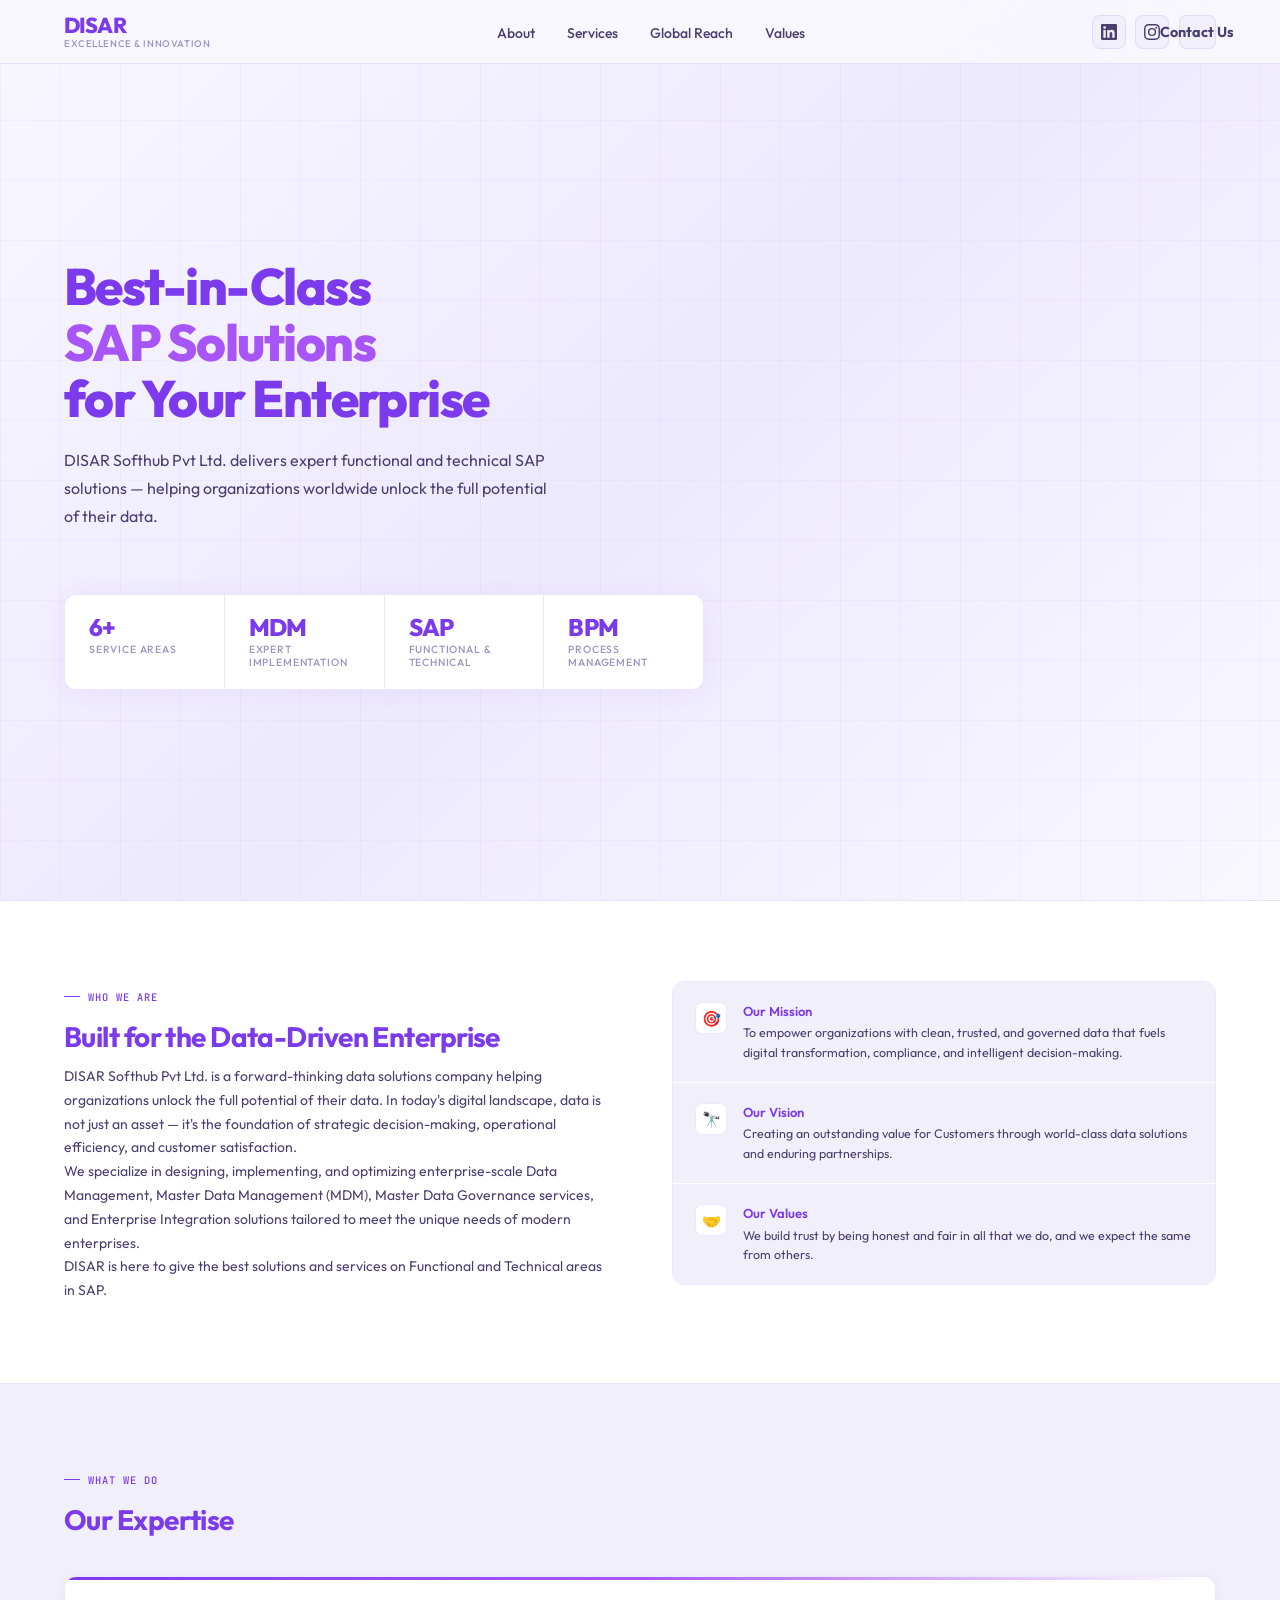
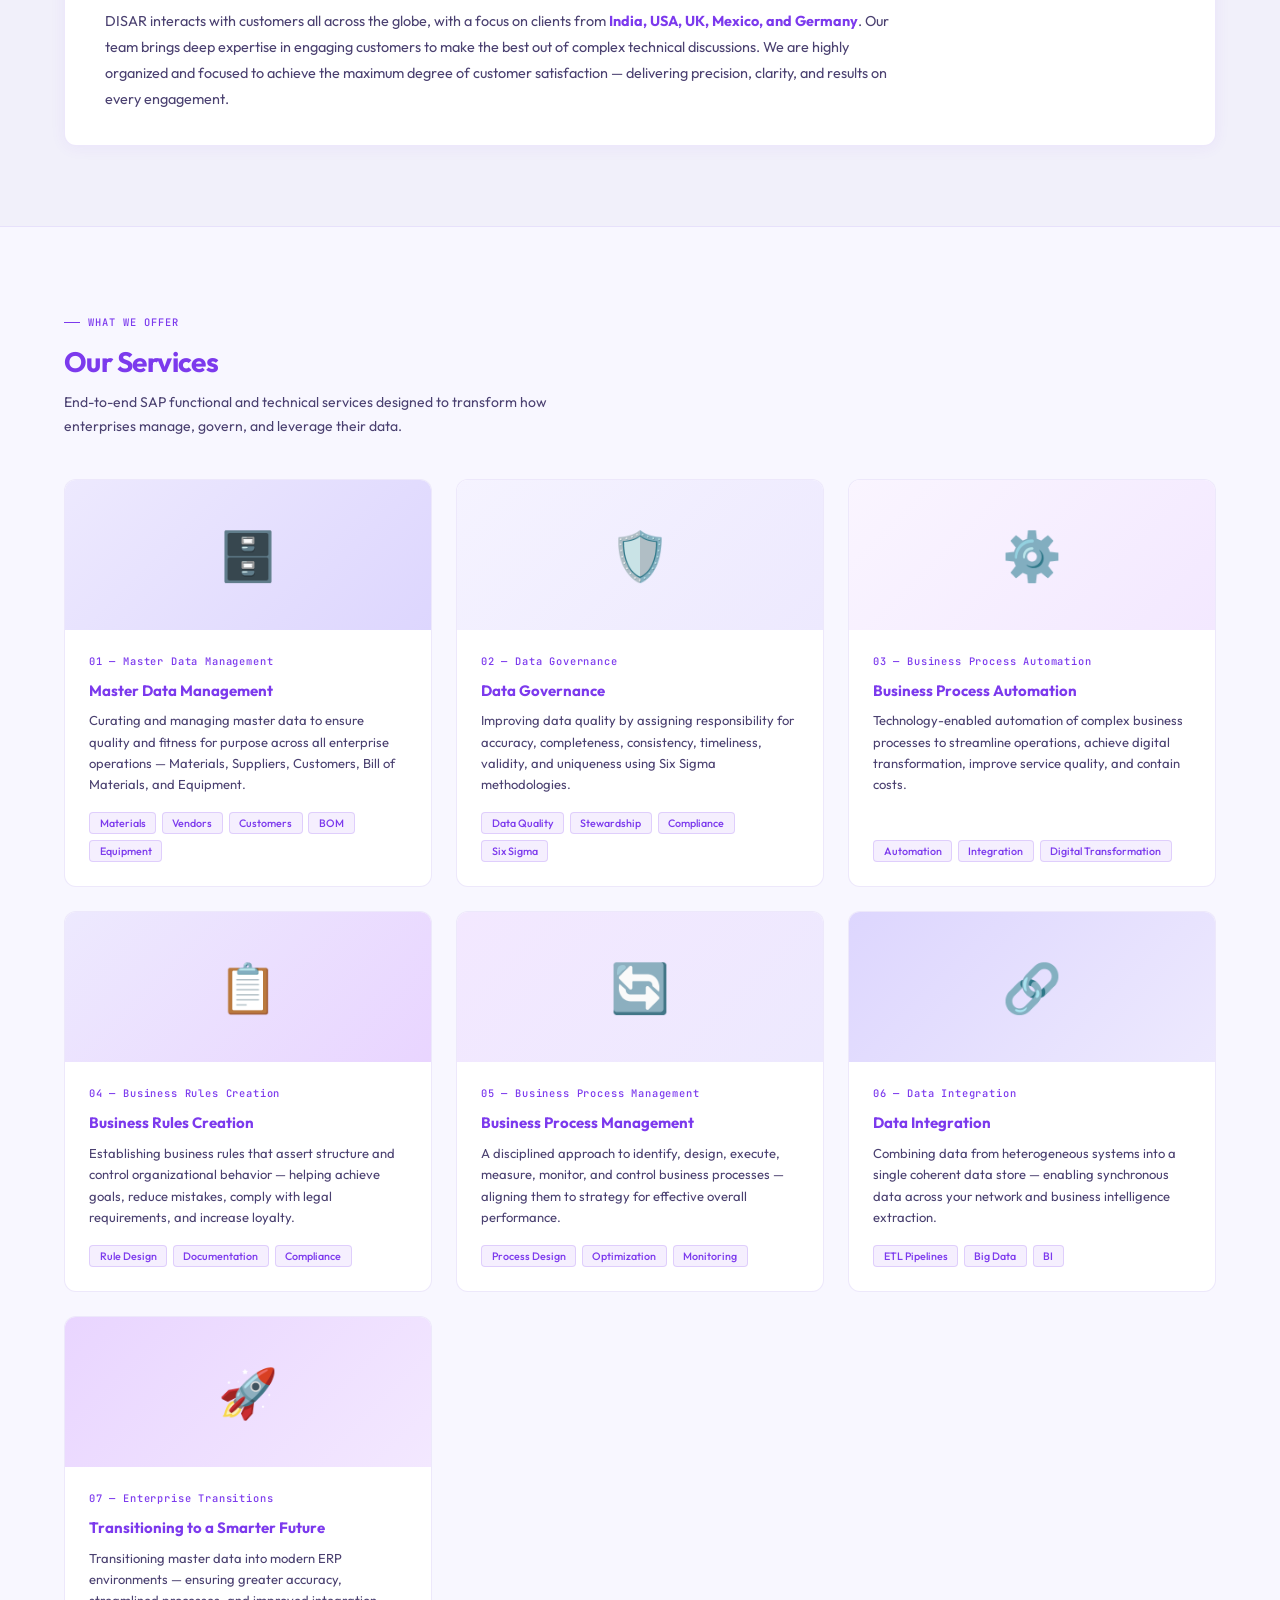
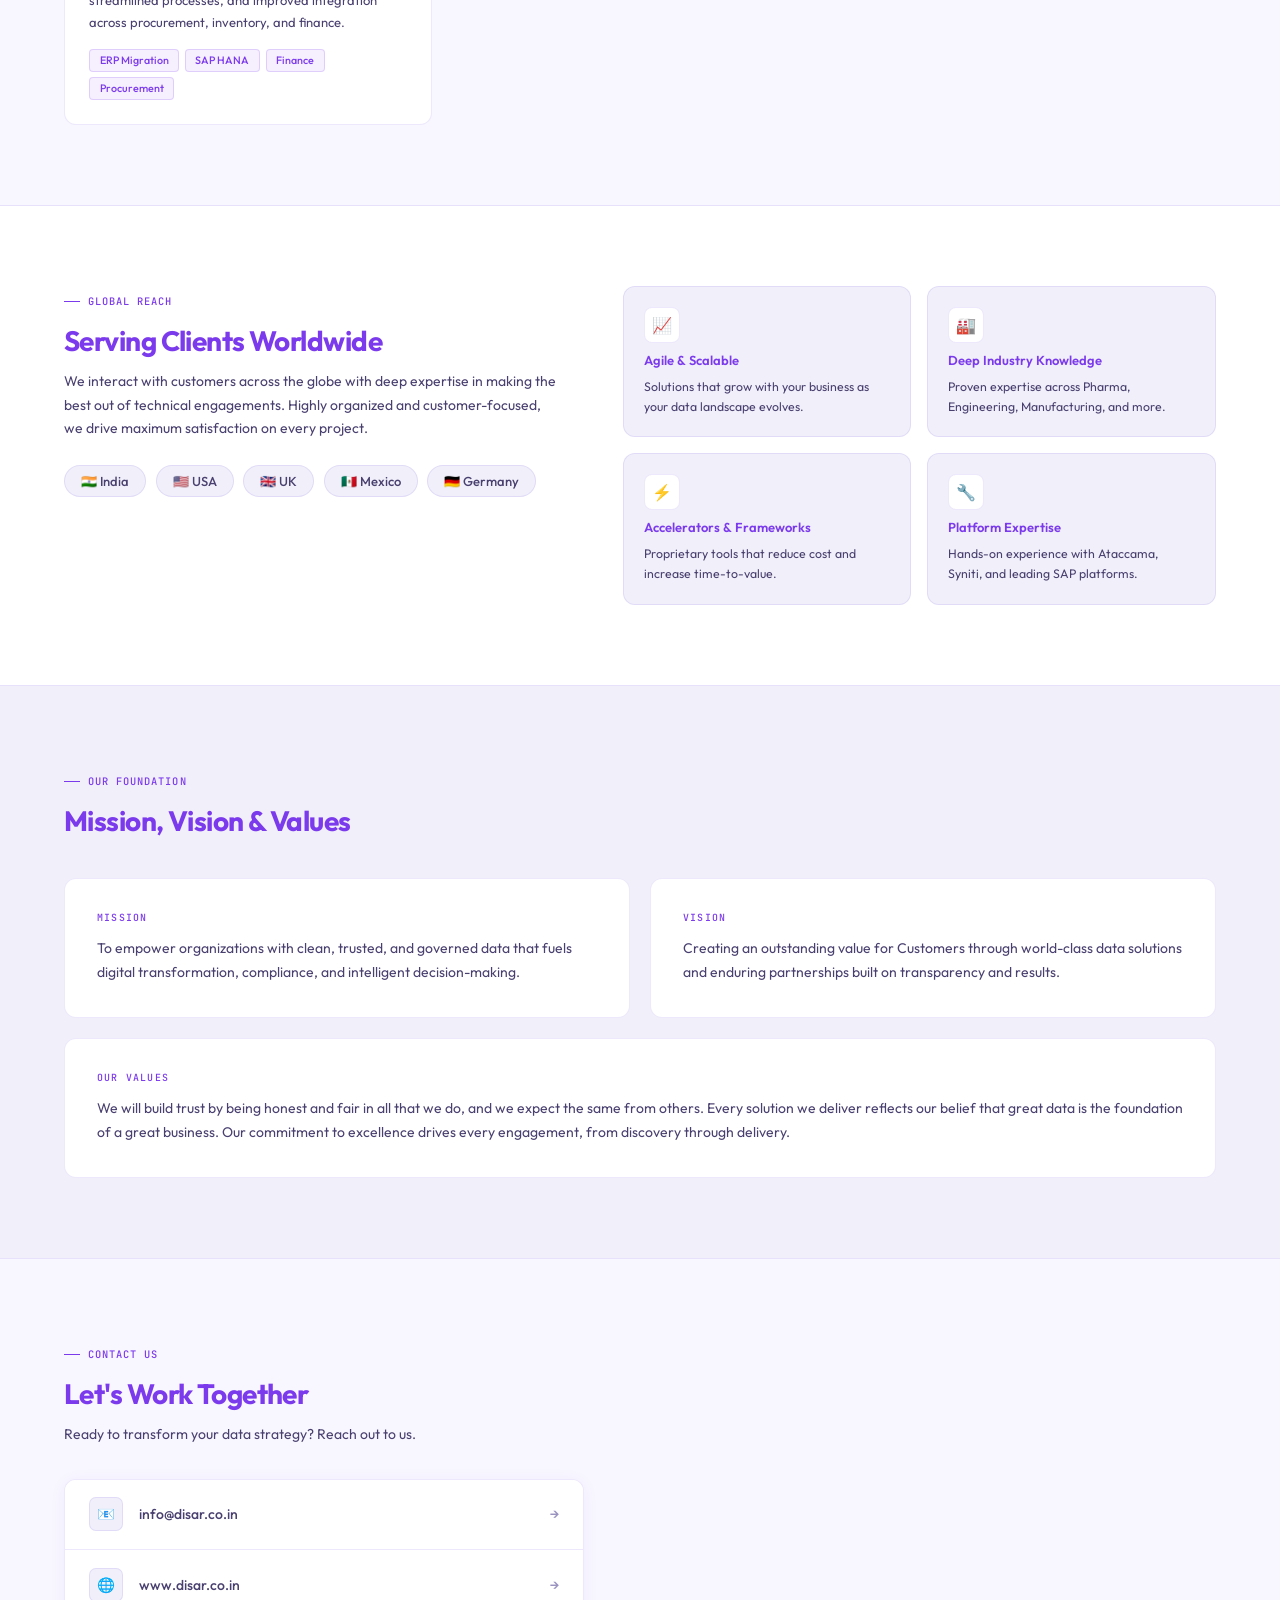
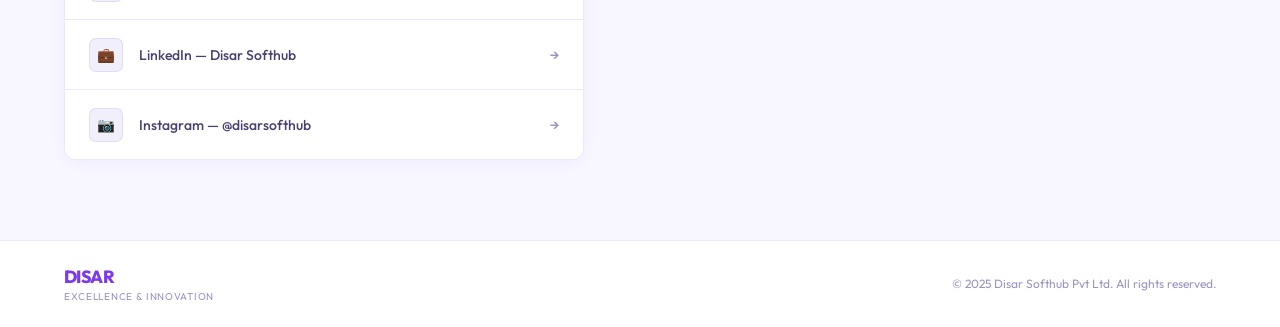
==== index.html @ 5659ba2f "Update index.html" ====
<!DOCTYPE html>
<html lang="en">
<head>
  <meta charset="UTF-8" />
  <meta name="viewport" content="width=device-width, initial-scale=1.0" />
  <title>DISAR Softhub — Excellence & Innovation</title>
  <link rel="preconnect" href="https://fonts.googleapis.com" />
  <link rel="preconnect" href="https://fonts.gstatic.com" crossorigin />
  <link href="https://fonts.googleapis.com/css2?family=Outfit:wght@300;400;500;600;700;800&family=JetBrains+Mono:wght@400;500&display=swap" rel="stylesheet" />
  <style>
    :root {
      --bg:        #f8f7ff;
      --bg2:       #f1f0fa;
      --bg3:       #e9e7f5;
      --bg4:       #dddaf0;
      --border:    rgba(120,80,220,0.13);
      --border-h:  rgba(120,80,220,0.32);
      --text:      #1a1035;
      --text-2:    #4a4070;
      --text-3:    #9b93c0;
      --accent:    #7c3aed;
      --accent-2:  #a855f7;
      --accent-lt: rgba(124,58,237,0.08);
      --nav-h:     64px;
      --radius:    12px;
      --font:      'Outfit', sans-serif;
      --mono:      'JetBrains Mono', monospace;
    }

    *, *::before, *::after { box-sizing: border-box; margin: 0; padding: 0; }
    html { scroll-behavior: smooth; font-size: 16px; }
    body {
      font-family: var(--font);
      font-weight: 400;
      background: var(--bg);
      color: var(--text);
      overflow-x: hidden;
      -webkit-font-smoothing: antialiased;
    }

    ::-webkit-scrollbar { width: 3px; }
    ::-webkit-scrollbar-track { background: var(--bg2); }
    ::-webkit-scrollbar-thumb { background: var(--accent); border-radius: 2px; }

    /* ── TYPOGRAPHY ── */
    h1 {
      font-size: clamp(1.9rem, 4vw, 3.2rem);
      font-weight: 800;
      line-height: 1.1;
      letter-spacing: -0.03em;
      color: var(--accent);
    }
    h2 {
      font-size: clamp(1.3rem, 2.5vw, 1.75rem);
      font-weight: 700;
      line-height: 1.2;
      letter-spacing: -0.02em;
      color: var(--accent);
      margin-bottom: 0.75rem;
    }
    h3 {
      font-size: 0.9375rem;
      font-weight: 600;
      line-height: 1.4;
      color: var(--accent);
    }
    p {
      font-size: 0.875rem;
      line-height: 1.7;
      color: var(--text-2);
    }

    /* ── NAV ── */
    nav {
      position: fixed;
      top: 0; left: 0; right: 0;
      z-index: 100;
      height: var(--nav-h);
      display: flex;
      align-items: center;
      justify-content: space-between;
      padding: 0 5%;
      background: rgba(248,247,255,0.95);
      backdrop-filter: blur(20px);
      border-bottom: 1px solid var(--border);
    }
    .logo-wrap {
      display: flex;
      flex-direction: column;
      line-height: 1;
      text-decoration: none;
    }
    .logo-name {
      font-family: var(--font);
      font-weight: 800;
      font-size: 1.35rem;
      letter-spacing: -0.04em;
      color: var(--accent);
    }
    .logo-tagline {
      font-size: 0.6rem;
      font-weight: 500;
      color: var(--text-3);
      letter-spacing: 0.06em;
      text-transform: uppercase;
      margin-top: 2px;
    }
    .nav-links { display: flex; gap: 2rem; list-style: none; }
    .nav-links a {
      text-decoration: none;
      color: var(--text-2);
      font-size: 0.875rem;
      font-weight: 500;
      transition: color 0.2s;
    }
    .nav-links a:hover { color: var(--accent); }

    /* nav social icons */
    .nav-social { display: flex; align-items: center; gap: 0.6rem; }
    .nav-social a {
      width: 34px; height: 34px;
      border-radius: 8px;
      border: 1px solid var(--border);
      background: var(--bg2);
      display: flex; align-items: center; justify-content: center;
      text-decoration: none;
      font-size: 0.9rem;
      color: var(--text-2);
      transition: all 0.2s;
    }
    .nav-social a:hover { background: var(--accent); color: #fff; border-color: var(--accent); }
    .nav-contact-btn {
      padding: 0.5rem 1.1rem;
      background: var(--accent);
      color: #fff;
      font-size: 0.8125rem;
      font-weight: 700;
      border-radius: 6px;
      text-decoration: none;
      transition: background 0.2s;
      white-space: nowrap;
    }
    .nav-contact-btn:hover { background: var(--accent-2); }

    /* hamburger */
    .hamburger {
      display: none;
      flex-direction: column;
      gap: 5px;
      cursor: pointer;
      padding: 4px;
      background: none;
      border: none;
    }
    .hamburger span {
      width: 22px; height: 1.5px;
      background: var(--accent);
      border-radius: 1px;
      transition: all .25s;
      display: block;
    }
    .hamburger.open span:nth-child(1) { transform: translateY(6.5px) rotate(45deg); }
    .hamburger.open span:nth-child(2) { opacity: 0; }
    .hamburger.open span:nth-child(3) { transform: translateY(-6.5px) rotate(-45deg); }

    /* mobile menu */
    .mobile-menu {
      display: none;
      position: fixed;
      top: var(--nav-h); left: 0; right: 0; bottom: 0;
      background: var(--bg);
      overflow-y: auto;
      border-top: 1px solid var(--border);
      padding: 1.5rem 5% 2rem;
      z-index: 101;
      flex-direction: column;
      gap: 0;
    }
    .mobile-menu.open { display: flex; }
    .mobile-menu a {
      text-decoration: none;
      color: var(--text-2);
      font-size: 1rem;
      font-weight: 500;
      padding: 0.875rem 0;
      border-bottom: 1px solid var(--border);
      transition: color .2s;
    }
    .mobile-menu a:last-child { border-bottom: none; }
    .mobile-menu a:hover { color: var(--accent); }

    /* ── SECTIONS ── */
    section { padding: 5rem 5%; }
    hr.divider { border: none; height: 1px; background: var(--border); margin: 0; }

    /* ── LABEL ── */
    .label {
      display: inline-flex;
      align-items: center;
      gap: 0.5rem;
      font-family: var(--mono);
      font-size: 0.65rem;
      font-weight: 500;
      letter-spacing: 0.1em;
      text-transform: uppercase;
      color: var(--accent);
      margin-bottom: 1rem;
    }
    .label::before {
      content: '';
      width: 16px; height: 1px;
      background: var(--accent);
      display: block; flex-shrink: 0;
    }

    /* ── SECTION HEADER ── */
    .section-header { margin-bottom: 2.5rem; }
    .section-header .lead {
      font-size: 0.875rem;
      color: var(--text-2);
      max-width: 520px;
      line-height: 1.7;
      margin-top: 0.5rem;
    }

    /* ── HERO ── */
    #hero {
      min-height: 100vh;
      display: flex;
      flex-direction: column;
      justify-content: center;
      position: relative;
      overflow: hidden;
      padding-top: calc(var(--nav-h) + 3rem);
      padding-bottom: 4rem;
      background: linear-gradient(135deg, #f8f7ff 0%, #ede9fe 50%, #f8f7ff 100%);
    }
    .hero-grid {
      position: absolute; inset: 0;
      background-image:
        linear-gradient(rgba(124,58,237,0.04) 1px, transparent 1px),
        linear-gradient(90deg, rgba(124,58,237,0.04) 1px, transparent 1px);
      background-size: 60px 60px;
      pointer-events: none;
    }
    .hero-content { position: relative; z-index: 2; max-width: 800px; }
    h1 em { font-style: normal; color: var(--accent-2); }
    .hero-sub {
      font-size: 1rem;
      color: var(--text-2);
      max-width: 500px;
      line-height: 1.75;
      margin: 1.25rem 0 0;
    }

    /* stats strip */
    .stats-strip {
      display: flex;
      flex-wrap: wrap;
      margin-top: 4rem;
      position: relative; z-index: 2;
      border: 1px solid var(--border);
      border-radius: var(--radius);
      overflow: hidden;
      max-width: 640px;
      background: #fff;
      box-shadow: 0 2px 24px rgba(124,58,237,0.07);
    }
    .stat-item {
      flex: 1; min-width: 130px;
      padding: 1.25rem 1.5rem;
      border-right: 1px solid var(--border);
    }
    .stat-item:last-child { border-right: none; }
    .stat-val {
      font-size: 1.5rem;
      font-weight: 800;
      color: var(--accent);
      letter-spacing: -0.03em;
      line-height: 1;
      margin-bottom: 0.25rem;
    }
    .stat-lbl {
      font-size: 0.65rem;
      font-weight: 500;
      color: var(--text-3);
      text-transform: uppercase;
      letter-spacing: 0.08em;
    }

    /* ── ABOUT ── */
    #about { background: #fff; }
    .about-inner {
      display: grid;
      grid-template-columns: 1fr 1fr;
      gap: 4rem;
      align-items: start;
    }
    .value-stack {
      display: flex; flex-direction: column; gap: 1px;
      border: 1px solid var(--border);
      border-radius: var(--radius); overflow: hidden;
    }
    .value-row {
      padding: 1.25rem 1.4rem;
      background: var(--bg2);
      display: flex; align-items: flex-start; gap: 1rem;
      transition: background 0.2s;
    }
    .value-row:hover { background: var(--bg3); }
    .value-icon {
      width: 32px; height: 32px;
      border-radius: 7px;
      background: #fff;
      border: 1px solid var(--border);
      display: flex; align-items: center; justify-content: center;
      font-size: 0.95rem; flex-shrink: 0;
    }
    .value-row h3 { font-size: 0.8125rem; margin-bottom: 0.2rem; }
    .value-row p { font-size: 0.78rem; line-height: 1.55; }

    /* ── OVERVIEW ── */
    #overview { background: var(--bg2); }
    .overview-box {
      border: 1px solid var(--border);
      border-radius: var(--radius);
      padding: 2rem 2.5rem;
      background: #fff;
      position: relative; overflow: hidden;
      box-shadow: 0 2px 16px rgba(124,58,237,0.06);
    }
    .overview-box::before {
      content: '';
      position: absolute; top: 0; left: 0; right: 0; height: 3px;
      background: linear-gradient(90deg, var(--accent), var(--accent-2), transparent);
    }
    .overview-box p { font-size: 0.9rem; line-height: 1.8; max-width: 800px; }

    /* ── SERVICES ── */
    #services { background: var(--bg); }
    .services-grid {
      display: grid;
      grid-template-columns: repeat(auto-fill, minmax(300px, 1fr));
      gap: 1.5rem;
    }
    .service-card {
      background: #fff;
      border: 1px solid var(--border);
      border-radius: var(--radius);
      overflow: hidden;
      transition: box-shadow 0.2s, border-color 0.2s;
      display: flex; flex-direction: column;
    }
    .service-card:hover {
      box-shadow: 0 4px 24px rgba(124,58,237,0.12);
      border-color: var(--border-h);
    }
    .service-img {
      width: 100%; height: 150px;
      object-fit: cover;
      display: block;
      background: var(--bg3);
    }
    .service-img-placeholder {
      width: 100%; height: 150px;
      display: flex; align-items: center; justify-content: center;
      font-size: 3rem;
      flex-shrink: 0;
    }
    .service-body { padding: 1.5rem; flex: 1; display: flex; flex-direction: column; }
    .service-num {
      font-family: var(--mono);
      font-size: 0.65rem;
      color: var(--accent);
      font-weight: 500;
      letter-spacing: 0.08em;
      margin-bottom: 0.75rem;
      display: block;
    }
    .service-body h3 { font-size: 0.9375rem; font-weight: 700; margin-bottom: 0.6rem; }
    .service-body p { font-size: 0.8125rem; line-height: 1.65; flex: 1; }
    .service-tags {
      display: flex; flex-wrap: wrap; gap: 0.35rem; margin-top: 1rem;
    }
    .tag {
      font-size: 0.67rem; font-weight: 500;
      padding: 0.2rem 0.6rem; border-radius: 4px;
      background: var(--accent-lt);
      color: var(--accent);
      border: 1px solid rgba(124,58,237,0.18);
    }

    /* ── GLOBAL REACH ── */
    #reach { background: #fff; }
    .reach-inner {
      display: grid;
      grid-template-columns: 1fr 1.2fr;
      gap: 4rem; align-items: start;
    }
    .regions { display: flex; flex-wrap: wrap; gap: 0.6rem; margin-top: 1.5rem; }
    .region-chip {
      padding: 0.45rem 1rem;
      border-radius: 50px;
      border: 1px solid var(--border);
      background: var(--bg2);
      font-size: 0.8125rem; font-weight: 500;
      color: var(--text-2); transition: all 0.2s;
    }
    .region-chip:hover { border-color: var(--accent); color: var(--accent); background: var(--accent-lt); }
    .why-grid {
      display: grid;
      grid-template-columns: 1fr 1fr;
      gap: 1rem;
    }
    .why-card {
      background: var(--bg2);
      border: 1px solid var(--border);
      border-radius: var(--radius);
      padding: 1.25rem;
      display: flex; flex-direction: column; gap: 0.5rem;
      transition: background 0.2s;
    }
    .why-card:hover { background: var(--bg3); }
    .why-icon-wrap {
      width: 36px; height: 36px; border-radius: 8px;
      background: #fff; border: 1px solid var(--border);
      display: flex; align-items: center; justify-content: center; font-size: 1rem;
    }
    .why-card h3 { font-size: 0.8125rem; }
    .why-card p { font-size: 0.77rem; line-height: 1.6; }

    /* ── VALUES ── */
    #values { background: var(--bg2); }
    .vm-grid {
      display: grid;
      grid-template-columns: 1fr 1fr;
      gap: 1.25rem;
    }
    .vm-card {
      padding: 2rem;
      border-radius: var(--radius);
      border: 1px solid var(--border);
      background: #fff;
      transition: border-color 0.2s, box-shadow 0.2s;
    }
    .vm-card:hover { border-color: var(--border-h); box-shadow: 0 2px 16px rgba(124,58,237,0.08); }
    .vm-card.span2 { grid-column: 1 / -1; }
    .vm-tag {
      font-family: var(--mono); font-size: 0.62rem; font-weight: 500;
      letter-spacing: 0.12em; text-transform: uppercase;
      color: var(--accent); margin-bottom: 0.75rem; display: block;
    }
    .vm-card p { font-size: 0.875rem; line-height: 1.75; }

    /* ── CONTACT ── */
    #contact { background: var(--bg); }
    .contact-inner { max-width: 520px; }
    .contact-card {
      margin-top: 2rem;
      border: 1px solid var(--border);
      border-radius: var(--radius);
      overflow: hidden;
      background: #fff;
      box-shadow: 0 2px 16px rgba(124,58,237,0.06);
    }
    .contact-link {
      display: flex; align-items: center; gap: 1rem;
      padding: 1.1rem 1.5rem;
      background: #fff;
      border-bottom: 1px solid var(--border);
      text-decoration: none;
      color: var(--text-2); font-size: 0.875rem; font-weight: 500;
      transition: all 0.2s;
    }
    .contact-link:last-child { border-bottom: none; }
    .contact-link:hover { background: var(--accent-lt); color: var(--accent); }
    .contact-link-icon {
      width: 34px; height: 34px; border-radius: 7px;
      background: var(--bg2); border: 1px solid var(--border);
      display: flex; align-items: center; justify-content: center;
      font-size: 0.9rem; flex-shrink: 0;
    }
    .contact-link-arrow { margin-left: auto; color: var(--text-3); transition: transform 0.2s, color 0.2s; }
    .contact-link:hover .contact-link-arrow { transform: translateX(3px); color: var(--accent); }

    /* ── FOOTER ── */
    footer {
      padding: 1.5rem 5%;
      border-top: 1px solid var(--border);
      display: flex;
      align-items: center;
      justify-content: space-between;
      flex-wrap: wrap;
      gap: 0.75rem;
      background: #fff;
    }
    .footer-left { display: flex; flex-direction: column; gap: 2px; }
    .footer-logo-name { font-weight: 800; font-size: 1.1rem; color: var(--accent); letter-spacing: -0.03em; }
    .footer-tagline { font-size: 0.62rem; color: var(--text-3); text-transform: uppercase; letter-spacing: 0.07em; }
    footer p { font-size: 0.75rem; color: var(--text-3); }

    /* ── SCROLL BUTTONS ── */
    .scroll-nav {
      position: fixed;
      bottom: 2rem; right: 2rem;
      display: flex; flex-direction: column; gap: 6px;
      z-index: 90;
      opacity: 0; transform: translateY(12px);
      pointer-events: none;
      transition: opacity 0.3s, transform 0.3s;
    }
    .scroll-nav.visible { opacity: 1; transform: none; pointer-events: all; }
    .scroll-nav button {
      width: 40px; height: 40px;
      border-radius: 8px;
      background: var(--accent);
      color: #fff;
      border: none; cursor: pointer;
      display: flex; align-items: center; justify-content: center;
      font-size: 1rem;
      box-shadow: 0 4px 20px rgba(124,58,237,0.3);
      transition: background 0.2s, transform 0.2s;
    }
    .scroll-nav button:hover { background: var(--accent-2); transform: translateY(-2px); }

    /* ── REVEAL ── */
    .reveal { opacity: 0; transform: translateY(18px); transition: opacity 0.55s ease, transform 0.55s ease; }
    .reveal.visible { opacity: 1; transform: none; }

    /* ── RESPONSIVE ── */
    @media (max-width: 768px) {
      .nav-links, .nav-contact-btn, .nav-social { display: none; }
      .hamburger { display: flex; }
      .about-inner, .reach-inner { grid-template-columns: 1fr; gap: 2rem; }
      .vm-grid { grid-template-columns: 1fr; }
      .vm-card.span2 { grid-column: auto; }
      section { padding: 4rem 5%; }
      .stats-strip { max-width: 100%; }
      footer { flex-direction: column; }
      .scroll-nav { bottom: 1.25rem; right: 1.25rem; }
    }
    @media (max-width: 480px) {
      nav, section { padding-left: 4%; padding-right: 4%; }
      .why-grid { grid-template-columns: 1fr; }
    }
  </style>
</head>
<body>

<!-- NAV -->
<nav>
  <a href="#hero" class="logo-wrap">
    <span class="logo-name">DISAR</span>
    <span class="logo-tagline">Excellence &amp; Innovation</span>
  </a>
  <ul class="nav-links">
    <li><a href="#about">About</a></li>
    <li><a href="#services">Services</a></li>
    <li><a href="#reach">Global Reach</a></li>
    <li><a href="#values">Values</a></li>
  </ul>
  <div class="nav-social">
    <a href="https://www.linkedin.com/in/disar-softhub-05b449414" target="_blank" title="LinkedIn">
      <svg width="16" height="16" viewBox="0 0 24 24" fill="currentColor"><path d="M20.447 20.452h-3.554v-5.569c0-1.328-.027-3.037-1.852-3.037-1.853 0-2.136 1.445-2.136 2.939v5.667H9.351V9h3.414v1.561h.046c.477-.9 1.637-1.85 3.37-1.85 3.601 0 4.267 2.37 4.267 5.455v6.286zM5.337 7.433a2.062 2.062 0 01-2.063-2.065 2.064 2.064 0 112.063 2.065zm1.782 13.019H3.555V9h3.564v11.452zM22.225 0H1.771C.792 0 0 .774 0 1.729v20.542C0 23.227.792 24 1.771 24h20.451C23.2 24 24 23.227 24 22.271V1.729C24 .774 23.2 0 22.222 0h.003z"/></svg>
    </a>
    <a href="https://www.instagram.com/disarsofthub/" target="_blank" title="Instagram">
      <svg width="16" height="16" viewBox="0 0 24 24" fill="currentColor"><path d="M12 2.163c3.204 0 3.584.012 4.85.07 3.252.148 4.771 1.691 4.919 4.919.058 1.265.069 1.645.069 4.849 0 3.205-.012 3.584-.069 4.849-.149 3.225-1.664 4.771-4.919 4.919-1.266.058-1.644.07-4.85.07-3.204 0-3.584-.012-4.849-.07-3.26-.149-4.771-1.699-4.919-4.92-.058-1.265-.07-1.644-.07-4.849 0-3.204.013-3.583.07-4.849.149-3.227 1.664-4.771 4.919-4.919 1.266-.057 1.645-.069 4.849-.069zM12 0C8.741 0 8.333.014 7.053.072 2.695.272.273 2.69.073 7.052.014 8.333 0 8.741 0 12c0 3.259.014 3.668.072 4.948.2 4.358 2.618 6.78 6.98 6.98C8.333 23.986 8.741 24 12 24c3.259 0 3.668-.014 4.948-.072 4.354-.2 6.782-2.618 6.979-6.98.059-1.28.073-1.689.073-4.948 0-3.259-.014-3.667-.072-4.947-.196-4.354-2.617-6.78-6.979-6.98C15.668.014 15.259 0 12 0zm0 5.838a6.162 6.162 0 100 12.324 6.162 6.162 0 000-12.324zM12 16a4 4 0 110-8 4 4 0 010 8zm6.406-11.845a1.44 1.44 0 100 2.881 1.44 1.44 0 000-2.881z"/></svg>
    </a>
    <a href="#contact" class="nav-contact-btn">Contact Us</a>
  </div>
  <button class="hamburger" id="hamburger" aria-label="Menu">
    <span></span><span></span><span></span>
  </button>
</nav>

<div class="mobile-menu" id="mobileMenu">
  <a href="#about"    onclick="closeMenu()">About</a>
  <a href="#services" onclick="closeMenu()">Services</a>
  <a href="#reach"    onclick="closeMenu()">Global Reach</a>
  <a href="#values"   onclick="closeMenu()">Values</a>
  <a href="#contact"  onclick="closeMenu()">Contact Us</a>
  <a href="https://www.linkedin.com/in/disar-softhub-05b449414" target="_blank">LinkedIn</a>
  <a href="https://www.instagram.com/disarsofthub/" target="_blank">Instagram</a>
</div>

<!-- HERO -->
<section id="hero">
  <div class="hero-grid"></div>
  <div class="hero-content">
    <h1>Best-in-Class<br><em>SAP Solutions</em><br>for Your Enterprise</h1>
    <p class="hero-sub">DISAR Softhub Pvt Ltd. delivers expert functional and technical SAP solutions — helping organizations worldwide unlock the full potential of their data.</p>
  </div>
  <div class="stats-strip reveal">
    <div class="stat-item"><div class="stat-val">6+</div><div class="stat-lbl">Service Areas</div></div>
    <div class="stat-item"><div class="stat-val">MDM</div><div class="stat-lbl">Expert Implementation</div></div>
    <div class="stat-item"><div class="stat-val">SAP</div><div class="stat-lbl">Functional & Technical</div></div>
    <div class="stat-item"><div class="stat-val">BPM</div><div class="stat-lbl">Process Management</div></div>
  </div>
</section>

<hr class="divider">

<!-- ABOUT -->
<section id="about">
  <div class="about-inner">
    <div class="about-text reveal">
      <div class="label">Who We Are</div>
      <h2>Built for the Data-Driven Enterprise</h2>
      <p>DISAR Softhub Pvt Ltd. is a forward-thinking data solutions company helping organizations unlock the full potential of their data. In today's digital landscape, data is not just an asset — it's the foundation of strategic decision-making, operational efficiency, and customer satisfaction.</p>
      <p>We specialize in designing, implementing, and optimizing enterprise-scale Data Management, Master Data Management (MDM), Master Data Governance services, and Enterprise Integration solutions tailored to meet the unique needs of modern enterprises.</p>
      <p>DISAR is here to give the best solutions and services on Functional and Technical areas in SAP.</p>
    </div>
    <div class="value-stack reveal">
      <div class="value-row">
        <div class="value-icon">🎯</div>
        <div><h3>Our Mission</h3><p>To empower organizations with clean, trusted, and governed data that fuels digital transformation, compliance, and intelligent decision-making.</p></div>
      </div>
      <div class="value-row">
        <div class="value-icon">🔭</div>
        <div><h3>Our Vision</h3><p>Creating an outstanding value for Customers through world-class data solutions and enduring partnerships.</p></div>
      </div>
      <div class="value-row">
        <div class="value-icon">🤝</div>
        <div><h3>Our Values</h3><p>We build trust by being honest and fair in all that we do, and we expect the same from others.</p></div>
      </div>
    </div>
  </div>
</section>

<hr class="divider">

<!-- OVERVIEW -->
<section id="overview">
  <div class="section-header reveal">
    <div class="label">What We Do</div>
    <h2>Our Expertise</h2>
  </div>
  <div class="overview-box reveal">
    <p>DISAR interacts with customers all across the globe, with a focus on clients from <strong style="color:var(--accent)">India, USA, UK, Mexico, and Germany</strong>. Our team brings deep expertise in engaging customers to make the best out of complex technical discussions. We are highly organized and focused to achieve the maximum degree of customer satisfaction — delivering precision, clarity, and results on every engagement.</p>
  </div>
</section>

<hr class="divider">

<!-- SERVICES -->
<section id="services">
  <div class="section-header reveal">
    <div class="label">What We Offer</div>
    <h2>Our Services</h2>
    <p class="lead">End-to-end SAP functional and technical services designed to transform how enterprises manage, govern, and leverage their data.</p>
  </div>
  <div class="services-grid reveal">

    <div class="service-card">
      <div class="service-img-placeholder" style="background:linear-gradient(135deg,#ede9fe,#ddd6fe);">🗄️</div>
      <div class="service-body">
        <span class="service-num">01 — Master Data Management</span>
        <h3>Master Data Management</h3>
        <p>Curating and managing master data to ensure quality and fitness for purpose across all enterprise operations — Materials, Suppliers, Customers, Bill of Materials, and Equipment.</p>
        <div class="service-tags">
          <span class="tag">Materials</span><span class="tag">Vendors</span><span class="tag">Customers</span><span class="tag">BOM</span><span class="tag">Equipment</span>
        </div>
      </div>
    </div>

    <div class="service-card">
      <div class="service-img-placeholder" style="background:linear-gradient(135deg,#f5f3ff,#ede9fe);">🛡️</div>
      <div class="service-body">
        <span class="service-num">02 — Data Governance</span>
        <h3>Data Governance</h3>
        <p>Improving data quality by assigning responsibility for accuracy, completeness, consistency, timeliness, validity, and uniqueness using Six Sigma methodologies.</p>
        <div class="service-tags">
          <span class="tag">Data Quality</span><span class="tag">Stewardship</span><span class="tag">Compliance</span><span class="tag">Six Sigma</span>
        </div>
      </div>
    </div>

    <div class="service-card">
      <div class="service-img-placeholder" style="background:linear-gradient(135deg,#faf5ff,#f3e8ff);">⚙️</div>
      <div class="service-body">
        <span class="service-num">03 — Business Process Automation</span>
        <h3>Business Process Automation</h3>
        <p>Technology-enabled automation of complex business processes to streamline operations, achieve digital transformation, improve service quality, and contain costs.</p>
        <div class="service-tags">
          <span class="tag">Automation</span><span class="tag">Integration</span><span class="tag">Digital Transformation</span>
        </div>
      </div>
    </div>

    <div class="service-card">
      <div class="service-img-placeholder" style="background:linear-gradient(135deg,#ede9fe,#e9d5ff);">📋</div>
      <div class="service-body">
        <span class="service-num">04 — Business Rules Creation</span>
        <h3>Business Rules Creation</h3>
        <p>Establishing business rules that assert structure and control organizational behavior — helping achieve goals, reduce mistakes, comply with legal requirements, and increase loyalty.</p>
        <div class="service-tags">
          <span class="tag">Rule Design</span><span class="tag">Documentation</span><span class="tag">Compliance</span>
        </div>
      </div>
    </div>

    <div class="service-card">
      <div class="service-img-placeholder" style="background:linear-gradient(135deg,#f3e8ff,#ede9fe);">🔄</div>
      <div class="service-body">
        <span class="service-num">05 — Business Process Management</span>
        <h3>Business Process Management</h3>
        <p>A disciplined approach to identify, design, execute, measure, monitor, and control business processes — aligning them to strategy for effective overall performance.</p>
        <div class="service-tags">
          <span class="tag">Process Design</span><span class="tag">Optimization</span><span class="tag">Monitoring</span>
        </div>
      </div>
    </div>

    <div class="service-card">
      <div class="service-img-placeholder" style="background:linear-gradient(135deg,#ddd6fe,#ede9fe);">🔗</div>
      <div class="service-body">
        <span class="service-num">06 — Data Integration</span>
        <h3>Data Integration</h3>
        <p>Combining data from heterogeneous systems into a single coherent data store — enabling synchronous data across your network and business intelligence extraction.</p>
        <div class="service-tags">
          <span class="tag">ETL Pipelines</span><span class="tag">Big Data</span><span class="tag">BI</span>
        </div>
      </div>
    </div>

    <div class="service-card">
      <div class="service-img-placeholder" style="background:linear-gradient(135deg,#e9d5ff,#f3e8ff);">🚀</div>
      <div class="service-body">
        <span class="service-num">07 — Enterprise Transitions</span>
        <h3>Transitioning to a Smarter Future</h3>
        <p>Transitioning master data into modern ERP environments — ensuring greater accuracy, streamlined processes, and improved integration across procurement, inventory, and finance.</p>
        <div class="service-tags">
          <span class="tag">ERP Migration</span><span class="tag">SAP HANA</span><span class="tag">Finance</span><span class="tag">Procurement</span>
        </div>
      </div>
    </div>

  </div>
</section>

<hr class="divider">

<!-- GLOBAL REACH -->
<section id="reach">
  <div class="reach-inner">
    <div class="reveal">
      <div class="label">Global Reach</div>
      <h2>Serving Clients Worldwide</h2>
      <p>We interact with customers across the globe with deep expertise in making the best out of technical engagements. Highly organized and customer-focused, we drive maximum satisfaction on every project.</p>
      <div class="regions">
        <span class="region-chip">🇮🇳 India</span>
        <span class="region-chip">🇺🇸 USA</span>
        <span class="region-chip">🇬🇧 UK</span>
        <span class="region-chip">🇲🇽 Mexico</span>
        <span class="region-chip">🇩🇪 Germany</span>
      </div>
    </div>
    <div class="why-grid reveal">
      <div class="why-card"><div class="why-icon-wrap">📈</div><h3>Agile & Scalable</h3><p>Solutions that grow with your business as your data landscape evolves.</p></div>
      <div class="why-card"><div class="why-icon-wrap">🏭</div><h3>Deep Industry Knowledge</h3><p>Proven expertise across Pharma, Engineering, Manufacturing, and more.</p></div>
      <div class="why-card"><div class="why-icon-wrap">⚡</div><h3>Accelerators & Frameworks</h3><p>Proprietary tools that reduce cost and increase time-to-value.</p></div>
      <div class="why-card"><div class="why-icon-wrap">🔧</div><h3>Platform Expertise</h3><p>Hands-on experience with Ataccama, Syniti, and leading SAP platforms.</p></div>
    </div>
  </div>
</section>

<hr class="divider">

<!-- VALUES -->
<section id="values">
  <div class="section-header reveal">
    <div class="label">Our Foundation</div>
    <h2>Mission, Vision &amp; Values</h2>
  </div>
  <div class="vm-grid reveal">
    <div class="vm-card">
      <span class="vm-tag">Mission</span>
      <p>To empower organizations with clean, trusted, and governed data that fuels digital transformation, compliance, and intelligent decision-making.</p>
    </div>
    <div class="vm-card">
      <span class="vm-tag">Vision</span>
      <p>Creating an outstanding value for Customers through world-class data solutions and enduring partnerships built on transparency and results.</p>
    </div>
    <div class="vm-card span2">
      <span class="vm-tag">Our Values</span>
      <p>We will build trust by being honest and fair in all that we do, and we expect the same from others. Every solution we deliver reflects our belief that great data is the foundation of a great business. Our commitment to excellence drives every engagement, from discovery through delivery.</p>
    </div>
  </div>
</section>

<hr class="divider">

<!-- CONTACT US -->
<section id="contact">
  <div class="contact-inner">
    <div class="reveal">
      <div class="label">Contact Us</div>
      <h2>Let's Work Together</h2>
      <p>Ready to transform your data strategy? Reach out to us.</p>
    </div>
    <div class="contact-card reveal">
      <a href="mailto:info@disar.co.in" class="contact-link">
        <span class="contact-link-icon">📧</span>
        <span>info@disar.co.in</span>
        <span class="contact-link-arrow">→</span>
      </a>
      <a href="https://www.disar.co.in" target="_blank" class="contact-link">
        <span class="contact-link-icon">🌐</span>
        <span>www.disar.co.in</span>
        <span class="contact-link-arrow">→</span>
      </a>
      <a href="https://www.linkedin.com/in/disar-softhub-05b449414" target="_blank" class="contact-link">
        <span class="contact-link-icon">💼</span>
        <span>LinkedIn — Disar Softhub</span>
        <span class="contact-link-arrow">→</span>
      </a>
      <a href="https://www.instagram.com/disarsofthub/" target="_blank" class="contact-link">
        <span class="contact-link-icon">📷</span>
        <span>Instagram — @disarsofthub</span>
        <span class="contact-link-arrow">→</span>
      </a>
    </div>
  </div>
</section>

<!-- FOOTER -->
<footer>
  <div class="footer-left">
    <span class="footer-logo-name">DISAR</span>
    <span class="footer-tagline">Excellence &amp; Innovation</span>
  </div>
  <p>© 2025 Disar Softhub Pvt Ltd. All rights reserved.</p>
</footer>

<!-- SCROLL BUTTONS -->
<div class="scroll-nav" id="scrollNav">
  <button onclick="window.scrollTo({top:0,behavior:'smooth'})" title="Scroll to top">↑</button>
  <button onclick="window.scrollTo({top:document.body.scrollHeight,behavior:'smooth'})" title="Scroll to bottom">↓</button>
</div>

<script>
  /* Hamburger */
  const hamburger  = document.getElementById('hamburger');
  const mobileMenu = document.getElementById('mobileMenu');
  hamburger.addEventListener('click', () => {
    const open = mobileMenu.classList.toggle('open');
    hamburger.classList.toggle('open', open);
  });
  function closeMenu() {
    mobileMenu.classList.remove('open');
    hamburger.classList.remove('open');
  }

  /* Scroll Reveal */
  const io = new IntersectionObserver((entries) => {
    entries.forEach(e => { if (e.isIntersecting) { e.target.classList.add('visible'); io.unobserve(e.target); } });
  }, { threshold: 0.08 });
  document.querySelectorAll('.reveal').forEach(el => io.observe(el));

  /* Scroll Buttons visibility */
  const scrollNav = document.getElementById('scrollNav');
  window.addEventListener('scroll', () => {
    scrollNav.classList.toggle('visible', window.scrollY > 300);
  }, { passive: true });
</script>
</body>
</html>
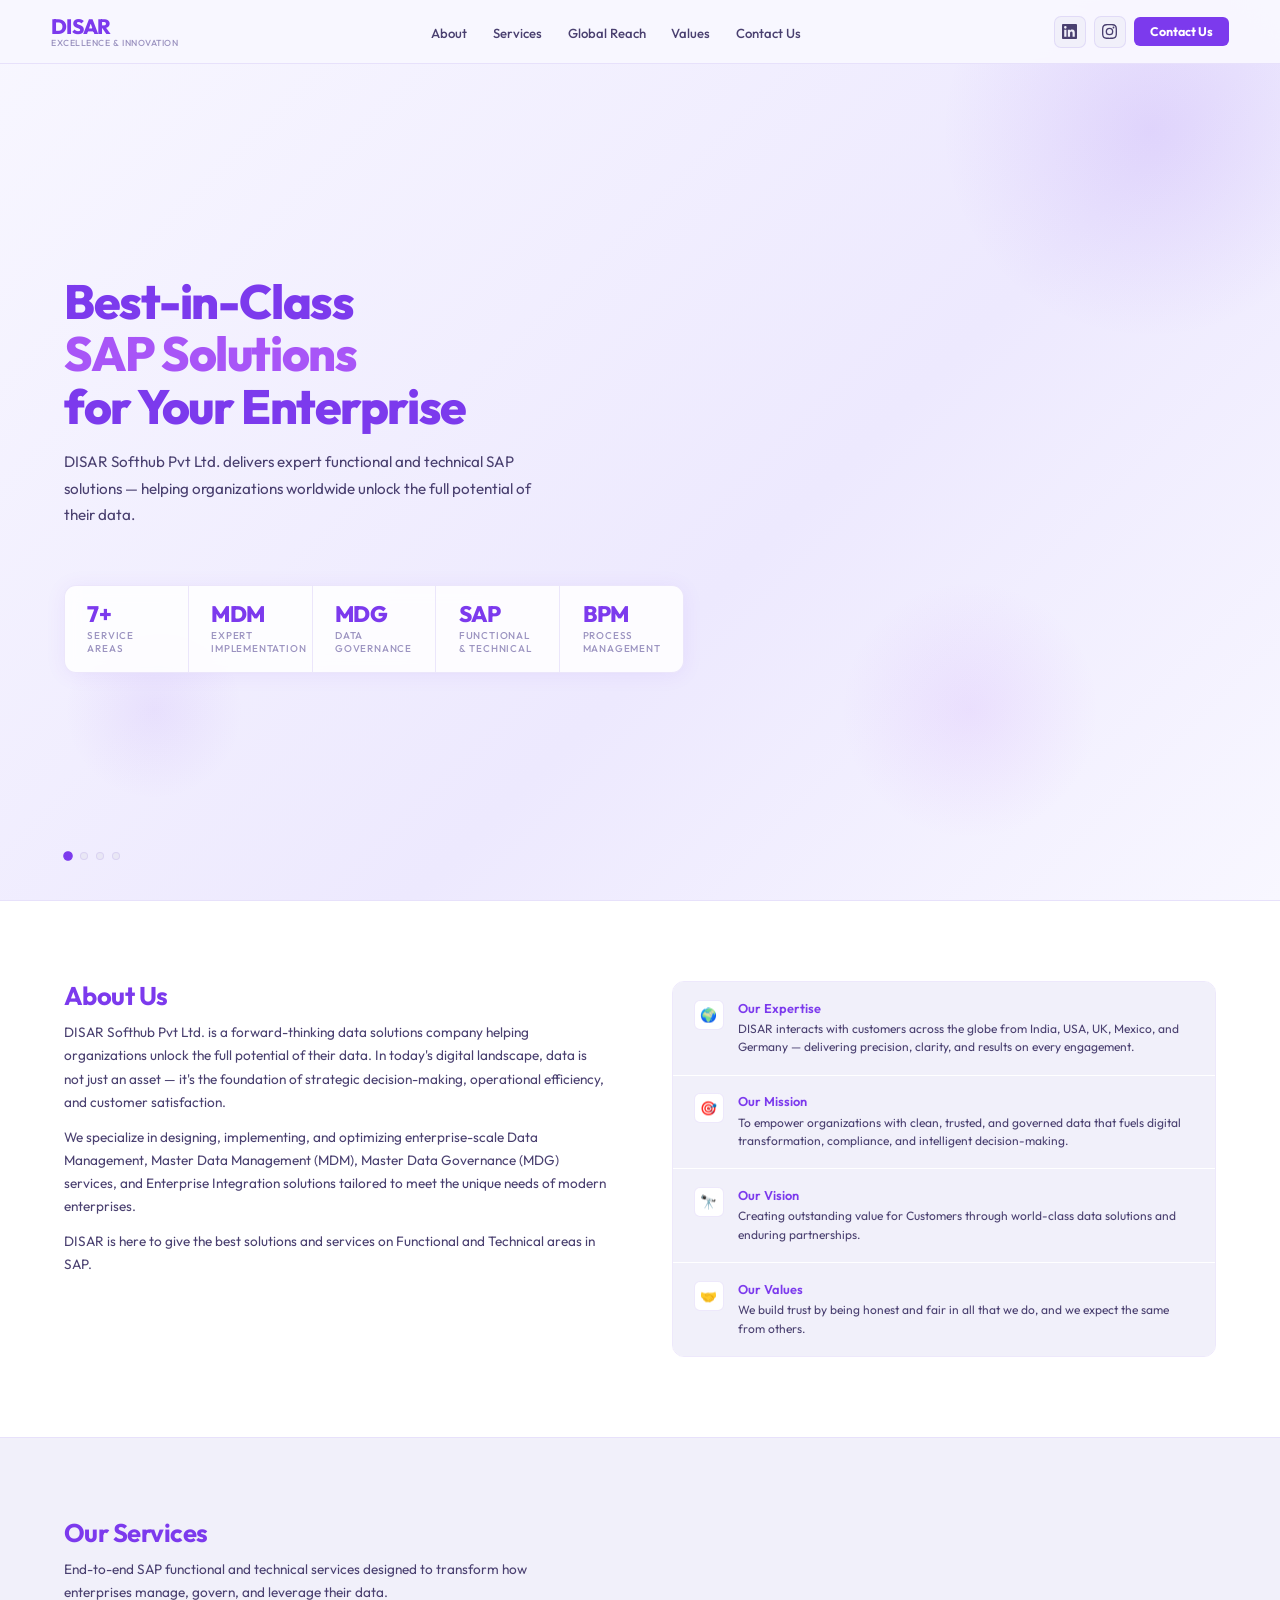
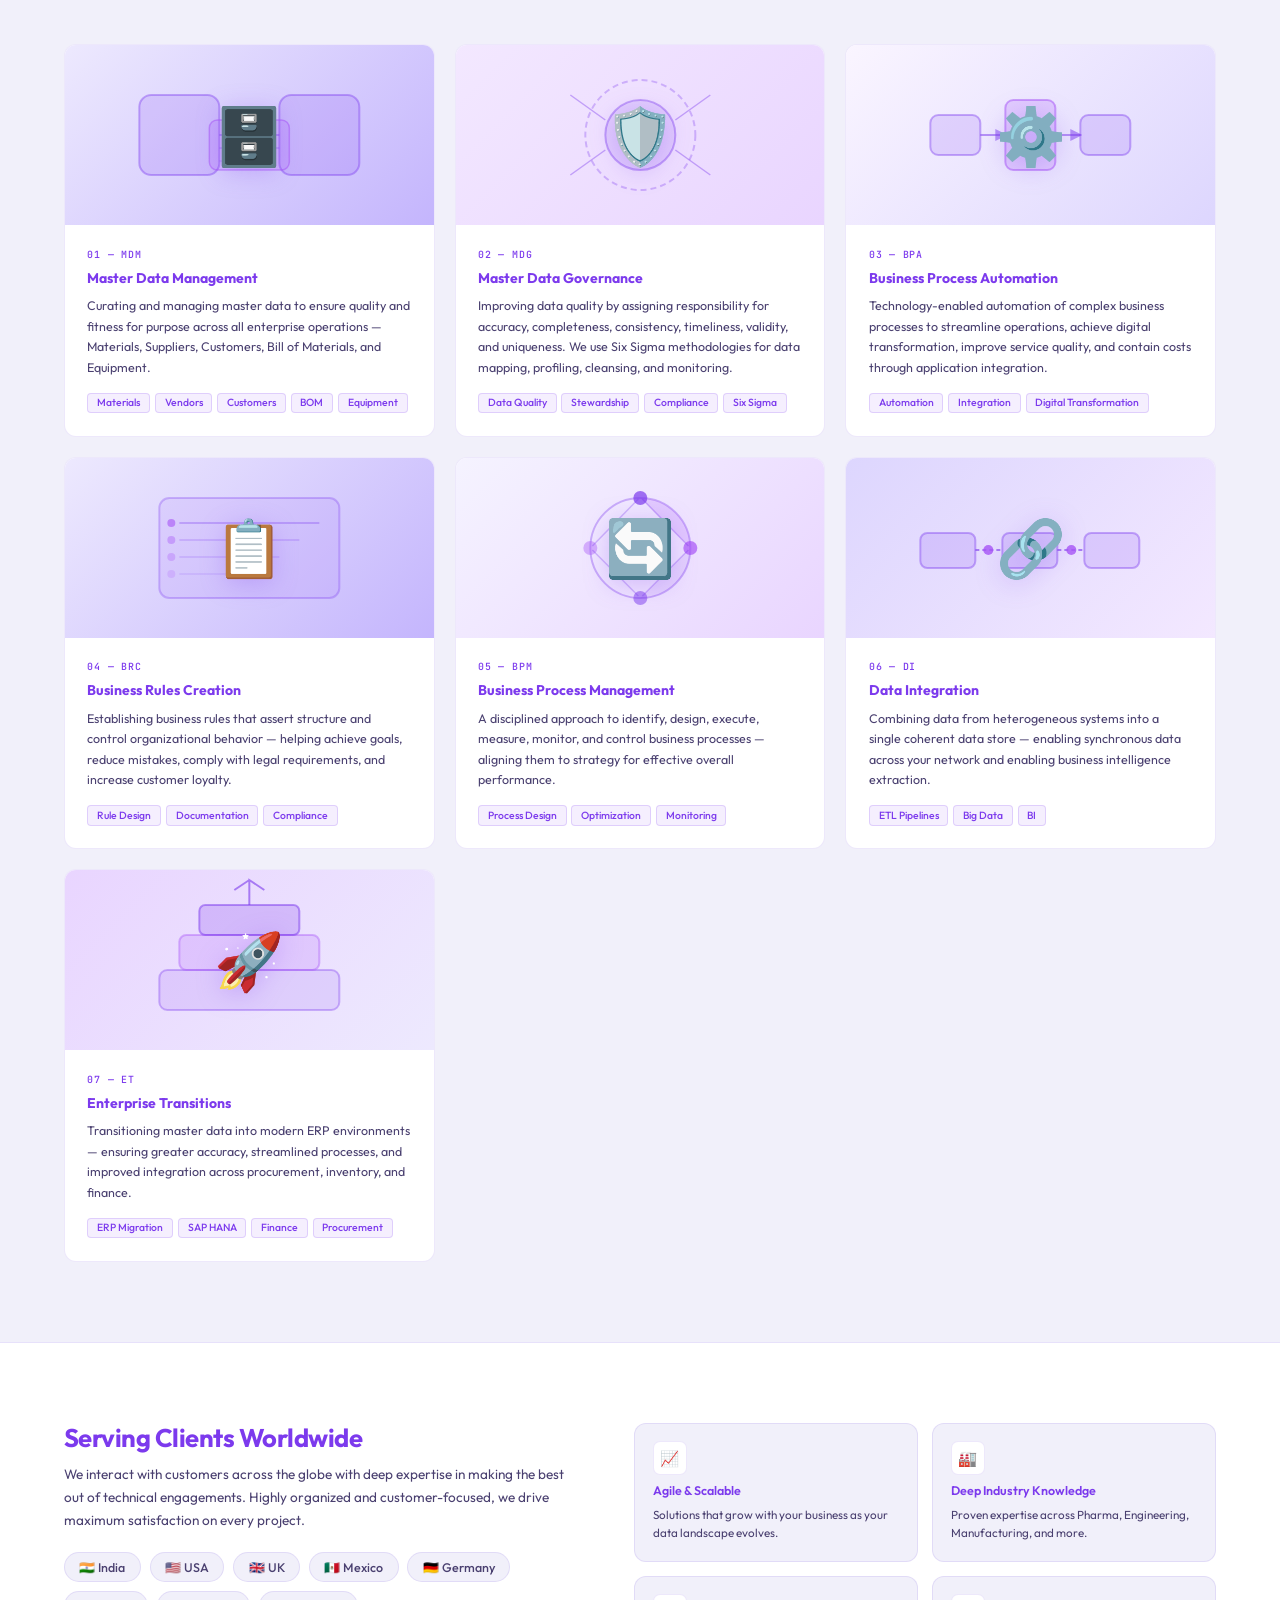
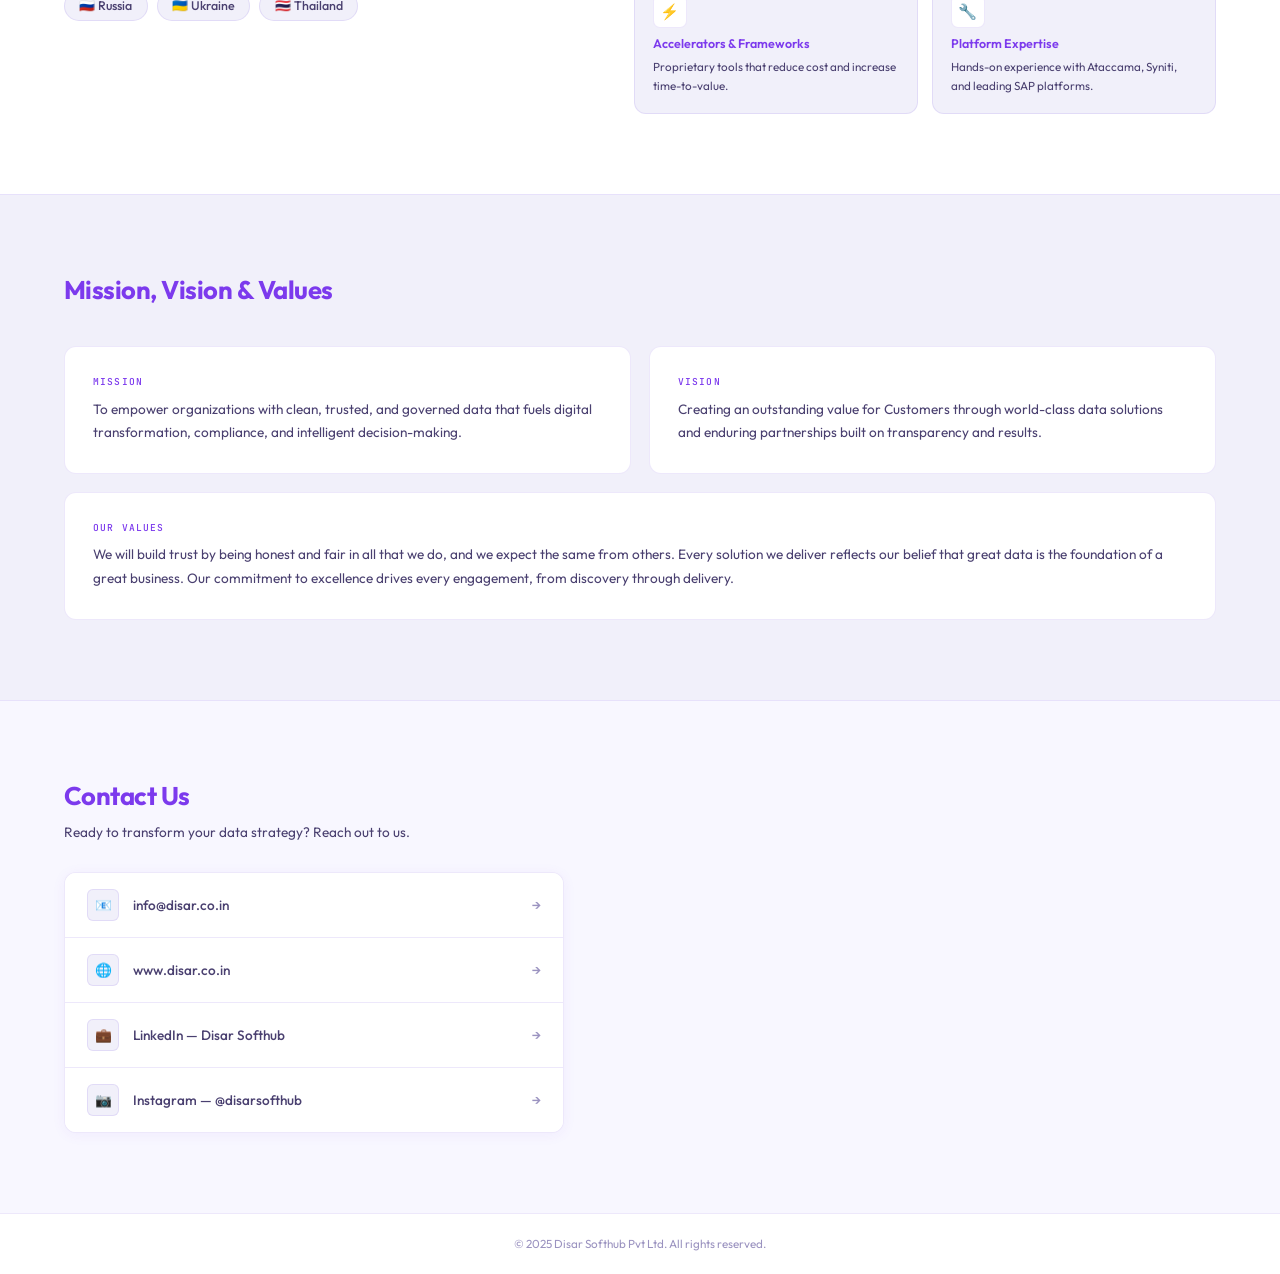
==== commit b1c4aa80: "Update" ====
--- a/index.html
+++ b/index.html
@@ -1,12 +1,12 @@
 <!DOCTYPE html>
 <html lang="en">
 <head>
-  <meta charset="UTF-8" />
-  <meta name="viewport" content="width=device-width, initial-scale=1.0" />
+  <meta charset="UTF-8"/>
+  <meta name="viewport" content="width=device-width, initial-scale=1.0"/>
   <title>DISAR Softhub — Excellence & Innovation</title>
-  <link rel="preconnect" href="https://fonts.googleapis.com" />
-  <link rel="preconnect" href="https://fonts.gstatic.com" crossorigin />
-  <link href="https://fonts.googleapis.com/css2?family=Outfit:wght@300;400;500;600;700;800&family=JetBrains+Mono:wght@400;500&display=swap" rel="stylesheet" />
+  <link rel="preconnect" href="https://fonts.googleapis.com"/>
+  <link rel="preconnect" href="https://fonts.gstatic.com" crossorigin/>
+  <link href="https://fonts.googleapis.com/css2?family=Outfit:wght@300;400;500;600;700;800&family=JetBrains+Mono:wght@400;500&display=swap" rel="stylesheet"/>
   <style>
     :root {
       --bg:        #f8f7ff;
@@ -28,10 +28,9 @@
     }
 
     *, *::before, *::after { box-sizing: border-box; margin: 0; padding: 0; }
-    html { scroll-behavior: smooth; font-size: 16px; }
+    html { scroll-behavior: smooth; }
     body {
       font-family: var(--font);
-      font-weight: 400;
       background: var(--bg);
       color: var(--text);
       overflow-x: hidden;
@@ -43,511 +42,299 @@
     ::-webkit-scrollbar-thumb { background: var(--accent); border-radius: 2px; }
 
     /* ── TYPOGRAPHY ── */
-    h1 {
-      font-size: clamp(1.9rem, 4vw, 3.2rem);
-      font-weight: 800;
-      line-height: 1.1;
-      letter-spacing: -0.03em;
-      color: var(--accent);
-    }
-    h2 {
-      font-size: clamp(1.3rem, 2.5vw, 1.75rem);
-      font-weight: 700;
-      line-height: 1.2;
-      letter-spacing: -0.02em;
-      color: var(--accent);
-      margin-bottom: 0.75rem;
-    }
-    h3 {
-      font-size: 0.9375rem;
-      font-weight: 600;
-      line-height: 1.4;
-      color: var(--accent);
-    }
-    p {
-      font-size: 0.875rem;
-      line-height: 1.7;
-      color: var(--text-2);
-    }
+    h1 { font-size: clamp(1.8rem, 4vw, 3rem); font-weight: 800; line-height: 1.1; letter-spacing: -0.03em; color: var(--accent); }
+    h2 { font-size: clamp(1.2rem, 2.2vw, 1.6rem); font-weight: 700; line-height: 1.2; letter-spacing: -0.02em; color: var(--accent); margin-bottom: 0.6rem; }
+    h3 { font-size: 0.9rem; font-weight: 600; line-height: 1.4; color: var(--accent); }
+    p  { font-size: 0.85rem; line-height: 1.7; color: var(--text-2); }
 
     /* ── NAV ── */
     nav {
-      position: fixed;
-      top: 0; left: 0; right: 0;
-      z-index: 100;
+      position: fixed; top: 0; left: 0; right: 0; z-index: 200;
       height: var(--nav-h);
-      display: flex;
-      align-items: center;
-      justify-content: space-between;
-      padding: 0 5%;
-      background: rgba(248,247,255,0.95);
+      display: flex; align-items: center; justify-content: space-between;
+      padding: 0 4%;
+      background: rgba(248,247,255,0.97);
       backdrop-filter: blur(20px);
       border-bottom: 1px solid var(--border);
     }
-    .logo-wrap {
-      display: flex;
-      flex-direction: column;
-      line-height: 1;
-      text-decoration: none;
-    }
-    .logo-name {
-      font-family: var(--font);
-      font-weight: 800;
-      font-size: 1.35rem;
-      letter-spacing: -0.04em;
-      color: var(--accent);
-    }
-    .logo-tagline {
-      font-size: 0.6rem;
-      font-weight: 500;
-      color: var(--text-3);
-      letter-spacing: 0.06em;
-      text-transform: uppercase;
-      margin-top: 2px;
-    }
-    .nav-links { display: flex; gap: 2rem; list-style: none; }
-    .nav-links a {
-      text-decoration: none;
-      color: var(--text-2);
-      font-size: 0.875rem;
-      font-weight: 500;
-      transition: color 0.2s;
-    }
+    .logo-wrap { display: flex; flex-direction: column; line-height: 1; text-decoration: none; flex-shrink: 0; }
+    .logo-name  { font-weight: 800; font-size: 1.3rem; letter-spacing: -0.04em; color: var(--accent); }
+    .logo-tagline { font-size: 0.55rem; font-weight: 500; color: var(--text-3); letter-spacing: 0.06em; text-transform: uppercase; margin-top: 2px; }
+
+    .nav-links { display: flex; gap: 1.6rem; list-style: none; flex-shrink: 0; }
+    .nav-links a { text-decoration: none; color: var(--text-2); font-size: 0.82rem; font-weight: 500; transition: color 0.2s; white-space: nowrap; }
     .nav-links a:hover { color: var(--accent); }
 
-    /* nav social icons */
-    .nav-social { display: flex; align-items: center; gap: 0.6rem; }
-    .nav-social a {
-      width: 34px; height: 34px;
-      border-radius: 8px;
-      border: 1px solid var(--border);
-      background: var(--bg2);
+    .nav-right { display: flex; align-items: center; gap: 0.5rem; flex-shrink: 0; }
+    .nav-icon-btn {
+      width: 32px; height: 32px; border-radius: 7px;
+      border: 1px solid var(--border); background: var(--bg2);
       display: flex; align-items: center; justify-content: center;
-      text-decoration: none;
-      font-size: 0.9rem;
-      color: var(--text-2);
-      transition: all 0.2s;
-    }
-    .nav-social a:hover { background: var(--accent); color: #fff; border-color: var(--accent); }
+      text-decoration: none; color: var(--text-2); font-size: 0.85rem;
+      transition: all 0.2s; flex-shrink: 0;
+    }
+    .nav-icon-btn:hover { background: var(--accent); color: #fff; border-color: var(--accent); }
     .nav-contact-btn {
-      padding: 0.5rem 1.1rem;
-      background: var(--accent);
-      color: #fff;
-      font-size: 0.8125rem;
-      font-weight: 700;
-      border-radius: 6px;
-      text-decoration: none;
-      transition: background 0.2s;
-      white-space: nowrap;
+      padding: 0.45rem 1rem;
+      background: var(--accent); color: #fff;
+      font-size: 0.78rem; font-weight: 700;
+      border-radius: 6px; text-decoration: none;
+      transition: background 0.2s; white-space: nowrap; flex-shrink: 0;
     }
     .nav-contact-btn:hover { background: var(--accent-2); }
 
     /* hamburger */
-    .hamburger {
-      display: none;
-      flex-direction: column;
-      gap: 5px;
-      cursor: pointer;
-      padding: 4px;
-      background: none;
-      border: none;
-    }
-    .hamburger span {
-      width: 22px; height: 1.5px;
-      background: var(--accent);
-      border-radius: 1px;
-      transition: all .25s;
-      display: block;
-    }
+    .hamburger { display: none; flex-direction: column; gap: 5px; cursor: pointer; padding: 4px; background: none; border: none; }
+    .hamburger span { width: 22px; height: 1.5px; background: var(--accent); border-radius: 1px; transition: all .25s; display: block; }
     .hamburger.open span:nth-child(1) { transform: translateY(6.5px) rotate(45deg); }
     .hamburger.open span:nth-child(2) { opacity: 0; }
     .hamburger.open span:nth-child(3) { transform: translateY(-6.5px) rotate(-45deg); }
 
     /* mobile menu */
     .mobile-menu {
-      display: none;
-      position: fixed;
+      display: none; position: fixed;
       top: var(--nav-h); left: 0; right: 0; bottom: 0;
-      background: var(--bg);
-      overflow-y: auto;
+      background: var(--bg); overflow-y: auto;
       border-top: 1px solid var(--border);
-      padding: 1.5rem 5% 2rem;
-      z-index: 101;
-      flex-direction: column;
-      gap: 0;
+      padding: 1.25rem 6% 3rem;
+      z-index: 199; flex-direction: column;
     }
     .mobile-menu.open { display: flex; }
     .mobile-menu a {
-      text-decoration: none;
-      color: var(--text-2);
-      font-size: 1rem;
-      font-weight: 500;
-      padding: 0.875rem 0;
-      border-bottom: 1px solid var(--border);
+      text-decoration: none; color: var(--text-2);
+      font-size: 1rem; font-weight: 500;
+      padding: 0.9rem 0; border-bottom: 1px solid var(--border);
       transition: color .2s;
     }
     .mobile-menu a:last-child { border-bottom: none; }
     .mobile-menu a:hover { color: var(--accent); }
+    .mobile-social { display: flex; gap: 0.75rem; padding: 1.25rem 0 0; }
+    .mobile-social a {
+      border: none; padding: 0;
+      font-size: 0.85rem; font-weight: 600; color: var(--accent);
+    }
 
     /* ── SECTIONS ── */
     section { padding: 5rem 5%; }
-    hr.divider { border: none; height: 1px; background: var(--border); margin: 0; }
+    hr.divider { border: none; height: 1px; background: var(--border); }
 
     /* ── LABEL ── */
     .label {
-      display: inline-flex;
-      align-items: center;
-      gap: 0.5rem;
-      font-family: var(--mono);
-      font-size: 0.65rem;
-      font-weight: 500;
-      letter-spacing: 0.1em;
-      text-transform: uppercase;
-      color: var(--accent);
-      margin-bottom: 1rem;
-    }
-    .label::before {
-      content: '';
-      width: 16px; height: 1px;
-      background: var(--accent);
-      display: block; flex-shrink: 0;
-    }
-
-    /* ── SECTION HEADER ── */
+      display: inline-flex; align-items: center; gap: 0.4rem;
+      font-family: var(--mono); font-size: 0.62rem; font-weight: 500;
+      letter-spacing: 0.1em; text-transform: uppercase; color: var(--accent); margin-bottom: 0.75rem;
+    }
+    .label::before { content: ''; width: 14px; height: 1px; background: var(--accent); display: block; flex-shrink: 0; }
+
     .section-header { margin-bottom: 2.5rem; }
-    .section-header .lead {
-      font-size: 0.875rem;
-      color: var(--text-2);
-      max-width: 520px;
-      line-height: 1.7;
-      margin-top: 0.5rem;
-    }
-
-    /* ── HERO ── */
+    .section-header .lead { font-size: 0.85rem; color: var(--text-2); max-width: 520px; line-height: 1.7; margin-top: 0.4rem; }
+
+    /* ── HERO SLIDESHOW ── */
     #hero {
       min-height: 100vh;
-      display: flex;
-      flex-direction: column;
-      justify-content: center;
-      position: relative;
-      overflow: hidden;
-      padding-top: calc(var(--nav-h) + 3rem);
-      padding-bottom: 4rem;
-      background: linear-gradient(135deg, #f8f7ff 0%, #ede9fe 50%, #f8f7ff 100%);
-    }
-    .hero-grid {
+      display: flex; flex-direction: column; justify-content: center;
+      position: relative; overflow: hidden;
+      padding-top: calc(var(--nav-h) + 3rem); padding-bottom: 4rem;
+    }
+    .slides-bg {
+      position: absolute; inset: 0; z-index: 0;
+    }
+    .slide {
       position: absolute; inset: 0;
-      background-image:
-        linear-gradient(rgba(124,58,237,0.04) 1px, transparent 1px),
-        linear-gradient(90deg, rgba(124,58,237,0.04) 1px, transparent 1px);
-      background-size: 60px 60px;
+      opacity: 0; transition: opacity 1s ease;
+    }
+    .slide.active { opacity: 1; }
+    .slide-1 { background: linear-gradient(135deg,#f8f7ff 0%,#ede9fe 60%,#f8f7ff 100%); }
+    .slide-2 { background: linear-gradient(135deg,#faf5ff 0%,#e9d5ff 60%,#f0f4ff 100%); }
+    .slide-3 { background: linear-gradient(135deg,#f5f3ff 0%,#ddd6fe 60%,#faf5ff 100%); }
+    .slide-4 { background: linear-gradient(135deg,#fdf4ff 0%,#f3e8ff 60%,#f8f7ff 100%); }
+
+    /* floating shapes per slide */
+    .shape {
+      position: absolute; border-radius: 50%;
+      opacity: 0; transition: opacity 1s;
       pointer-events: none;
     }
-    .hero-content { position: relative; z-index: 2; max-width: 800px; }
+    .slide.active .shape { opacity: 1; }
+    .shape-a { width: 420px; height: 420px; background: radial-gradient(circle,rgba(124,58,237,0.12),transparent 70%); top:-80px; right:-80px; }
+    .shape-b { width: 260px; height: 260px; background: radial-gradient(circle,rgba(168,85,247,0.1),transparent 70%); bottom:60px; right:180px; }
+    .shape-c { width: 180px; height: 180px; background: radial-gradient(circle,rgba(124,58,237,0.08),transparent 70%); bottom:100px; left:5%; }
+
+    /* slide dots */
+    .slide-dots {
+      position: absolute; bottom: 2.5rem; left: 5%; z-index: 3;
+      display: flex; gap: 0.5rem;
+    }
+    .dot {
+      width: 8px; height: 8px; border-radius: 50%;
+      background: var(--bg3); border: 1.5px solid var(--border);
+      cursor: pointer; transition: all 0.3s;
+    }
+    .dot.active { background: var(--accent); border-color: var(--accent); transform: scale(1.2); }
+
+    .hero-content { position: relative; z-index: 2; max-width: 780px; }
     h1 em { font-style: normal; color: var(--accent-2); }
-    .hero-sub {
-      font-size: 1rem;
-      color: var(--text-2);
-      max-width: 500px;
-      line-height: 1.75;
-      margin: 1.25rem 0 0;
-    }
+    .hero-sub { font-size: 0.95rem; color: var(--text-2); max-width: 480px; line-height: 1.75; margin-top: 1rem; }
 
     /* stats strip */
     .stats-strip {
-      display: flex;
-      flex-wrap: wrap;
-      margin-top: 4rem;
-      position: relative; z-index: 2;
-      border: 1px solid var(--border);
-      border-radius: var(--radius);
-      overflow: hidden;
-      max-width: 640px;
-      background: #fff;
-      box-shadow: 0 2px 24px rgba(124,58,237,0.07);
-    }
-    .stat-item {
-      flex: 1; min-width: 130px;
-      padding: 1.25rem 1.5rem;
-      border-right: 1px solid var(--border);
-    }
+      display: flex; flex-wrap: wrap;
+      margin-top: 3.5rem; position: relative; z-index: 2;
+      border: 1px solid var(--border); border-radius: var(--radius);
+      overflow: hidden; max-width: 620px;
+      background: rgba(255,255,255,0.85);
+      backdrop-filter: blur(8px);
+      box-shadow: 0 2px 20px rgba(124,58,237,0.08);
+    }
+    .stat-item { flex: 1; min-width: 120px; padding: 1.1rem 1.4rem; border-right: 1px solid var(--border); }
     .stat-item:last-child { border-right: none; }
-    .stat-val {
-      font-size: 1.5rem;
-      font-weight: 800;
-      color: var(--accent);
-      letter-spacing: -0.03em;
-      line-height: 1;
-      margin-bottom: 0.25rem;
-    }
-    .stat-lbl {
-      font-size: 0.65rem;
-      font-weight: 500;
-      color: var(--text-3);
-      text-transform: uppercase;
-      letter-spacing: 0.08em;
-    }
+    .stat-val { font-size: 1.4rem; font-weight: 800; color: var(--accent); letter-spacing: -0.03em; line-height: 1; margin-bottom: 0.2rem; }
+    .stat-lbl { font-size: 0.62rem; font-weight: 500; color: var(--text-3); text-transform: uppercase; letter-spacing: 0.08em; }
 
     /* ── ABOUT ── */
     #about { background: #fff; }
-    .about-inner {
-      display: grid;
-      grid-template-columns: 1fr 1fr;
-      gap: 4rem;
-      align-items: start;
-    }
-    .value-stack {
-      display: flex; flex-direction: column; gap: 1px;
-      border: 1px solid var(--border);
-      border-radius: var(--radius); overflow: hidden;
-    }
-    .value-row {
-      padding: 1.25rem 1.4rem;
-      background: var(--bg2);
-      display: flex; align-items: flex-start; gap: 1rem;
-      transition: background 0.2s;
-    }
-    .value-row:hover { background: var(--bg3); }
-    .value-icon {
-      width: 32px; height: 32px;
-      border-radius: 7px;
-      background: #fff;
-      border: 1px solid var(--border);
-      display: flex; align-items: center; justify-content: center;
-      font-size: 0.95rem; flex-shrink: 0;
-    }
-    .value-row h3 { font-size: 0.8125rem; margin-bottom: 0.2rem; }
-    .value-row p { font-size: 0.78rem; line-height: 1.55; }
-
-    /* ── OVERVIEW ── */
-    #overview { background: var(--bg2); }
-    .overview-box {
-      border: 1px solid var(--border);
-      border-radius: var(--radius);
-      padding: 2rem 2.5rem;
-      background: #fff;
-      position: relative; overflow: hidden;
-      box-shadow: 0 2px 16px rgba(124,58,237,0.06);
-    }
-    .overview-box::before {
-      content: '';
-      position: absolute; top: 0; left: 0; right: 0; height: 3px;
-      background: linear-gradient(90deg, var(--accent), var(--accent-2), transparent);
-    }
-    .overview-box p { font-size: 0.9rem; line-height: 1.8; max-width: 800px; }
+    .about-inner { display: grid; grid-template-columns: 1fr 1fr; gap: 4rem; align-items: start; }
+    .about-text p { margin-bottom: 0.75rem; }
+    .about-text p:last-child { margin-bottom: 0; }
+    .about-subtitles { display: flex; flex-direction: column; gap: 1px; border: 1px solid var(--border); border-radius: var(--radius); overflow: hidden; }
+    .subtitle-row {
+      padding: 1.1rem 1.3rem; background: var(--bg2);
+      display: flex; align-items: flex-start; gap: 0.875rem; transition: background 0.2s;
+    }
+    .subtitle-row:hover { background: var(--bg3); }
+    .subtitle-icon { width: 30px; height: 30px; border-radius: 6px; background: #fff; border: 1px solid var(--border); display: flex; align-items: center; justify-content: center; font-size: 0.85rem; flex-shrink: 0; }
+    .subtitle-row h3 { font-size: 0.8rem; margin-bottom: 0.15rem; }
+    .subtitle-row p  { font-size: 0.75rem; line-height: 1.55; }
 
     /* ── SERVICES ── */
-    #services { background: var(--bg); }
-    .services-grid {
-      display: grid;
-      grid-template-columns: repeat(auto-fill, minmax(300px, 1fr));
-      gap: 1.5rem;
-    }
+    #services { background: var(--bg2); }
+    .services-grid { display: grid; grid-template-columns: repeat(auto-fill, minmax(280px, 1fr)); gap: 1.25rem; }
     .service-card {
-      background: #fff;
-      border: 1px solid var(--border);
-      border-radius: var(--radius);
-      overflow: hidden;
+      background: #fff; border: 1px solid var(--border); border-radius: var(--radius);
+      overflow: hidden; display: flex; flex-direction: column;
       transition: box-shadow 0.2s, border-color 0.2s;
-      display: flex; flex-direction: column;
-    }
-    .service-card:hover {
-      box-shadow: 0 4px 24px rgba(124,58,237,0.12);
-      border-color: var(--border-h);
-    }
-    .service-img {
-      width: 100%; height: 150px;
-      object-fit: cover;
-      display: block;
-      background: var(--bg3);
-    }
-    .service-img-placeholder {
-      width: 100%; height: 150px;
-      display: flex; align-items: center; justify-content: center;
-      font-size: 3rem;
-      flex-shrink: 0;
-    }
-    .service-body { padding: 1.5rem; flex: 1; display: flex; flex-direction: column; }
-    .service-num {
-      font-family: var(--mono);
-      font-size: 0.65rem;
-      color: var(--accent);
-      font-weight: 500;
-      letter-spacing: 0.08em;
-      margin-bottom: 0.75rem;
-      display: block;
-    }
-    .service-body h3 { font-size: 0.9375rem; font-weight: 700; margin-bottom: 0.6rem; }
-    .service-body p { font-size: 0.8125rem; line-height: 1.65; flex: 1; }
-    .service-tags {
-      display: flex; flex-wrap: wrap; gap: 0.35rem; margin-top: 1rem;
-    }
-    .tag {
-      font-size: 0.67rem; font-weight: 500;
-      padding: 0.2rem 0.6rem; border-radius: 4px;
-      background: var(--accent-lt);
-      color: var(--accent);
-      border: 1px solid rgba(124,58,237,0.18);
-    }
+    }
+    .service-card:hover { box-shadow: 0 6px 28px rgba(124,58,237,0.13); border-color: var(--border-h); }
+    .service-img-wrap {
+      width: 100%; height: 180px;
+      display: flex; align-items: center; justify-content: center; flex-shrink: 0;
+      font-size: 4rem; position: relative; overflow: hidden;
+    }
+    .service-img-wrap svg { width: 100%; height: 100%; position: absolute; inset: 0; }
+    .service-emoji { position: relative; z-index: 1; font-size: 3.5rem; filter: drop-shadow(0 4px 12px rgba(124,58,237,0.25)); }
+    .service-body { padding: 1.4rem; flex: 1; display: flex; flex-direction: column; }
+    .service-num { font-family: var(--mono); font-size: 0.62rem; color: var(--accent); font-weight: 500; letter-spacing: 0.08em; margin-bottom: 0.5rem; display: block; }
+    .service-body h3 { font-size: 0.875rem; font-weight: 700; margin-bottom: 0.5rem; }
+    .service-body p  { font-size: 0.78rem; line-height: 1.65; flex: 1; }
+    .service-tags { display: flex; flex-wrap: wrap; gap: 0.3rem; margin-top: 0.875rem; }
+    .tag { font-size: 0.65rem; font-weight: 500; padding: 0.18rem 0.55rem; border-radius: 4px; background: var(--accent-lt); color: var(--accent); border: 1px solid rgba(124,58,237,0.18); }
 
     /* ── GLOBAL REACH ── */
     #reach { background: #fff; }
-    .reach-inner {
-      display: grid;
-      grid-template-columns: 1fr 1.2fr;
-      gap: 4rem; align-items: start;
-    }
-    .regions { display: flex; flex-wrap: wrap; gap: 0.6rem; margin-top: 1.5rem; }
+    .reach-inner { display: grid; grid-template-columns: 1fr 1.15fr; gap: 4rem; align-items: start; }
+    .regions { display: flex; flex-wrap: wrap; gap: 0.55rem; margin-top: 1.25rem; }
     .region-chip {
-      padding: 0.45rem 1rem;
-      border-radius: 50px;
-      border: 1px solid var(--border);
-      background: var(--bg2);
-      font-size: 0.8125rem; font-weight: 500;
-      color: var(--text-2); transition: all 0.2s;
+      padding: 0.4rem 0.9rem; border-radius: 50px;
+      border: 1px solid var(--border); background: var(--bg2);
+      font-size: 0.78rem; font-weight: 500; color: var(--text-2); transition: all 0.2s;
     }
     .region-chip:hover { border-color: var(--accent); color: var(--accent); background: var(--accent-lt); }
-    .why-grid {
-      display: grid;
-      grid-template-columns: 1fr 1fr;
-      gap: 1rem;
-    }
+    .why-grid { display: grid; grid-template-columns: 1fr 1fr; gap: 0.875rem; }
     .why-card {
-      background: var(--bg2);
-      border: 1px solid var(--border);
-      border-radius: var(--radius);
-      padding: 1.25rem;
-      display: flex; flex-direction: column; gap: 0.5rem;
-      transition: background 0.2s;
+      background: var(--bg2); border: 1px solid var(--border); border-radius: var(--radius);
+      padding: 1.1rem; display: flex; flex-direction: column; gap: 0.4rem; transition: background 0.2s;
     }
     .why-card:hover { background: var(--bg3); }
-    .why-icon-wrap {
-      width: 36px; height: 36px; border-radius: 8px;
-      background: #fff; border: 1px solid var(--border);
-      display: flex; align-items: center; justify-content: center; font-size: 1rem;
-    }
-    .why-card h3 { font-size: 0.8125rem; }
-    .why-card p { font-size: 0.77rem; line-height: 1.6; }
+    .why-icon-wrap { width: 34px; height: 34px; border-radius: 7px; background: #fff; border: 1px solid var(--border); display: flex; align-items: center; justify-content: center; font-size: 0.95rem; }
+    .why-card h3 { font-size: 0.78rem; }
+    .why-card p  { font-size: 0.73rem; line-height: 1.6; }
 
     /* ── VALUES ── */
     #values { background: var(--bg2); }
-    .vm-grid {
-      display: grid;
-      grid-template-columns: 1fr 1fr;
-      gap: 1.25rem;
-    }
+    .vm-grid { display: grid; grid-template-columns: 1fr 1fr; gap: 1.1rem; }
     .vm-card {
-      padding: 2rem;
-      border-radius: var(--radius);
-      border: 1px solid var(--border);
-      background: #fff;
+      padding: 1.75rem; border-radius: var(--radius);
+      border: 1px solid var(--border); background: #fff;
       transition: border-color 0.2s, box-shadow 0.2s;
     }
-    .vm-card:hover { border-color: var(--border-h); box-shadow: 0 2px 16px rgba(124,58,237,0.08); }
+    .vm-card:hover { border-color: var(--border-h); box-shadow: 0 2px 14px rgba(124,58,237,0.08); }
     .vm-card.span2 { grid-column: 1 / -1; }
-    .vm-tag {
-      font-family: var(--mono); font-size: 0.62rem; font-weight: 500;
-      letter-spacing: 0.12em; text-transform: uppercase;
-      color: var(--accent); margin-bottom: 0.75rem; display: block;
-    }
-    .vm-card p { font-size: 0.875rem; line-height: 1.75; }
+    .vm-tag { font-family: var(--mono); font-size: 0.6rem; font-weight: 500; letter-spacing: 0.12em; text-transform: uppercase; color: var(--accent); margin-bottom: 0.6rem; display: block; }
+    .vm-card p { font-size: 0.85rem; line-height: 1.75; }
 
     /* ── CONTACT ── */
     #contact { background: var(--bg); }
-    .contact-inner { max-width: 520px; }
-    .contact-card {
-      margin-top: 2rem;
-      border: 1px solid var(--border);
-      border-radius: var(--radius);
-      overflow: hidden;
-      background: #fff;
-      box-shadow: 0 2px 16px rgba(124,58,237,0.06);
-    }
+    .contact-inner { max-width: 500px; }
+    .contact-card { margin-top: 1.75rem; border: 1px solid var(--border); border-radius: var(--radius); overflow: hidden; background: #fff; box-shadow: 0 2px 14px rgba(124,58,237,0.06); }
     .contact-link {
-      display: flex; align-items: center; gap: 1rem;
-      padding: 1.1rem 1.5rem;
-      background: #fff;
+      display: flex; align-items: center; gap: 0.875rem;
+      padding: 1rem 1.4rem; background: #fff;
       border-bottom: 1px solid var(--border);
-      text-decoration: none;
-      color: var(--text-2); font-size: 0.875rem; font-weight: 500;
+      text-decoration: none; color: var(--text-2); font-size: 0.85rem; font-weight: 500;
       transition: all 0.2s;
     }
     .contact-link:last-child { border-bottom: none; }
     .contact-link:hover { background: var(--accent-lt); color: var(--accent); }
-    .contact-link-icon {
-      width: 34px; height: 34px; border-radius: 7px;
-      background: var(--bg2); border: 1px solid var(--border);
-      display: flex; align-items: center; justify-content: center;
-      font-size: 0.9rem; flex-shrink: 0;
-    }
+    .contact-link-icon { width: 32px; height: 32px; border-radius: 6px; background: var(--bg2); border: 1px solid var(--border); display: flex; align-items: center; justify-content: center; font-size: 0.85rem; flex-shrink: 0; }
     .contact-link-arrow { margin-left: auto; color: var(--text-3); transition: transform 0.2s, color 0.2s; }
     .contact-link:hover .contact-link-arrow { transform: translateX(3px); color: var(--accent); }
 
     /* ── FOOTER ── */
     footer {
-      padding: 1.5rem 5%;
-      border-top: 1px solid var(--border);
-      display: flex;
-      align-items: center;
-      justify-content: space-between;
-      flex-wrap: wrap;
-      gap: 0.75rem;
-      background: #fff;
-    }
-    .footer-left { display: flex; flex-direction: column; gap: 2px; }
-    .footer-logo-name { font-weight: 800; font-size: 1.1rem; color: var(--accent); letter-spacing: -0.03em; }
-    .footer-tagline { font-size: 0.62rem; color: var(--text-3); text-transform: uppercase; letter-spacing: 0.07em; }
-    footer p { font-size: 0.75rem; color: var(--text-3); }
+      padding: 1.25rem 5%; border-top: 1px solid var(--border);
+      display: flex; align-items: center; justify-content: center; background: #fff;
+    }
+    footer p { font-size: 0.73rem; color: var(--text-3); }
 
     /* ── SCROLL BUTTONS ── */
     .scroll-nav {
-      position: fixed;
-      bottom: 2rem; right: 2rem;
+      position: fixed; bottom: 1.75rem; right: 1.75rem;
       display: flex; flex-direction: column; gap: 6px;
-      z-index: 90;
-      opacity: 0; transform: translateY(12px);
-      pointer-events: none;
-      transition: opacity 0.3s, transform 0.3s;
+      z-index: 90; opacity: 0; transform: translateY(10px);
+      pointer-events: none; transition: opacity 0.3s, transform 0.3s;
     }
     .scroll-nav.visible { opacity: 1; transform: none; pointer-events: all; }
     .scroll-nav button {
-      width: 40px; height: 40px;
-      border-radius: 8px;
-      background: var(--accent);
-      color: #fff;
+      width: 38px; height: 38px; border-radius: 8px;
+      background: var(--accent); color: #fff;
       border: none; cursor: pointer;
       display: flex; align-items: center; justify-content: center;
-      font-size: 1rem;
-      box-shadow: 0 4px 20px rgba(124,58,237,0.3);
+      font-size: 1rem; font-weight: 700;
+      box-shadow: 0 4px 18px rgba(124,58,237,0.28);
       transition: background 0.2s, transform 0.2s;
     }
     .scroll-nav button:hover { background: var(--accent-2); transform: translateY(-2px); }
 
     /* ── REVEAL ── */
-    .reveal { opacity: 0; transform: translateY(18px); transition: opacity 0.55s ease, transform 0.55s ease; }
+    .reveal { opacity: 0; transform: translateY(16px); transition: opacity 0.55s ease, transform 0.55s ease; }
     .reveal.visible { opacity: 1; transform: none; }
 
     /* ── RESPONSIVE ── */
+    @media (max-width: 900px) {
+      .nav-links { gap: 1.2rem; }
+    }
     @media (max-width: 768px) {
-      .nav-links, .nav-contact-btn, .nav-social { display: none; }
+      .nav-links, .nav-icon-btn, .nav-contact-btn { display: none; }
       .hamburger { display: flex; }
       .about-inner, .reach-inner { grid-template-columns: 1fr; gap: 2rem; }
       .vm-grid { grid-template-columns: 1fr; }
       .vm-card.span2 { grid-column: auto; }
+      .why-grid { grid-template-columns: 1fr 1fr; }
       section { padding: 4rem 5%; }
       .stats-strip { max-width: 100%; }
-      footer { flex-direction: column; }
-      .scroll-nav { bottom: 1.25rem; right: 1.25rem; }
+      .scroll-nav { bottom: 1.1rem; right: 1.1rem; }
     }
     @media (max-width: 480px) {
       nav, section { padding-left: 4%; padding-right: 4%; }
       .why-grid { grid-template-columns: 1fr; }
+      .services-grid { grid-template-columns: 1fr; }
+      .service-img-wrap { height: 160px; }
     }
   </style>
 </head>
 <body>
 
-<!-- NAV -->
+<!-- ── NAV ── -->
 <nav>
   <a href="#hero" class="logo-wrap">
     <span class="logo-name">DISAR</span>
@@ -558,13 +345,14 @@
     <li><a href="#services">Services</a></li>
     <li><a href="#reach">Global Reach</a></li>
     <li><a href="#values">Values</a></li>
+    <li><a href="#contact">Contact Us</a></li>
   </ul>
-  <div class="nav-social">
-    <a href="https://www.linkedin.com/in/disar-softhub-05b449414" target="_blank" title="LinkedIn">
-      <svg width="16" height="16" viewBox="0 0 24 24" fill="currentColor"><path d="M20.447 20.452h-3.554v-5.569c0-1.328-.027-3.037-1.852-3.037-1.853 0-2.136 1.445-2.136 2.939v5.667H9.351V9h3.414v1.561h.046c.477-.9 1.637-1.85 3.37-1.85 3.601 0 4.267 2.37 4.267 5.455v6.286zM5.337 7.433a2.062 2.062 0 01-2.063-2.065 2.064 2.064 0 112.063 2.065zm1.782 13.019H3.555V9h3.564v11.452zM22.225 0H1.771C.792 0 0 .774 0 1.729v20.542C0 23.227.792 24 1.771 24h20.451C23.2 24 24 23.227 24 22.271V1.729C24 .774 23.2 0 22.222 0h.003z"/></svg>
+  <div class="nav-right">
+    <a class="nav-icon-btn" href="https://www.linkedin.com/in/disar-softhub-05b449414" target="_blank" title="LinkedIn">
+      <svg width="15" height="15" viewBox="0 0 24 24" fill="currentColor"><path d="M20.447 20.452h-3.554v-5.569c0-1.328-.027-3.037-1.852-3.037-1.853 0-2.136 1.445-2.136 2.939v5.667H9.351V9h3.414v1.561h.046c.477-.9 1.637-1.85 3.37-1.85 3.601 0 4.267 2.37 4.267 5.455v6.286zM5.337 7.433a2.062 2.062 0 01-2.063-2.065 2.064 2.064 0 112.063 2.065zm1.782 13.019H3.555V9h3.564v11.452zM22.225 0H1.771C.792 0 0 .774 0 1.729v20.542C0 23.227.792 24 1.771 24h20.451C23.2 24 24 23.227 24 22.271V1.729C24 .774 23.2 0 22.222 0h.003z"/></svg>
     </a>
-    <a href="https://www.instagram.com/disarsofthub/" target="_blank" title="Instagram">
-      <svg width="16" height="16" viewBox="0 0 24 24" fill="currentColor"><path d="M12 2.163c3.204 0 3.584.012 4.85.07 3.252.148 4.771 1.691 4.919 4.919.058 1.265.069 1.645.069 4.849 0 3.205-.012 3.584-.069 4.849-.149 3.225-1.664 4.771-4.919 4.919-1.266.058-1.644.07-4.85.07-3.204 0-3.584-.012-4.849-.07-3.26-.149-4.771-1.699-4.919-4.92-.058-1.265-.07-1.644-.07-4.849 0-3.204.013-3.583.07-4.849.149-3.227 1.664-4.771 4.919-4.919 1.266-.057 1.645-.069 4.849-.069zM12 0C8.741 0 8.333.014 7.053.072 2.695.272.273 2.69.073 7.052.014 8.333 0 8.741 0 12c0 3.259.014 3.668.072 4.948.2 4.358 2.618 6.78 6.98 6.98C8.333 23.986 8.741 24 12 24c3.259 0 3.668-.014 4.948-.072 4.354-.2 6.782-2.618 6.979-6.98.059-1.28.073-1.689.073-4.948 0-3.259-.014-3.667-.072-4.947-.196-4.354-2.617-6.78-6.979-6.98C15.668.014 15.259 0 12 0zm0 5.838a6.162 6.162 0 100 12.324 6.162 6.162 0 000-12.324zM12 16a4 4 0 110-8 4 4 0 010 8zm6.406-11.845a1.44 1.44 0 100 2.881 1.44 1.44 0 000-2.881z"/></svg>
+    <a class="nav-icon-btn" href="https://www.instagram.com/disarsofthub/" target="_blank" title="Instagram">
+      <svg width="15" height="15" viewBox="0 0 24 24" fill="currentColor"><path d="M12 2.163c3.204 0 3.584.012 4.85.07 3.252.148 4.771 1.691 4.919 4.919.058 1.265.069 1.645.069 4.849 0 3.205-.012 3.584-.069 4.849-.149 3.225-1.664 4.771-4.919 4.919-1.266.058-1.644.07-4.85.07-3.204 0-3.584-.012-4.849-.07-3.26-.149-4.771-1.699-4.919-4.92-.058-1.265-.07-1.644-.07-4.849 0-3.204.013-3.583.07-4.849.149-3.227 1.664-4.771 4.919-4.919 1.266-.057 1.645-.069 4.849-.069zM12 0C8.741 0 8.333.014 7.053.072 2.695.272.273 2.69.073 7.052.014 8.333 0 8.741 0 12c0 3.259.014 3.668.072 4.948.2 4.358 2.618 6.78 6.98 6.98C8.333 23.986 8.741 24 12 24c3.259 0 3.668-.014 4.948-.072 4.354-.2 6.782-2.618 6.979-6.98.059-1.28.073-1.689.073-4.948 0-3.259-.014-3.667-.072-4.947-.196-4.354-2.617-6.78-6.979-6.98C15.668.014 15.259 0 12 0zm0 5.838a6.162 6.162 0 100 12.324 6.162 6.162 0 000-12.324zM12 16a4 4 0 110-8 4 4 0 010 8zm6.406-11.845a1.44 1.44 0 100 2.881 1.44 1.44 0 000-2.881z"/></svg>
     </a>
     <a href="#contact" class="nav-contact-btn">Contact Us</a>
   </div>
@@ -579,49 +367,91 @@
   <a href="#reach"    onclick="closeMenu()">Global Reach</a>
   <a href="#values"   onclick="closeMenu()">Values</a>
   <a href="#contact"  onclick="closeMenu()">Contact Us</a>
-  <a href="https://www.linkedin.com/in/disar-softhub-05b449414" target="_blank">LinkedIn</a>
-  <a href="https://www.instagram.com/disarsofthub/" target="_blank">Instagram</a>
+  <div class="mobile-social">
+    <a href="https://www.linkedin.com/in/disar-softhub-05b449414" target="_blank">LinkedIn</a>
+    <a href="https://www.instagram.com/disarsofthub/" target="_blank">Instagram</a>
+  </div>
 </div>
 
-<!-- HERO -->
+<!-- ── HERO ── -->
 <section id="hero">
-  <div class="hero-grid"></div>
+  <div class="slides-bg" id="slidesBg">
+    <div class="slide slide-1 active">
+      <div class="shape shape-a"></div>
+      <div class="shape shape-b"></div>
+      <div class="shape shape-c"></div>
+    </div>
+    <div class="slide slide-2">
+      <div class="shape shape-a"></div>
+      <div class="shape shape-b"></div>
+    </div>
+    <div class="slide slide-3">
+      <div class="shape shape-a"></div>
+      <div class="shape shape-c"></div>
+    </div>
+    <div class="slide slide-4">
+      <div class="shape shape-b"></div>
+      <div class="shape shape-c"></div>
+    </div>
+  </div>
+  <div class="slide-dots" id="slideDots">
+    <div class="dot active" onclick="goSlide(0)"></div>
+    <div class="dot" onclick="goSlide(1)"></div>
+    <div class="dot" onclick="goSlide(2)"></div>
+    <div class="dot" onclick="goSlide(3)"></div>
+  </div>
   <div class="hero-content">
     <h1>Best-in-Class<br><em>SAP Solutions</em><br>for Your Enterprise</h1>
     <p class="hero-sub">DISAR Softhub Pvt Ltd. delivers expert functional and technical SAP solutions — helping organizations worldwide unlock the full potential of their data.</p>
   </div>
   <div class="stats-strip reveal">
-    <div class="stat-item"><div class="stat-val">6+</div><div class="stat-lbl">Service Areas</div></div>
+    <div class="stat-item"><div class="stat-val">7+</div><div class="stat-lbl">Service Areas</div></div>
     <div class="stat-item"><div class="stat-val">MDM</div><div class="stat-lbl">Expert Implementation</div></div>
-    <div class="stat-item"><div class="stat-val">SAP</div><div class="stat-lbl">Functional & Technical</div></div>
+    <div class="stat-item"><div class="stat-val">MDG</div><div class="stat-lbl">Data Governance</div></div>
+    <div class="stat-item"><div class="stat-val">SAP</div><div class="stat-lbl">Functional &amp; Technical</div></div>
     <div class="stat-item"><div class="stat-val">BPM</div><div class="stat-lbl">Process Management</div></div>
   </div>
 </section>
 
 <hr class="divider">
 
-<!-- ABOUT -->
+<!-- ── ABOUT ── -->
 <section id="about">
   <div class="about-inner">
     <div class="about-text reveal">
-      <div class="label">Who We Are</div>
-      <h2>Built for the Data-Driven Enterprise</h2>
+      <h2>About Us</h2>
       <p>DISAR Softhub Pvt Ltd. is a forward-thinking data solutions company helping organizations unlock the full potential of their data. In today's digital landscape, data is not just an asset — it's the foundation of strategic decision-making, operational efficiency, and customer satisfaction.</p>
-      <p>We specialize in designing, implementing, and optimizing enterprise-scale Data Management, Master Data Management (MDM), Master Data Governance services, and Enterprise Integration solutions tailored to meet the unique needs of modern enterprises.</p>
+      <p>We specialize in designing, implementing, and optimizing enterprise-scale Data Management, Master Data Management (MDM), Master Data Governance (MDG) services, and Enterprise Integration solutions tailored to meet the unique needs of modern enterprises.</p>
       <p>DISAR is here to give the best solutions and services on Functional and Technical areas in SAP.</p>
     </div>
-    <div class="value-stack reveal">
-      <div class="value-row">
-        <div class="value-icon">🎯</div>
-        <div><h3>Our Mission</h3><p>To empower organizations with clean, trusted, and governed data that fuels digital transformation, compliance, and intelligent decision-making.</p></div>
-      </div>
-      <div class="value-row">
-        <div class="value-icon">🔭</div>
-        <div><h3>Our Vision</h3><p>Creating an outstanding value for Customers through world-class data solutions and enduring partnerships.</p></div>
-      </div>
-      <div class="value-row">
-        <div class="value-icon">🤝</div>
-        <div><h3>Our Values</h3><p>We build trust by being honest and fair in all that we do, and we expect the same from others.</p></div>
+    <div class="about-subtitles reveal">
+      <div class="subtitle-row">
+        <div class="subtitle-icon">🌍</div>
+        <div>
+          <h3>Our Expertise</h3>
+          <p>DISAR interacts with customers across the globe from India, USA, UK, Mexico, and Germany — delivering precision, clarity, and results on every engagement.</p>
+        </div>
+      </div>
+      <div class="subtitle-row">
+        <div class="subtitle-icon">🎯</div>
+        <div>
+          <h3>Our Mission</h3>
+          <p>To empower organizations with clean, trusted, and governed data that fuels digital transformation, compliance, and intelligent decision-making.</p>
+        </div>
+      </div>
+      <div class="subtitle-row">
+        <div class="subtitle-icon">🔭</div>
+        <div>
+          <h3>Our Vision</h3>
+          <p>Creating outstanding value for Customers through world-class data solutions and enduring partnerships.</p>
+        </div>
+      </div>
+      <div class="subtitle-row">
+        <div class="subtitle-icon">🤝</div>
+        <div>
+          <h3>Our Values</h3>
+          <p>We build trust by being honest and fair in all that we do, and we expect the same from others.</p>
+        </div>
       </div>
     </div>
   </div>
@@ -629,109 +459,102 @@
 
 <hr class="divider">
 
-<!-- OVERVIEW -->
-<section id="overview">
-  <div class="section-header reveal">
-    <div class="label">What We Do</div>
-    <h2>Our Expertise</h2>
-  </div>
-  <div class="overview-box reveal">
-    <p>DISAR interacts with customers all across the globe, with a focus on clients from <strong style="color:var(--accent)">India, USA, UK, Mexico, and Germany</strong>. Our team brings deep expertise in engaging customers to make the best out of complex technical discussions. We are highly organized and focused to achieve the maximum degree of customer satisfaction — delivering precision, clarity, and results on every engagement.</p>
-  </div>
-</section>
-
-<hr class="divider">
-
-<!-- SERVICES -->
+<!-- ── SERVICES ── -->
 <section id="services">
   <div class="section-header reveal">
-    <div class="label">What We Offer</div>
     <h2>Our Services</h2>
     <p class="lead">End-to-end SAP functional and technical services designed to transform how enterprises manage, govern, and leverage their data.</p>
   </div>
   <div class="services-grid reveal">
 
     <div class="service-card">
-      <div class="service-img-placeholder" style="background:linear-gradient(135deg,#ede9fe,#ddd6fe);">🗄️</div>
+      <div class="service-img-wrap" style="background:linear-gradient(135deg,#ede9fe,#c4b5fd);">
+        <svg viewBox="0 0 300 180" xmlns="http://www.w3.org/2000/svg"><rect x="40" y="50" width="80" height="80" rx="12" fill="rgba(124,58,237,0.15)" stroke="rgba(124,58,237,0.4)" stroke-width="2"/><rect x="180" y="50" width="80" height="80" rx="12" fill="rgba(124,58,237,0.15)" stroke="rgba(124,58,237,0.4)" stroke-width="2"/><rect x="110" y="75" width="80" height="50" rx="8" fill="rgba(168,85,247,0.2)" stroke="rgba(168,85,247,0.5)" stroke-width="1.5"/><line x1="120" y1="90" x2="180" y2="90" stroke="rgba(124,58,237,0.5)" stroke-width="1.5"/><line x1="120" y1="103" x2="180" y2="103" stroke="rgba(124,58,237,0.3)" stroke-width="1.5"/><line x1="120" y1="116" x2="155" y2="116" stroke="rgba(124,58,237,0.2)" stroke-width="1.5"/></svg>
+        <span class="service-emoji">🗄️</span>
+      </div>
       <div class="service-body">
-        <span class="service-num">01 — Master Data Management</span>
+        <span class="service-num">01 — MDM</span>
         <h3>Master Data Management</h3>
         <p>Curating and managing master data to ensure quality and fitness for purpose across all enterprise operations — Materials, Suppliers, Customers, Bill of Materials, and Equipment.</p>
-        <div class="service-tags">
-          <span class="tag">Materials</span><span class="tag">Vendors</span><span class="tag">Customers</span><span class="tag">BOM</span><span class="tag">Equipment</span>
-        </div>
+        <div class="service-tags"><span class="tag">Materials</span><span class="tag">Vendors</span><span class="tag">Customers</span><span class="tag">BOM</span><span class="tag">Equipment</span></div>
       </div>
     </div>
 
     <div class="service-card">
-      <div class="service-img-placeholder" style="background:linear-gradient(135deg,#f5f3ff,#ede9fe);">🛡️</div>
+      <div class="service-img-wrap" style="background:linear-gradient(135deg,#f3e8ff,#e9d5ff);">
+        <svg viewBox="0 0 300 180" xmlns="http://www.w3.org/2000/svg"><circle cx="150" cy="90" r="55" fill="none" stroke="rgba(124,58,237,0.3)" stroke-width="2" stroke-dasharray="6 4"/><circle cx="150" cy="90" r="35" fill="rgba(124,58,237,0.12)" stroke="rgba(124,58,237,0.4)" stroke-width="2"/><circle cx="150" cy="90" r="15" fill="rgba(168,85,247,0.35)"/><line x1="80" y1="50" x2="115" y2="75" stroke="rgba(124,58,237,0.4)" stroke-width="1.5"/><line x1="220" y1="50" x2="185" y2="75" stroke="rgba(124,58,237,0.4)" stroke-width="1.5"/><line x1="80" y1="130" x2="115" y2="105" stroke="rgba(124,58,237,0.4)" stroke-width="1.5"/><line x1="220" y1="130" x2="185" y2="105" stroke="rgba(124,58,237,0.4)" stroke-width="1.5"/></svg>
+        <span class="service-emoji">🛡️</span>
+      </div>
       <div class="service-body">
-        <span class="service-num">02 — Data Governance</span>
-        <h3>Data Governance</h3>
-        <p>Improving data quality by assigning responsibility for accuracy, completeness, consistency, timeliness, validity, and uniqueness using Six Sigma methodologies.</p>
-        <div class="service-tags">
-          <span class="tag">Data Quality</span><span class="tag">Stewardship</span><span class="tag">Compliance</span><span class="tag">Six Sigma</span>
-        </div>
+        <span class="service-num">02 — MDG</span>
+        <h3>Master Data Governance</h3>
+        <p>Improving data quality by assigning responsibility for accuracy, completeness, consistency, timeliness, validity, and uniqueness. We use Six Sigma methodologies for data mapping, profiling, cleansing, and monitoring.</p>
+        <div class="service-tags"><span class="tag">Data Quality</span><span class="tag">Stewardship</span><span class="tag">Compliance</span><span class="tag">Six Sigma</span></div>
       </div>
     </div>
 
     <div class="service-card">
-      <div class="service-img-placeholder" style="background:linear-gradient(135deg,#faf5ff,#f3e8ff);">⚙️</div>
+      <div class="service-img-wrap" style="background:linear-gradient(135deg,#faf5ff,#ddd6fe);">
+        <svg viewBox="0 0 300 180" xmlns="http://www.w3.org/2000/svg"><rect x="50" y="70" width="50" height="40" rx="8" fill="rgba(124,58,237,0.15)" stroke="rgba(124,58,237,0.4)" stroke-width="2"/><rect x="125" y="55" width="50" height="70" rx="8" fill="rgba(168,85,247,0.2)" stroke="rgba(168,85,247,0.5)" stroke-width="2"/><rect x="200" y="70" width="50" height="40" rx="8" fill="rgba(124,58,237,0.15)" stroke="rgba(124,58,237,0.4)" stroke-width="2"/><path d="M100 90 L125 90" stroke="rgba(124,58,237,0.5)" stroke-width="2" marker-end="url(#a)"/><path d="M175 90 L200 90" stroke="rgba(124,58,237,0.5)" stroke-width="2" marker-end="url(#a)"/><defs><marker id="a" markerWidth="6" markerHeight="6" refX="5" refY="3" orient="auto"><path d="M0,0 L6,3 L0,6 Z" fill="rgba(124,58,237,0.5)"/></marker></defs></svg>
+        <span class="service-emoji">⚙️</span>
+      </div>
       <div class="service-body">
-        <span class="service-num">03 — Business Process Automation</span>
+        <span class="service-num">03 — BPA</span>
         <h3>Business Process Automation</h3>
-        <p>Technology-enabled automation of complex business processes to streamline operations, achieve digital transformation, improve service quality, and contain costs.</p>
-        <div class="service-tags">
-          <span class="tag">Automation</span><span class="tag">Integration</span><span class="tag">Digital Transformation</span>
-        </div>
+        <p>Technology-enabled automation of complex business processes to streamline operations, achieve digital transformation, improve service quality, and contain costs through application integration.</p>
+        <div class="service-tags"><span class="tag">Automation</span><span class="tag">Integration</span><span class="tag">Digital Transformation</span></div>
       </div>
     </div>
 
     <div class="service-card">
-      <div class="service-img-placeholder" style="background:linear-gradient(135deg,#ede9fe,#e9d5ff);">📋</div>
+      <div class="service-img-wrap" style="background:linear-gradient(135deg,#ede9fe,#c4b5fd);">
+        <svg viewBox="0 0 300 180" xmlns="http://www.w3.org/2000/svg"><rect x="60" y="40" width="180" height="100" rx="10" fill="rgba(124,58,237,0.08)" stroke="rgba(124,58,237,0.3)" stroke-width="2"/><line x1="80" y1="65" x2="220" y2="65" stroke="rgba(124,58,237,0.4)" stroke-width="1.5"/><line x1="80" y1="82" x2="200" y2="82" stroke="rgba(124,58,237,0.25)" stroke-width="1.5"/><line x1="80" y1="99" x2="180" y2="99" stroke="rgba(124,58,237,0.2)" stroke-width="1.5"/><line x1="80" y1="116" x2="160" y2="116" stroke="rgba(124,58,237,0.15)" stroke-width="1.5"/><circle cx="72" cy="65" r="4" fill="rgba(168,85,247,0.6)"/><circle cx="72" cy="82" r="4" fill="rgba(168,85,247,0.4)"/><circle cx="72" cy="99" r="4" fill="rgba(168,85,247,0.3)"/><circle cx="72" cy="116" r="4" fill="rgba(168,85,247,0.2)"/></svg>
+        <span class="service-emoji">📋</span>
+      </div>
       <div class="service-body">
-        <span class="service-num">04 — Business Rules Creation</span>
+        <span class="service-num">04 — BRC</span>
         <h3>Business Rules Creation</h3>
-        <p>Establishing business rules that assert structure and control organizational behavior — helping achieve goals, reduce mistakes, comply with legal requirements, and increase loyalty.</p>
-        <div class="service-tags">
-          <span class="tag">Rule Design</span><span class="tag">Documentation</span><span class="tag">Compliance</span>
-        </div>
+        <p>Establishing business rules that assert structure and control organizational behavior — helping achieve goals, reduce mistakes, comply with legal requirements, and increase customer loyalty.</p>
+        <div class="service-tags"><span class="tag">Rule Design</span><span class="tag">Documentation</span><span class="tag">Compliance</span></div>
       </div>
     </div>
 
     <div class="service-card">
-      <div class="service-img-placeholder" style="background:linear-gradient(135deg,#f3e8ff,#ede9fe);">🔄</div>
+      <div class="service-img-wrap" style="background:linear-gradient(135deg,#f5f3ff,#e9d5ff);">
+        <svg viewBox="0 0 300 180" xmlns="http://www.w3.org/2000/svg"><circle cx="150" cy="90" r="50" fill="none" stroke="rgba(124,58,237,0.35)" stroke-width="2"/><path d="M150 40 A50 50 0 0 1 200 90" fill="rgba(168,85,247,0.2)" stroke="none"/><path d="M200 90 A50 50 0 0 1 150 140" fill="rgba(124,58,237,0.1)" stroke="none"/><circle cx="150" cy="40" r="7" fill="rgba(124,58,237,0.7)"/><circle cx="200" cy="90" r="7" fill="rgba(168,85,247,0.7)"/><circle cx="150" cy="140" r="7" fill="rgba(124,58,237,0.5)"/><circle cx="100" cy="90" r="7" fill="rgba(168,85,247,0.4)"/><path d="M148 41 L102 88" stroke="rgba(124,58,237,0.3)" stroke-width="1.5"/><path d="M152 41 L198 88" stroke="rgba(124,58,237,0.3)" stroke-width="1.5"/><path d="M198 92 L152 138" stroke="rgba(124,58,237,0.3)" stroke-width="1.5"/><path d="M102 92 L148 138" stroke="rgba(124,58,237,0.3)" stroke-width="1.5"/></svg>
+        <span class="service-emoji">🔄</span>
+      </div>
       <div class="service-body">
-        <span class="service-num">05 — Business Process Management</span>
+        <span class="service-num">05 — BPM</span>
         <h3>Business Process Management</h3>
         <p>A disciplined approach to identify, design, execute, measure, monitor, and control business processes — aligning them to strategy for effective overall performance.</p>
-        <div class="service-tags">
-          <span class="tag">Process Design</span><span class="tag">Optimization</span><span class="tag">Monitoring</span>
-        </div>
+        <div class="service-tags"><span class="tag">Process Design</span><span class="tag">Optimization</span><span class="tag">Monitoring</span></div>
       </div>
     </div>
 
     <div class="service-card">
-      <div class="service-img-placeholder" style="background:linear-gradient(135deg,#ddd6fe,#ede9fe);">🔗</div>
+      <div class="service-img-wrap" style="background:linear-gradient(135deg,#ddd6fe,#f3e8ff);">
+        <svg viewBox="0 0 300 180" xmlns="http://www.w3.org/2000/svg"><rect x="40" y="75" width="55" height="35" rx="7" fill="rgba(124,58,237,0.15)" stroke="rgba(124,58,237,0.4)" stroke-width="2"/><rect x="122" y="75" width="55" height="35" rx="7" fill="rgba(124,58,237,0.15)" stroke="rgba(124,58,237,0.4)" stroke-width="2"/><rect x="204" y="75" width="55" height="35" rx="7" fill="rgba(124,58,237,0.15)" stroke="rgba(124,58,237,0.4)" stroke-width="2"/><path d="M95 92 L122 92" stroke="rgba(124,58,237,0.6)" stroke-width="2" stroke-dasharray="4 3"/><path d="M177 92 L204 92" stroke="rgba(124,58,237,0.6)" stroke-width="2" stroke-dasharray="4 3"/><circle cx="108" cy="92" r="5" fill="rgba(168,85,247,0.8)"/><circle cx="191" cy="92" r="5" fill="rgba(168,85,247,0.8)"/></svg>
+        <span class="service-emoji">🔗</span>
+      </div>
       <div class="service-body">
-        <span class="service-num">06 — Data Integration</span>
+        <span class="service-num">06 — DI</span>
         <h3>Data Integration</h3>
-        <p>Combining data from heterogeneous systems into a single coherent data store — enabling synchronous data across your network and business intelligence extraction.</p>
-        <div class="service-tags">
-          <span class="tag">ETL Pipelines</span><span class="tag">Big Data</span><span class="tag">BI</span>
-        </div>
+        <p>Combining data from heterogeneous systems into a single coherent data store — enabling synchronous data across your network and enabling business intelligence extraction.</p>
+        <div class="service-tags"><span class="tag">ETL Pipelines</span><span class="tag">Big Data</span><span class="tag">BI</span></div>
       </div>
     </div>
 
     <div class="service-card">
-      <div class="service-img-placeholder" style="background:linear-gradient(135deg,#e9d5ff,#f3e8ff);">🚀</div>
+      <div class="service-img-wrap" style="background:linear-gradient(135deg,#e9d5ff,#ede9fe);">
+        <svg viewBox="0 0 300 180" xmlns="http://www.w3.org/2000/svg"><rect x="60" y="100" width="180" height="40" rx="8" fill="rgba(124,58,237,0.12)" stroke="rgba(124,58,237,0.35)" stroke-width="2"/><rect x="80" y="65" width="140" height="35" rx="7" fill="rgba(168,85,247,0.18)" stroke="rgba(168,85,247,0.4)" stroke-width="2"/><rect x="100" y="35" width="100" height="30" rx="6" fill="rgba(124,58,237,0.22)" stroke="rgba(124,58,237,0.5)" stroke-width="2"/><path d="M150 35 L150 10 L165 20 M150 10 L135 20" stroke="rgba(124,58,237,0.6)" stroke-width="2" fill="none"/></svg>
+        <span class="service-emoji">🚀</span>
+      </div>
       <div class="service-body">
-        <span class="service-num">07 — Enterprise Transitions</span>
-        <h3>Transitioning to a Smarter Future</h3>
+        <span class="service-num">07 — ET</span>
+        <h3>Enterprise Transitions</h3>
         <p>Transitioning master data into modern ERP environments — ensuring greater accuracy, streamlined processes, and improved integration across procurement, inventory, and finance.</p>
-        <div class="service-tags">
-          <span class="tag">ERP Migration</span><span class="tag">SAP HANA</span><span class="tag">Finance</span><span class="tag">Procurement</span>
-        </div>
+        <div class="service-tags"><span class="tag">ERP Migration</span><span class="tag">SAP HANA</span><span class="tag">Finance</span><span class="tag">Procurement</span></div>
       </div>
     </div>
 
@@ -740,11 +563,10 @@
 
 <hr class="divider">
 
-<!-- GLOBAL REACH -->
+<!-- ── GLOBAL REACH ── -->
 <section id="reach">
   <div class="reach-inner">
     <div class="reveal">
-      <div class="label">Global Reach</div>
       <h2>Serving Clients Worldwide</h2>
       <p>We interact with customers across the globe with deep expertise in making the best out of technical engagements. Highly organized and customer-focused, we drive maximum satisfaction on every project.</p>
       <div class="regions">
@@ -753,12 +575,15 @@
         <span class="region-chip">🇬🇧 UK</span>
         <span class="region-chip">🇲🇽 Mexico</span>
         <span class="region-chip">🇩🇪 Germany</span>
+        <span class="region-chip">🇷🇺 Russia</span>
+        <span class="region-chip">🇺🇦 Ukraine</span>
+        <span class="region-chip">🇹🇭 Thailand</span>
       </div>
     </div>
     <div class="why-grid reveal">
-      <div class="why-card"><div class="why-icon-wrap">📈</div><h3>Agile & Scalable</h3><p>Solutions that grow with your business as your data landscape evolves.</p></div>
+      <div class="why-card"><div class="why-icon-wrap">📈</div><h3>Agile &amp; Scalable</h3><p>Solutions that grow with your business as your data landscape evolves.</p></div>
       <div class="why-card"><div class="why-icon-wrap">🏭</div><h3>Deep Industry Knowledge</h3><p>Proven expertise across Pharma, Engineering, Manufacturing, and more.</p></div>
-      <div class="why-card"><div class="why-icon-wrap">⚡</div><h3>Accelerators & Frameworks</h3><p>Proprietary tools that reduce cost and increase time-to-value.</p></div>
+      <div class="why-card"><div class="why-icon-wrap">⚡</div><h3>Accelerators &amp; Frameworks</h3><p>Proprietary tools that reduce cost and increase time-to-value.</p></div>
       <div class="why-card"><div class="why-icon-wrap">🔧</div><h3>Platform Expertise</h3><p>Hands-on experience with Ataccama, Syniti, and leading SAP platforms.</p></div>
     </div>
   </div>
@@ -766,10 +591,9 @@
 
 <hr class="divider">
 
-<!-- VALUES -->
+<!-- ── VALUES ── -->
 <section id="values">
   <div class="section-header reveal">
-    <div class="label">Our Foundation</div>
     <h2>Mission, Vision &amp; Values</h2>
   </div>
   <div class="vm-grid reveal">
@@ -790,56 +614,43 @@
 
 <hr class="divider">
 
-<!-- CONTACT US -->
+<!-- ── CONTACT ── -->
 <section id="contact">
   <div class="contact-inner">
     <div class="reveal">
-      <div class="label">Contact Us</div>
-      <h2>Let's Work Together</h2>
+      <h2>Contact Us</h2>
       <p>Ready to transform your data strategy? Reach out to us.</p>
     </div>
     <div class="contact-card reveal">
       <a href="mailto:info@disar.co.in" class="contact-link">
-        <span class="contact-link-icon">📧</span>
-        <span>info@disar.co.in</span>
-        <span class="contact-link-arrow">→</span>
+        <span class="contact-link-icon">📧</span><span>info@disar.co.in</span><span class="contact-link-arrow">→</span>
       </a>
       <a href="https://www.disar.co.in" target="_blank" class="contact-link">
-        <span class="contact-link-icon">🌐</span>
-        <span>www.disar.co.in</span>
-        <span class="contact-link-arrow">→</span>
+        <span class="contact-link-icon">🌐</span><span>www.disar.co.in</span><span class="contact-link-arrow">→</span>
       </a>
       <a href="https://www.linkedin.com/in/disar-softhub-05b449414" target="_blank" class="contact-link">
-        <span class="contact-link-icon">💼</span>
-        <span>LinkedIn — Disar Softhub</span>
-        <span class="contact-link-arrow">→</span>
+        <span class="contact-link-icon">💼</span><span>LinkedIn — Disar Softhub</span><span class="contact-link-arrow">→</span>
       </a>
       <a href="https://www.instagram.com/disarsofthub/" target="_blank" class="contact-link">
-        <span class="contact-link-icon">📷</span>
-        <span>Instagram — @disarsofthub</span>
-        <span class="contact-link-arrow">→</span>
+        <span class="contact-link-icon">📷</span><span>Instagram — @disarsofthub</span><span class="contact-link-arrow">→</span>
       </a>
     </div>
   </div>
 </section>
 
-<!-- FOOTER -->
+<!-- ── FOOTER ── -->
 <footer>
-  <div class="footer-left">
-    <span class="footer-logo-name">DISAR</span>
-    <span class="footer-tagline">Excellence &amp; Innovation</span>
-  </div>
   <p>© 2025 Disar Softhub Pvt Ltd. All rights reserved.</p>
 </footer>
 
-<!-- SCROLL BUTTONS -->
+<!-- ── SCROLL BUTTONS ── -->
 <div class="scroll-nav" id="scrollNav">
   <button onclick="window.scrollTo({top:0,behavior:'smooth'})" title="Scroll to top">↑</button>
   <button onclick="window.scrollTo({top:document.body.scrollHeight,behavior:'smooth'})" title="Scroll to bottom">↓</button>
 </div>
 
 <script>
-  /* Hamburger */
+  /* ── Hamburger ── */
   const hamburger  = document.getElementById('hamburger');
   const mobileMenu = document.getElementById('mobileMenu');
   hamburger.addEventListener('click', () => {
@@ -851,13 +662,33 @@
     hamburger.classList.remove('open');
   }
 
-  /* Scroll Reveal */
+  /* ── Hero Slideshow ── */
+  const slides = document.querySelectorAll('.slide');
+  const dots   = document.querySelectorAll('.dot');
+  let current  = 0, timer;
+
+  function goSlide(n) {
+    slides[current].classList.remove('active');
+    dots[current].classList.remove('active');
+    current = n;
+    slides[current].classList.add('active');
+    dots[current].classList.add('active');
+  }
+  function nextSlide() { goSlide((current + 1) % slides.length); }
+  function startTimer() { timer = setInterval(nextSlide, 4000); }
+  function resetTimer()  { clearInterval(timer); startTimer(); }
+
+  /* expose goSlide globally for onclick */
+  window.goSlide = function(n) { goSlide(n); resetTimer(); };
+  startTimer();
+
+  /* ── Scroll Reveal ── */
   const io = new IntersectionObserver((entries) => {
     entries.forEach(e => { if (e.isIntersecting) { e.target.classList.add('visible'); io.unobserve(e.target); } });
   }, { threshold: 0.08 });
   document.querySelectorAll('.reveal').forEach(el => io.observe(el));
 
-  /* Scroll Buttons visibility */
+  /* ── Scroll Buttons ── */
   const scrollNav = document.getElementById('scrollNav');
   window.addEventListener('scroll', () => {
     scrollNav.classList.toggle('visible', window.scrollY > 300);
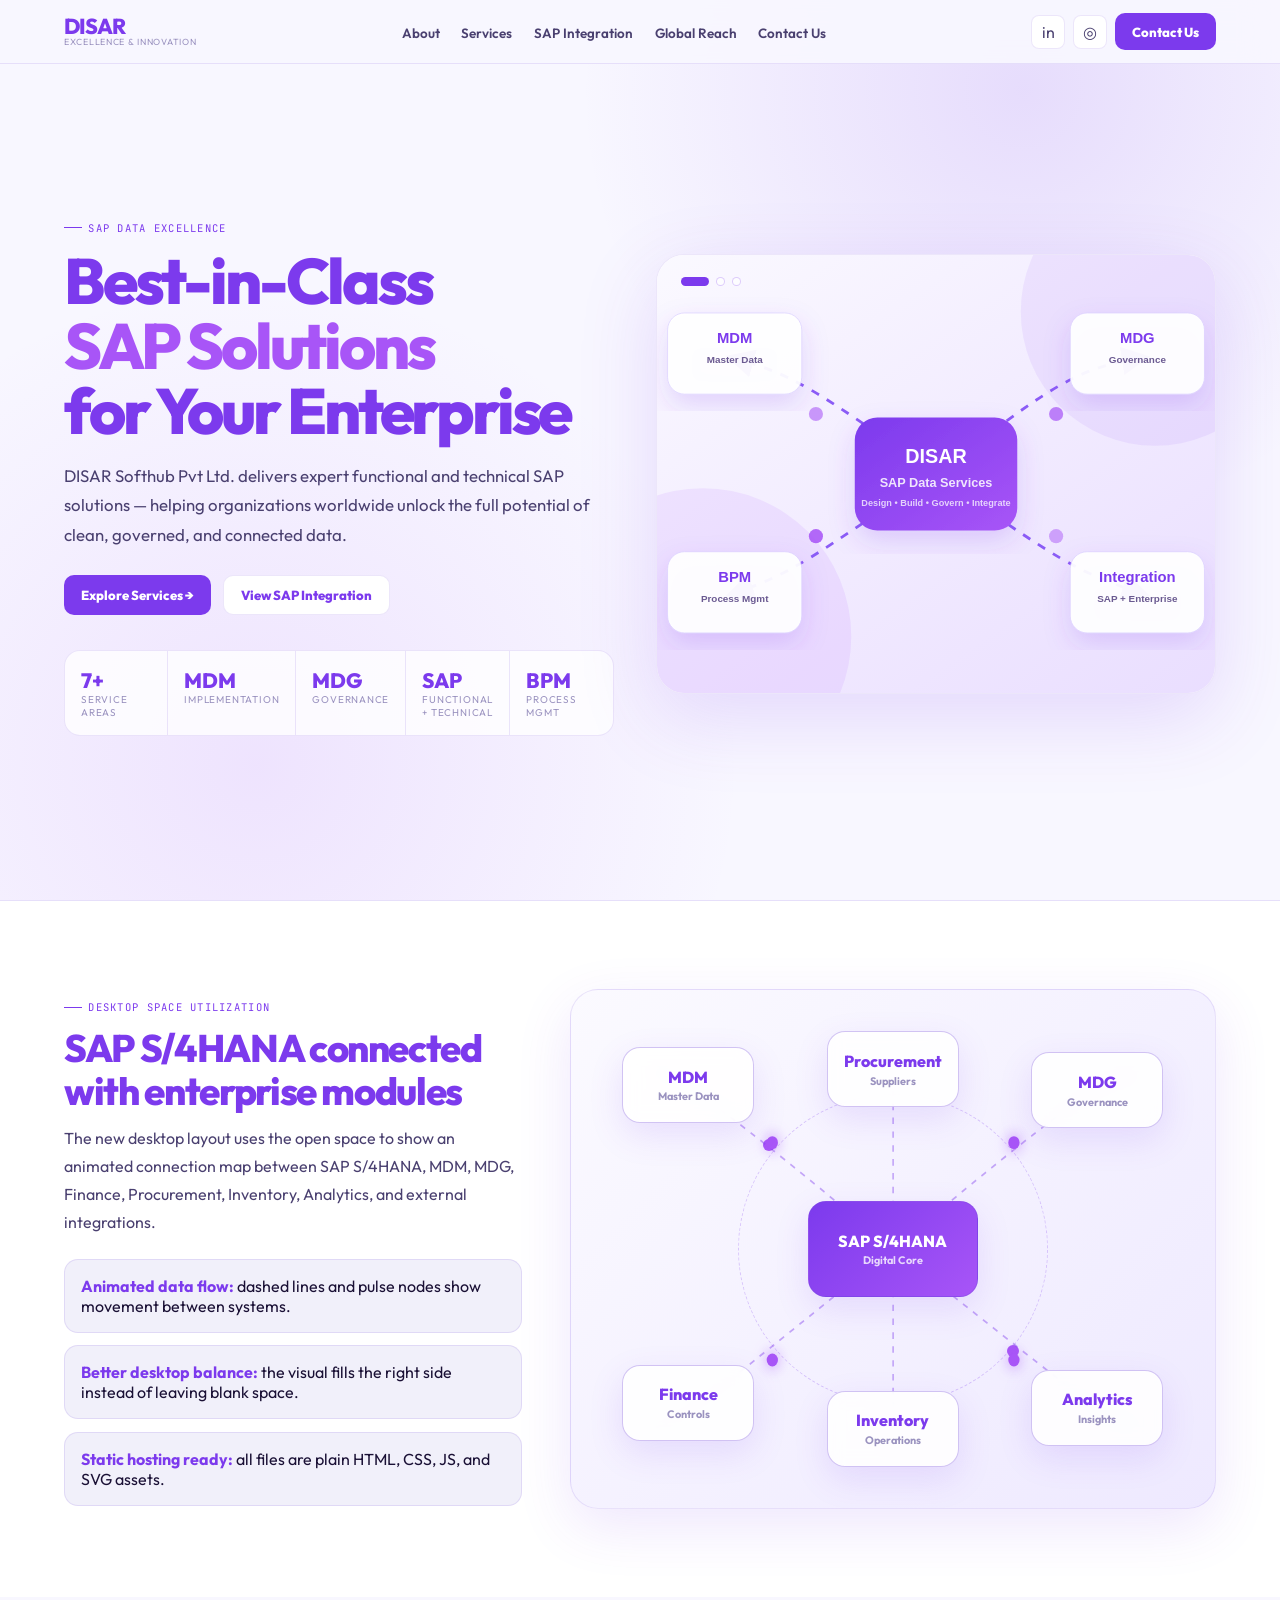
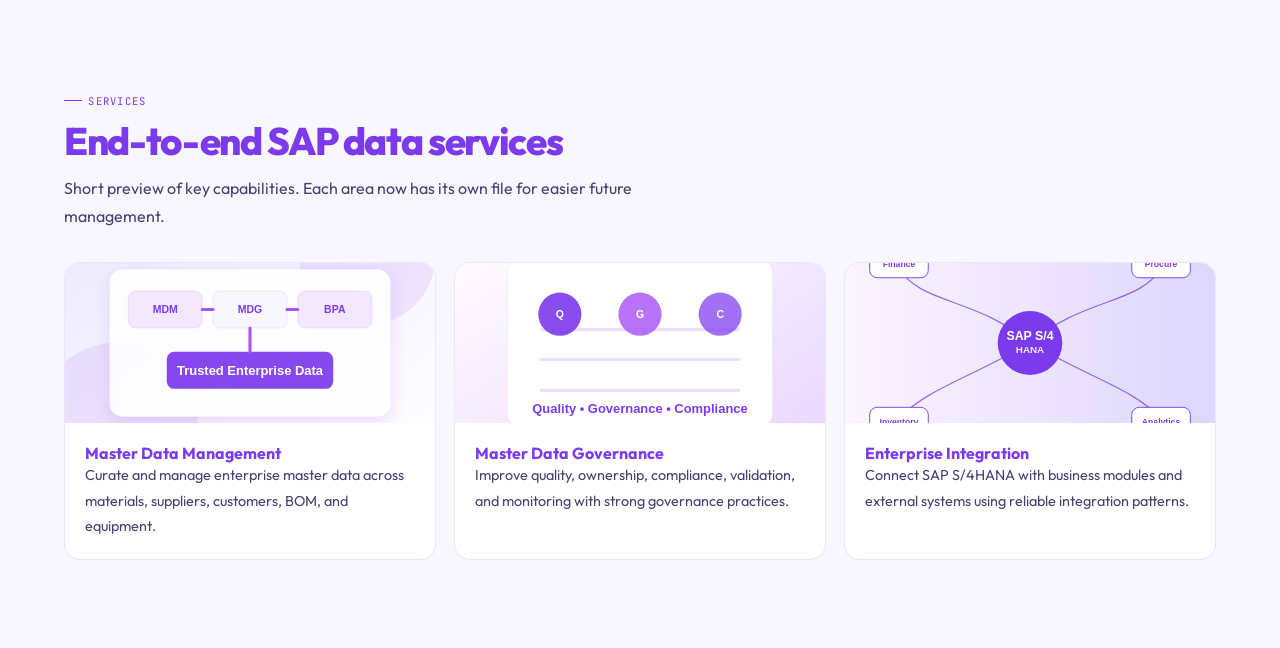
==== commit c6f5b21c: "update v3" ====
--- a/index.html
+++ b/index.html
@@ -1,698 +1,62 @@
 <!DOCTYPE html>
 <html lang="en">
 <head>
-  <meta charset="UTF-8"/>
-  <meta name="viewport" content="width=device-width, initial-scale=1.0"/>
-  <title>DISAR Softhub — Excellence & Innovation</title>
-  <link rel="preconnect" href="https://fonts.googleapis.com"/>
-  <link rel="preconnect" href="https://fonts.gstatic.com" crossorigin/>
-  <link href="https://fonts.googleapis.com/css2?family=Outfit:wght@300;400;500;600;700;800&family=JetBrains+Mono:wght@400;500&display=swap" rel="stylesheet"/>
-  <style>
-    :root {
-      --bg:        #f8f7ff;
-      --bg2:       #f1f0fa;
-      --bg3:       #e9e7f5;
-      --bg4:       #dddaf0;
-      --border:    rgba(120,80,220,0.13);
-      --border-h:  rgba(120,80,220,0.32);
-      --text:      #1a1035;
-      --text-2:    #4a4070;
-      --text-3:    #9b93c0;
-      --accent:    #7c3aed;
-      --accent-2:  #a855f7;
-      --accent-lt: rgba(124,58,237,0.08);
-      --nav-h:     64px;
-      --radius:    12px;
-      --font:      'Outfit', sans-serif;
-      --mono:      'JetBrains Mono', monospace;
-    }
-
-    *, *::before, *::after { box-sizing: border-box; margin: 0; padding: 0; }
-    html { scroll-behavior: smooth; }
-    body {
-      font-family: var(--font);
-      background: var(--bg);
-      color: var(--text);
-      overflow-x: hidden;
-      -webkit-font-smoothing: antialiased;
-    }
-
-    ::-webkit-scrollbar { width: 3px; }
-    ::-webkit-scrollbar-track { background: var(--bg2); }
-    ::-webkit-scrollbar-thumb { background: var(--accent); border-radius: 2px; }
-
-    /* ── TYPOGRAPHY ── */
-    h1 { font-size: clamp(1.8rem, 4vw, 3rem); font-weight: 800; line-height: 1.1; letter-spacing: -0.03em; color: var(--accent); }
-    h2 { font-size: clamp(1.2rem, 2.2vw, 1.6rem); font-weight: 700; line-height: 1.2; letter-spacing: -0.02em; color: var(--accent); margin-bottom: 0.6rem; }
-    h3 { font-size: 0.9rem; font-weight: 600; line-height: 1.4; color: var(--accent); }
-    p  { font-size: 0.85rem; line-height: 1.7; color: var(--text-2); }
-
-    /* ── NAV ── */
-    nav {
-      position: fixed; top: 0; left: 0; right: 0; z-index: 200;
-      height: var(--nav-h);
-      display: flex; align-items: center; justify-content: space-between;
-      padding: 0 4%;
-      background: rgba(248,247,255,0.97);
-      backdrop-filter: blur(20px);
-      border-bottom: 1px solid var(--border);
-    }
-    .logo-wrap { display: flex; flex-direction: column; line-height: 1; text-decoration: none; flex-shrink: 0; }
-    .logo-name  { font-weight: 800; font-size: 1.3rem; letter-spacing: -0.04em; color: var(--accent); }
-    .logo-tagline { font-size: 0.55rem; font-weight: 500; color: var(--text-3); letter-spacing: 0.06em; text-transform: uppercase; margin-top: 2px; }
-
-    .nav-links { display: flex; gap: 1.6rem; list-style: none; flex-shrink: 0; }
-    .nav-links a { text-decoration: none; color: var(--text-2); font-size: 0.82rem; font-weight: 500; transition: color 0.2s; white-space: nowrap; }
-    .nav-links a:hover { color: var(--accent); }
-
-    .nav-right { display: flex; align-items: center; gap: 0.5rem; flex-shrink: 0; }
-    .nav-icon-btn {
-      width: 32px; height: 32px; border-radius: 7px;
-      border: 1px solid var(--border); background: var(--bg2);
-      display: flex; align-items: center; justify-content: center;
-      text-decoration: none; color: var(--text-2); font-size: 0.85rem;
-      transition: all 0.2s; flex-shrink: 0;
-    }
-    .nav-icon-btn:hover { background: var(--accent); color: #fff; border-color: var(--accent); }
-    .nav-contact-btn {
-      padding: 0.45rem 1rem;
-      background: var(--accent); color: #fff;
-      font-size: 0.78rem; font-weight: 700;
-      border-radius: 6px; text-decoration: none;
-      transition: background 0.2s; white-space: nowrap; flex-shrink: 0;
-    }
-    .nav-contact-btn:hover { background: var(--accent-2); }
-
-    /* hamburger */
-    .hamburger { display: none; flex-direction: column; gap: 5px; cursor: pointer; padding: 4px; background: none; border: none; }
-    .hamburger span { width: 22px; height: 1.5px; background: var(--accent); border-radius: 1px; transition: all .25s; display: block; }
-    .hamburger.open span:nth-child(1) { transform: translateY(6.5px) rotate(45deg); }
-    .hamburger.open span:nth-child(2) { opacity: 0; }
-    .hamburger.open span:nth-child(3) { transform: translateY(-6.5px) rotate(-45deg); }
-
-    /* mobile menu */
-    .mobile-menu {
-      display: none; position: fixed;
-      top: var(--nav-h); left: 0; right: 0; bottom: 0;
-      background: var(--bg); overflow-y: auto;
-      border-top: 1px solid var(--border);
-      padding: 1.25rem 6% 3rem;
-      z-index: 199; flex-direction: column;
-    }
-    .mobile-menu.open { display: flex; }
-    .mobile-menu a {
-      text-decoration: none; color: var(--text-2);
-      font-size: 1rem; font-weight: 500;
-      padding: 0.9rem 0; border-bottom: 1px solid var(--border);
-      transition: color .2s;
-    }
-    .mobile-menu a:last-child { border-bottom: none; }
-    .mobile-menu a:hover { color: var(--accent); }
-    .mobile-social { display: flex; gap: 0.75rem; padding: 1.25rem 0 0; }
-    .mobile-social a {
-      border: none; padding: 0;
-      font-size: 0.85rem; font-weight: 600; color: var(--accent);
-    }
-
-    /* ── SECTIONS ── */
-    section { padding: 5rem 5%; }
-    hr.divider { border: none; height: 1px; background: var(--border); }
-
-    /* ── LABEL ── */
-    .label {
-      display: inline-flex; align-items: center; gap: 0.4rem;
-      font-family: var(--mono); font-size: 0.62rem; font-weight: 500;
-      letter-spacing: 0.1em; text-transform: uppercase; color: var(--accent); margin-bottom: 0.75rem;
-    }
-    .label::before { content: ''; width: 14px; height: 1px; background: var(--accent); display: block; flex-shrink: 0; }
-
-    .section-header { margin-bottom: 2.5rem; }
-    .section-header .lead { font-size: 0.85rem; color: var(--text-2); max-width: 520px; line-height: 1.7; margin-top: 0.4rem; }
-
-    /* ── HERO SLIDESHOW ── */
-    #hero {
-      min-height: 100vh;
-      display: flex; flex-direction: column; justify-content: center;
-      position: relative; overflow: hidden;
-      padding-top: calc(var(--nav-h) + 3rem); padding-bottom: 4rem;
-    }
-    .slides-bg {
-      position: absolute; inset: 0; z-index: 0;
-    }
-    .slide {
-      position: absolute; inset: 0;
-      opacity: 0; transition: opacity 1s ease;
-    }
-    .slide.active { opacity: 1; }
-    .slide-1 { background: linear-gradient(135deg,#f8f7ff 0%,#ede9fe 60%,#f8f7ff 100%); }
-    .slide-2 { background: linear-gradient(135deg,#faf5ff 0%,#e9d5ff 60%,#f0f4ff 100%); }
-    .slide-3 { background: linear-gradient(135deg,#f5f3ff 0%,#ddd6fe 60%,#faf5ff 100%); }
-    .slide-4 { background: linear-gradient(135deg,#fdf4ff 0%,#f3e8ff 60%,#f8f7ff 100%); }
-
-    /* floating shapes per slide */
-    .shape {
-      position: absolute; border-radius: 50%;
-      opacity: 0; transition: opacity 1s;
-      pointer-events: none;
-    }
-    .slide.active .shape { opacity: 1; }
-    .shape-a { width: 420px; height: 420px; background: radial-gradient(circle,rgba(124,58,237,0.12),transparent 70%); top:-80px; right:-80px; }
-    .shape-b { width: 260px; height: 260px; background: radial-gradient(circle,rgba(168,85,247,0.1),transparent 70%); bottom:60px; right:180px; }
-    .shape-c { width: 180px; height: 180px; background: radial-gradient(circle,rgba(124,58,237,0.08),transparent 70%); bottom:100px; left:5%; }
-
-    /* slide dots */
-    .slide-dots {
-      position: absolute; bottom: 2.5rem; left: 5%; z-index: 3;
-      display: flex; gap: 0.5rem;
-    }
-    .dot {
-      width: 8px; height: 8px; border-radius: 50%;
-      background: var(--bg3); border: 1.5px solid var(--border);
-      cursor: pointer; transition: all 0.3s;
-    }
-    .dot.active { background: var(--accent); border-color: var(--accent); transform: scale(1.2); }
-
-    .hero-content { position: relative; z-index: 2; max-width: 780px; }
-    h1 em { font-style: normal; color: var(--accent-2); }
-    .hero-sub { font-size: 0.95rem; color: var(--text-2); max-width: 480px; line-height: 1.75; margin-top: 1rem; }
-
-    /* stats strip */
-    .stats-strip {
-      display: flex; flex-wrap: wrap;
-      margin-top: 3.5rem; position: relative; z-index: 2;
-      border: 1px solid var(--border); border-radius: var(--radius);
-      overflow: hidden; max-width: 620px;
-      background: rgba(255,255,255,0.85);
-      backdrop-filter: blur(8px);
-      box-shadow: 0 2px 20px rgba(124,58,237,0.08);
-    }
-    .stat-item { flex: 1; min-width: 120px; padding: 1.1rem 1.4rem; border-right: 1px solid var(--border); }
-    .stat-item:last-child { border-right: none; }
-    .stat-val { font-size: 1.4rem; font-weight: 800; color: var(--accent); letter-spacing: -0.03em; line-height: 1; margin-bottom: 0.2rem; }
-    .stat-lbl { font-size: 0.62rem; font-weight: 500; color: var(--text-3); text-transform: uppercase; letter-spacing: 0.08em; }
-
-    /* ── ABOUT ── */
-    #about { background: #fff; }
-    .about-inner { display: grid; grid-template-columns: 1fr 1fr; gap: 4rem; align-items: start; }
-    .about-text p { margin-bottom: 0.75rem; }
-    .about-text p:last-child { margin-bottom: 0; }
-    .about-subtitles { display: flex; flex-direction: column; gap: 1px; border: 1px solid var(--border); border-radius: var(--radius); overflow: hidden; }
-    .subtitle-row {
-      padding: 1.1rem 1.3rem; background: var(--bg2);
-      display: flex; align-items: flex-start; gap: 0.875rem; transition: background 0.2s;
-    }
-    .subtitle-row:hover { background: var(--bg3); }
-    .subtitle-icon { width: 30px; height: 30px; border-radius: 6px; background: #fff; border: 1px solid var(--border); display: flex; align-items: center; justify-content: center; font-size: 0.85rem; flex-shrink: 0; }
-    .subtitle-row h3 { font-size: 0.8rem; margin-bottom: 0.15rem; }
-    .subtitle-row p  { font-size: 0.75rem; line-height: 1.55; }
-
-    /* ── SERVICES ── */
-    #services { background: var(--bg2); }
-    .services-grid { display: grid; grid-template-columns: repeat(auto-fill, minmax(280px, 1fr)); gap: 1.25rem; }
-    .service-card {
-      background: #fff; border: 1px solid var(--border); border-radius: var(--radius);
-      overflow: hidden; display: flex; flex-direction: column;
-      transition: box-shadow 0.2s, border-color 0.2s;
-    }
-    .service-card:hover { box-shadow: 0 6px 28px rgba(124,58,237,0.13); border-color: var(--border-h); }
-    .service-img-wrap {
-      width: 100%; height: 180px;
-      display: flex; align-items: center; justify-content: center; flex-shrink: 0;
-      font-size: 4rem; position: relative; overflow: hidden;
-    }
-    .service-img-wrap svg { width: 100%; height: 100%; position: absolute; inset: 0; }
-    .service-emoji { position: relative; z-index: 1; font-size: 3.5rem; filter: drop-shadow(0 4px 12px rgba(124,58,237,0.25)); }
-    .service-body { padding: 1.4rem; flex: 1; display: flex; flex-direction: column; }
-    .service-num { font-family: var(--mono); font-size: 0.62rem; color: var(--accent); font-weight: 500; letter-spacing: 0.08em; margin-bottom: 0.5rem; display: block; }
-    .service-body h3 { font-size: 0.875rem; font-weight: 700; margin-bottom: 0.5rem; }
-    .service-body p  { font-size: 0.78rem; line-height: 1.65; flex: 1; }
-    .service-tags { display: flex; flex-wrap: wrap; gap: 0.3rem; margin-top: 0.875rem; }
-    .tag { font-size: 0.65rem; font-weight: 500; padding: 0.18rem 0.55rem; border-radius: 4px; background: var(--accent-lt); color: var(--accent); border: 1px solid rgba(124,58,237,0.18); }
-
-    /* ── GLOBAL REACH ── */
-    #reach { background: #fff; }
-    .reach-inner { display: grid; grid-template-columns: 1fr 1.15fr; gap: 4rem; align-items: start; }
-    .regions { display: flex; flex-wrap: wrap; gap: 0.55rem; margin-top: 1.25rem; }
-    .region-chip {
-      padding: 0.4rem 0.9rem; border-radius: 50px;
-      border: 1px solid var(--border); background: var(--bg2);
-      font-size: 0.78rem; font-weight: 500; color: var(--text-2); transition: all 0.2s;
-    }
-    .region-chip:hover { border-color: var(--accent); color: var(--accent); background: var(--accent-lt); }
-    .why-grid { display: grid; grid-template-columns: 1fr 1fr; gap: 0.875rem; }
-    .why-card {
-      background: var(--bg2); border: 1px solid var(--border); border-radius: var(--radius);
-      padding: 1.1rem; display: flex; flex-direction: column; gap: 0.4rem; transition: background 0.2s;
-    }
-    .why-card:hover { background: var(--bg3); }
-    .why-icon-wrap { width: 34px; height: 34px; border-radius: 7px; background: #fff; border: 1px solid var(--border); display: flex; align-items: center; justify-content: center; font-size: 0.95rem; }
-    .why-card h3 { font-size: 0.78rem; }
-    .why-card p  { font-size: 0.73rem; line-height: 1.6; }
-
-    /* ── VALUES ── */
-    #values { background: var(--bg2); }
-    .vm-grid { display: grid; grid-template-columns: 1fr 1fr; gap: 1.1rem; }
-    .vm-card {
-      padding: 1.75rem; border-radius: var(--radius);
-      border: 1px solid var(--border); background: #fff;
-      transition: border-color 0.2s, box-shadow 0.2s;
-    }
-    .vm-card:hover { border-color: var(--border-h); box-shadow: 0 2px 14px rgba(124,58,237,0.08); }
-    .vm-card.span2 { grid-column: 1 / -1; }
-    .vm-tag { font-family: var(--mono); font-size: 0.6rem; font-weight: 500; letter-spacing: 0.12em; text-transform: uppercase; color: var(--accent); margin-bottom: 0.6rem; display: block; }
-    .vm-card p { font-size: 0.85rem; line-height: 1.75; }
-
-    /* ── CONTACT ── */
-    #contact { background: var(--bg); }
-    .contact-inner { max-width: 500px; }
-    .contact-card { margin-top: 1.75rem; border: 1px solid var(--border); border-radius: var(--radius); overflow: hidden; background: #fff; box-shadow: 0 2px 14px rgba(124,58,237,0.06); }
-    .contact-link {
-      display: flex; align-items: center; gap: 0.875rem;
-      padding: 1rem 1.4rem; background: #fff;
-      border-bottom: 1px solid var(--border);
-      text-decoration: none; color: var(--text-2); font-size: 0.85rem; font-weight: 500;
-      transition: all 0.2s;
-    }
-    .contact-link:last-child { border-bottom: none; }
-    .contact-link:hover { background: var(--accent-lt); color: var(--accent); }
-    .contact-link-icon { width: 32px; height: 32px; border-radius: 6px; background: var(--bg2); border: 1px solid var(--border); display: flex; align-items: center; justify-content: center; font-size: 0.85rem; flex-shrink: 0; }
-    .contact-link-arrow { margin-left: auto; color: var(--text-3); transition: transform 0.2s, color 0.2s; }
-    .contact-link:hover .contact-link-arrow { transform: translateX(3px); color: var(--accent); }
-
-    /* ── FOOTER ── */
-    footer {
-      padding: 1.25rem 5%; border-top: 1px solid var(--border);
-      display: flex; align-items: center; justify-content: center; background: #fff;
-    }
-    footer p { font-size: 0.73rem; color: var(--text-3); }
-
-    /* ── SCROLL BUTTONS ── */
-    .scroll-nav {
-      position: fixed; bottom: 1.75rem; right: 1.75rem;
-      display: flex; flex-direction: column; gap: 6px;
-      z-index: 90; opacity: 0; transform: translateY(10px);
-      pointer-events: none; transition: opacity 0.3s, transform 0.3s;
-    }
-    .scroll-nav.visible { opacity: 1; transform: none; pointer-events: all; }
-    .scroll-nav button {
-      width: 38px; height: 38px; border-radius: 8px;
-      background: var(--accent); color: #fff;
-      border: none; cursor: pointer;
-      display: flex; align-items: center; justify-content: center;
-      font-size: 1rem; font-weight: 700;
-      box-shadow: 0 4px 18px rgba(124,58,237,0.28);
-      transition: background 0.2s, transform 0.2s;
-    }
-    .scroll-nav button:hover { background: var(--accent-2); transform: translateY(-2px); }
-
-    /* ── REVEAL ── */
-    .reveal { opacity: 0; transform: translateY(16px); transition: opacity 0.55s ease, transform 0.55s ease; }
-    .reveal.visible { opacity: 1; transform: none; }
-
-    /* ── RESPONSIVE ── */
-    @media (max-width: 900px) {
-      .nav-links { gap: 1.2rem; }
-    }
-    @media (max-width: 768px) {
-      .nav-links, .nav-icon-btn, .nav-contact-btn { display: none; }
-      .hamburger { display: flex; }
-      .about-inner, .reach-inner { grid-template-columns: 1fr; gap: 2rem; }
-      .vm-grid { grid-template-columns: 1fr; }
-      .vm-card.span2 { grid-column: auto; }
-      .why-grid { grid-template-columns: 1fr 1fr; }
-      section { padding: 4rem 5%; }
-      .stats-strip { max-width: 100%; }
-      .scroll-nav { bottom: 1.1rem; right: 1.1rem; }
-    }
-    @media (max-width: 480px) {
-      nav, section { padding-left: 4%; padding-right: 4%; }
-      .why-grid { grid-template-columns: 1fr; }
-      .services-grid { grid-template-columns: 1fr; }
-      .service-img-wrap { height: 160px; }
-    }
-  </style>
+    <meta charset="UTF-8" />
+    <meta name="viewport" content="width=device-width, initial-scale=1.0" />
+    <link rel="preconnect" href="https://fonts.googleapis.com" />
+    <link rel="preconnect" href="https://fonts.gstatic.com" crossorigin />
+    <link href="https://fonts.googleapis.com/css2?family=Outfit:wght@300;400;500;600;700;800&family=JetBrains+Mono:wght@400;500&display=swap" rel="stylesheet" />
+    <link rel="stylesheet" href="assets/css/styles.css" />
+    <title>DISAR Softhub — SAP Solutions</title>
 </head>
 <body>
-
-<!-- ── NAV ── -->
-<nav>
-  <a href="#hero" class="logo-wrap">
-    <span class="logo-name">DISAR</span>
-    <span class="logo-tagline">Excellence &amp; Innovation</span>
-  </a>
-  <ul class="nav-links">
-    <li><a href="#about">About</a></li>
-    <li><a href="#services">Services</a></li>
-    <li><a href="#reach">Global Reach</a></li>
-    <li><a href="#values">Values</a></li>
-    <li><a href="#contact">Contact Us</a></li>
-  </ul>
-  <div class="nav-right">
-    <a class="nav-icon-btn" href="https://www.linkedin.com/in/disar-softhub-05b449414" target="_blank" title="LinkedIn">
-      <svg width="15" height="15" viewBox="0 0 24 24" fill="currentColor"><path d="M20.447 20.452h-3.554v-5.569c0-1.328-.027-3.037-1.852-3.037-1.853 0-2.136 1.445-2.136 2.939v5.667H9.351V9h3.414v1.561h.046c.477-.9 1.637-1.85 3.37-1.85 3.601 0 4.267 2.37 4.267 5.455v6.286zM5.337 7.433a2.062 2.062 0 01-2.063-2.065 2.064 2.064 0 112.063 2.065zm1.782 13.019H3.555V9h3.564v11.452zM22.225 0H1.771C.792 0 0 .774 0 1.729v20.542C0 23.227.792 24 1.771 24h20.451C23.2 24 24 23.227 24 22.271V1.729C24 .774 23.2 0 22.222 0h.003z"/></svg>
-    </a>
-    <a class="nav-icon-btn" href="https://www.instagram.com/disarsofthub/" target="_blank" title="Instagram">
-      <svg width="15" height="15" viewBox="0 0 24 24" fill="currentColor"><path d="M12 2.163c3.204 0 3.584.012 4.85.07 3.252.148 4.771 1.691 4.919 4.919.058 1.265.069 1.645.069 4.849 0 3.205-.012 3.584-.069 4.849-.149 3.225-1.664 4.771-4.919 4.919-1.266.058-1.644.07-4.85.07-3.204 0-3.584-.012-4.849-.07-3.26-.149-4.771-1.699-4.919-4.92-.058-1.265-.07-1.644-.07-4.849 0-3.204.013-3.583.07-4.849.149-3.227 1.664-4.771 4.919-4.919 1.266-.057 1.645-.069 4.849-.069zM12 0C8.741 0 8.333.014 7.053.072 2.695.272.273 2.69.073 7.052.014 8.333 0 8.741 0 12c0 3.259.014 3.668.072 4.948.2 4.358 2.618 6.78 6.98 6.98C8.333 23.986 8.741 24 12 24c3.259 0 3.668-.014 4.948-.072 4.354-.2 6.782-2.618 6.979-6.98.059-1.28.073-1.689.073-4.948 0-3.259-.014-3.667-.072-4.947-.196-4.354-2.617-6.78-6.979-6.98C15.668.014 15.259 0 12 0zm0 5.838a6.162 6.162 0 100 12.324 6.162 6.162 0 000-12.324zM12 16a4 4 0 110-8 4 4 0 010 8zm6.406-11.845a1.44 1.44 0 100 2.881 1.44 1.44 0 000-2.881z"/></svg>
-    </a>
-    <a href="#contact" class="nav-contact-btn">Contact Us</a>
-  </div>
-  <button class="hamburger" id="hamburger" aria-label="Menu">
-    <span></span><span></span><span></span>
-  </button>
-</nav>
-
-<div class="mobile-menu" id="mobileMenu">
-  <a href="#about"    onclick="closeMenu()">About</a>
-  <a href="#services" onclick="closeMenu()">Services</a>
-  <a href="#reach"    onclick="closeMenu()">Global Reach</a>
-  <a href="#values"   onclick="closeMenu()">Values</a>
-  <a href="#contact"  onclick="closeMenu()">Contact Us</a>
-  <div class="mobile-social">
-    <a href="https://www.linkedin.com/in/disar-softhub-05b449414" target="_blank">LinkedIn</a>
-    <a href="https://www.instagram.com/disarsofthub/" target="_blank">Instagram</a>
-  </div>
-</div>
-
-<!-- ── HERO ── -->
-<section id="hero">
-  <div class="slides-bg" id="slidesBg">
-    <div class="slide slide-1 active">
-      <div class="shape shape-a"></div>
-      <div class="shape shape-b"></div>
-      <div class="shape shape-c"></div>
+    <nav>
+        <a href="index.html" class="logo-wrap"><span class="logo-name">DISAR</span><span class="logo-tagline">Excellence &amp; Innovation</span></a>
+        <ul class="nav-links">
+            <li><a href="about.html">About</a></li>
+            <li><a href="services.html">Services</a></li>
+            <li><a href="integration.html">SAP Integration</a></li>
+            <li><a href="reach.html">Global Reach</a></li>
+            <!--<li><a href="values.html">Values</a></li>-->
+            <li><a href="contact.html">Contact Us</a></li>
+        </ul>
+        <div class="nav-right">
+            <a class="nav-icon-btn" href="https://www.linkedin.com/in/disar-softhub-05b449414" target="_blank" title="LinkedIn">in</a>
+            <a class="nav-icon-btn" href="https://www.instagram.com/disarsofthub/" target="_blank" title="Instagram">◎</a>
+            <a href="contact.html" class="nav-contact-btn">Contact Us</a>
+        </div>
+        <button class="hamburger" id="hamburger" aria-label="Menu"><span></span><span></span><span></span></button>
+    </nav>
+    <div class="mobile-menu" id="mobileMenu">
+        <a href="about.html" onclick="closeMenu()">About</a><a href="services.html" onclick="closeMenu()">Services</a><a href="integration.html" onclick="closeMenu()">SAP Integration</a><a href="reach.html" onclick="closeMenu()">Global Reach</a><a href="values.html" onclick="closeMenu()">Values</a><a href="contact.html" onclick="closeMenu()">Contact Us</a>
     </div>
-    <div class="slide slide-2">
-      <div class="shape shape-a"></div>
-      <div class="shape shape-b"></div>
-    </div>
-    <div class="slide slide-3">
-      <div class="shape shape-a"></div>
-      <div class="shape shape-c"></div>
-    </div>
-    <div class="slide slide-4">
-      <div class="shape shape-b"></div>
-      <div class="shape shape-c"></div>
-    </div>
-  </div>
-  <div class="slide-dots" id="slideDots">
-    <div class="dot active" onclick="goSlide(0)"></div>
-    <div class="dot" onclick="goSlide(1)"></div>
-    <div class="dot" onclick="goSlide(2)"></div>
-    <div class="dot" onclick="goSlide(3)"></div>
-  </div>
-  <div class="hero-content">
-    <h1>Best-in-Class<br><em>SAP Solutions</em><br>for Your Enterprise</h1>
-    <p class="hero-sub">DISAR Softhub Pvt Ltd. delivers expert functional and technical SAP solutions — helping organizations worldwide unlock the full potential of their data.</p>
-  </div>
-  <div class="stats-strip reveal">
-    <div class="stat-item"><div class="stat-val">7+</div><div class="stat-lbl">Service Areas</div></div>
-    <div class="stat-item"><div class="stat-val">MDM</div><div class="stat-lbl">Expert Implementation</div></div>
-    <div class="stat-item"><div class="stat-val">MDG</div><div class="stat-lbl">Data Governance</div></div>
-    <div class="stat-item"><div class="stat-val">SAP</div><div class="stat-lbl">Functional &amp; Technical</div></div>
-    <div class="stat-item"><div class="stat-val">BPM</div><div class="stat-lbl">Process Management</div></div>
-  </div>
-</section>
-
-<hr class="divider">
-
-<!-- ── ABOUT ── -->
-<section id="about">
-  <div class="about-inner">
-    <div class="about-text reveal">
-      <h2>About Us</h2>
-      <p>DISAR Softhub Pvt Ltd. is a forward-thinking data solutions company helping organizations unlock the full potential of their data. In today's digital landscape, data is not just an asset — it's the foundation of strategic decision-making, operational efficiency, and customer satisfaction.</p>
-      <p>We specialize in designing, implementing, and optimizing enterprise-scale Data Management, Master Data Management (MDM), Master Data Governance (MDG) services, and Enterprise Integration solutions tailored to meet the unique needs of modern enterprises.</p>
-      <p>DISAR is here to give the best solutions and services on Functional and Technical areas in SAP.</p>
-    </div>
-    <div class="about-subtitles reveal">
-      <div class="subtitle-row">
-        <div class="subtitle-icon">🌍</div>
-        <div>
-          <h3>Our Expertise</h3>
-          <p>DISAR interacts with customers across the globe from India, USA, UK, Mexico, and Germany — delivering precision, clarity, and results on every engagement.</p>
-        </div>
-      </div>
-      <div class="subtitle-row">
-        <div class="subtitle-icon">🎯</div>
-        <div>
-          <h3>Our Mission</h3>
-          <p>To empower organizations with clean, trusted, and governed data that fuels digital transformation, compliance, and intelligent decision-making.</p>
-        </div>
-      </div>
-      <div class="subtitle-row">
-        <div class="subtitle-icon">🔭</div>
-        <div>
-          <h3>Our Vision</h3>
-          <p>Creating outstanding value for Customers through world-class data solutions and enduring partnerships.</p>
-        </div>
-      </div>
-      <div class="subtitle-row">
-        <div class="subtitle-icon">🤝</div>
-        <div>
-          <h3>Our Values</h3>
-          <p>We build trust by being honest and fair in all that we do, and we expect the same from others.</p>
-        </div>
-      </div>
-    </div>
-  </div>
-</section>
-
-<hr class="divider">
-
-<!-- ── SERVICES ── -->
-<section id="services">
-  <div class="section-header reveal">
-    <h2>Our Services</h2>
-    <p class="lead">End-to-end SAP functional and technical services designed to transform how enterprises manage, govern, and leverage their data.</p>
-  </div>
-  <div class="services-grid reveal">
-
-    <div class="service-card">
-      <div class="service-img-wrap" style="background:linear-gradient(135deg,#ede9fe,#c4b5fd);">
-        <svg viewBox="0 0 300 180" xmlns="http://www.w3.org/2000/svg"><rect x="40" y="50" width="80" height="80" rx="12" fill="rgba(124,58,237,0.15)" stroke="rgba(124,58,237,0.4)" stroke-width="2"/><rect x="180" y="50" width="80" height="80" rx="12" fill="rgba(124,58,237,0.15)" stroke="rgba(124,58,237,0.4)" stroke-width="2"/><rect x="110" y="75" width="80" height="50" rx="8" fill="rgba(168,85,247,0.2)" stroke="rgba(168,85,247,0.5)" stroke-width="1.5"/><line x1="120" y1="90" x2="180" y2="90" stroke="rgba(124,58,237,0.5)" stroke-width="1.5"/><line x1="120" y1="103" x2="180" y2="103" stroke="rgba(124,58,237,0.3)" stroke-width="1.5"/><line x1="120" y1="116" x2="155" y2="116" stroke="rgba(124,58,237,0.2)" stroke-width="1.5"/></svg>
-        <span class="service-emoji">🗄️</span>
-      </div>
-      <div class="service-body">
-        <span class="service-num">01 — MDM</span>
-        <h3>Master Data Management</h3>
-        <p>Curating and managing master data to ensure quality and fitness for purpose across all enterprise operations — Materials, Suppliers, Customers, Bill of Materials, and Equipment.</p>
-        <div class="service-tags"><span class="tag">Materials</span><span class="tag">Vendors</span><span class="tag">Customers</span><span class="tag">BOM</span><span class="tag">Equipment</span></div>
-      </div>
-    </div>
-
-    <div class="service-card">
-      <div class="service-img-wrap" style="background:linear-gradient(135deg,#f3e8ff,#e9d5ff);">
-        <svg viewBox="0 0 300 180" xmlns="http://www.w3.org/2000/svg"><circle cx="150" cy="90" r="55" fill="none" stroke="rgba(124,58,237,0.3)" stroke-width="2" stroke-dasharray="6 4"/><circle cx="150" cy="90" r="35" fill="rgba(124,58,237,0.12)" stroke="rgba(124,58,237,0.4)" stroke-width="2"/><circle cx="150" cy="90" r="15" fill="rgba(168,85,247,0.35)"/><line x1="80" y1="50" x2="115" y2="75" stroke="rgba(124,58,237,0.4)" stroke-width="1.5"/><line x1="220" y1="50" x2="185" y2="75" stroke="rgba(124,58,237,0.4)" stroke-width="1.5"/><line x1="80" y1="130" x2="115" y2="105" stroke="rgba(124,58,237,0.4)" stroke-width="1.5"/><line x1="220" y1="130" x2="185" y2="105" stroke="rgba(124,58,237,0.4)" stroke-width="1.5"/></svg>
-        <span class="service-emoji">🛡️</span>
-      </div>
-      <div class="service-body">
-        <span class="service-num">02 — MDG</span>
-        <h3>Master Data Governance</h3>
-        <p>Improving data quality by assigning responsibility for accuracy, completeness, consistency, timeliness, validity, and uniqueness. We use Six Sigma methodologies for data mapping, profiling, cleansing, and monitoring.</p>
-        <div class="service-tags"><span class="tag">Data Quality</span><span class="tag">Stewardship</span><span class="tag">Compliance</span><span class="tag">Six Sigma</span></div>
-      </div>
-    </div>
-
-    <div class="service-card">
-      <div class="service-img-wrap" style="background:linear-gradient(135deg,#faf5ff,#ddd6fe);">
-        <svg viewBox="0 0 300 180" xmlns="http://www.w3.org/2000/svg"><rect x="50" y="70" width="50" height="40" rx="8" fill="rgba(124,58,237,0.15)" stroke="rgba(124,58,237,0.4)" stroke-width="2"/><rect x="125" y="55" width="50" height="70" rx="8" fill="rgba(168,85,247,0.2)" stroke="rgba(168,85,247,0.5)" stroke-width="2"/><rect x="200" y="70" width="50" height="40" rx="8" fill="rgba(124,58,237,0.15)" stroke="rgba(124,58,237,0.4)" stroke-width="2"/><path d="M100 90 L125 90" stroke="rgba(124,58,237,0.5)" stroke-width="2" marker-end="url(#a)"/><path d="M175 90 L200 90" stroke="rgba(124,58,237,0.5)" stroke-width="2" marker-end="url(#a)"/><defs><marker id="a" markerWidth="6" markerHeight="6" refX="5" refY="3" orient="auto"><path d="M0,0 L6,3 L0,6 Z" fill="rgba(124,58,237,0.5)"/></marker></defs></svg>
-        <span class="service-emoji">⚙️</span>
-      </div>
-      <div class="service-body">
-        <span class="service-num">03 — BPA</span>
-        <h3>Business Process Automation</h3>
-        <p>Technology-enabled automation of complex business processes to streamline operations, achieve digital transformation, improve service quality, and contain costs through application integration.</p>
-        <div class="service-tags"><span class="tag">Automation</span><span class="tag">Integration</span><span class="tag">Digital Transformation</span></div>
-      </div>
-    </div>
-
-    <div class="service-card">
-      <div class="service-img-wrap" style="background:linear-gradient(135deg,#ede9fe,#c4b5fd);">
-        <svg viewBox="0 0 300 180" xmlns="http://www.w3.org/2000/svg"><rect x="60" y="40" width="180" height="100" rx="10" fill="rgba(124,58,237,0.08)" stroke="rgba(124,58,237,0.3)" stroke-width="2"/><line x1="80" y1="65" x2="220" y2="65" stroke="rgba(124,58,237,0.4)" stroke-width="1.5"/><line x1="80" y1="82" x2="200" y2="82" stroke="rgba(124,58,237,0.25)" stroke-width="1.5"/><line x1="80" y1="99" x2="180" y2="99" stroke="rgba(124,58,237,0.2)" stroke-width="1.5"/><line x1="80" y1="116" x2="160" y2="116" stroke="rgba(124,58,237,0.15)" stroke-width="1.5"/><circle cx="72" cy="65" r="4" fill="rgba(168,85,247,0.6)"/><circle cx="72" cy="82" r="4" fill="rgba(168,85,247,0.4)"/><circle cx="72" cy="99" r="4" fill="rgba(168,85,247,0.3)"/><circle cx="72" cy="116" r="4" fill="rgba(168,85,247,0.2)"/></svg>
-        <span class="service-emoji">📋</span>
-      </div>
-      <div class="service-body">
-        <span class="service-num">04 — BRC</span>
-        <h3>Business Rules Creation</h3>
-        <p>Establishing business rules that assert structure and control organizational behavior — helping achieve goals, reduce mistakes, comply with legal requirements, and increase customer loyalty.</p>
-        <div class="service-tags"><span class="tag">Rule Design</span><span class="tag">Documentation</span><span class="tag">Compliance</span></div>
-      </div>
-    </div>
-
-    <div class="service-card">
-      <div class="service-img-wrap" style="background:linear-gradient(135deg,#f5f3ff,#e9d5ff);">
-        <svg viewBox="0 0 300 180" xmlns="http://www.w3.org/2000/svg"><circle cx="150" cy="90" r="50" fill="none" stroke="rgba(124,58,237,0.35)" stroke-width="2"/><path d="M150 40 A50 50 0 0 1 200 90" fill="rgba(168,85,247,0.2)" stroke="none"/><path d="M200 90 A50 50 0 0 1 150 140" fill="rgba(124,58,237,0.1)" stroke="none"/><circle cx="150" cy="40" r="7" fill="rgba(124,58,237,0.7)"/><circle cx="200" cy="90" r="7" fill="rgba(168,85,247,0.7)"/><circle cx="150" cy="140" r="7" fill="rgba(124,58,237,0.5)"/><circle cx="100" cy="90" r="7" fill="rgba(168,85,247,0.4)"/><path d="M148 41 L102 88" stroke="rgba(124,58,237,0.3)" stroke-width="1.5"/><path d="M152 41 L198 88" stroke="rgba(124,58,237,0.3)" stroke-width="1.5"/><path d="M198 92 L152 138" stroke="rgba(124,58,237,0.3)" stroke-width="1.5"/><path d="M102 92 L148 138" stroke="rgba(124,58,237,0.3)" stroke-width="1.5"/></svg>
-        <span class="service-emoji">🔄</span>
-      </div>
-      <div class="service-body">
-        <span class="service-num">05 — BPM</span>
-        <h3>Business Process Management</h3>
-        <p>A disciplined approach to identify, design, execute, measure, monitor, and control business processes — aligning them to strategy for effective overall performance.</p>
-        <div class="service-tags"><span class="tag">Process Design</span><span class="tag">Optimization</span><span class="tag">Monitoring</span></div>
-      </div>
-    </div>
-
-    <div class="service-card">
-      <div class="service-img-wrap" style="background:linear-gradient(135deg,#ddd6fe,#f3e8ff);">
-        <svg viewBox="0 0 300 180" xmlns="http://www.w3.org/2000/svg"><rect x="40" y="75" width="55" height="35" rx="7" fill="rgba(124,58,237,0.15)" stroke="rgba(124,58,237,0.4)" stroke-width="2"/><rect x="122" y="75" width="55" height="35" rx="7" fill="rgba(124,58,237,0.15)" stroke="rgba(124,58,237,0.4)" stroke-width="2"/><rect x="204" y="75" width="55" height="35" rx="7" fill="rgba(124,58,237,0.15)" stroke="rgba(124,58,237,0.4)" stroke-width="2"/><path d="M95 92 L122 92" stroke="rgba(124,58,237,0.6)" stroke-width="2" stroke-dasharray="4 3"/><path d="M177 92 L204 92" stroke="rgba(124,58,237,0.6)" stroke-width="2" stroke-dasharray="4 3"/><circle cx="108" cy="92" r="5" fill="rgba(168,85,247,0.8)"/><circle cx="191" cy="92" r="5" fill="rgba(168,85,247,0.8)"/></svg>
-        <span class="service-emoji">🔗</span>
-      </div>
-      <div class="service-body">
-        <span class="service-num">06 — DI</span>
-        <h3>Data Integration</h3>
-        <p>Combining data from heterogeneous systems into a single coherent data store — enabling synchronous data across your network and enabling business intelligence extraction.</p>
-        <div class="service-tags"><span class="tag">ETL Pipelines</span><span class="tag">Big Data</span><span class="tag">BI</span></div>
-      </div>
-    </div>
-
-    <div class="service-card">
-      <div class="service-img-wrap" style="background:linear-gradient(135deg,#e9d5ff,#ede9fe);">
-        <svg viewBox="0 0 300 180" xmlns="http://www.w3.org/2000/svg"><rect x="60" y="100" width="180" height="40" rx="8" fill="rgba(124,58,237,0.12)" stroke="rgba(124,58,237,0.35)" stroke-width="2"/><rect x="80" y="65" width="140" height="35" rx="7" fill="rgba(168,85,247,0.18)" stroke="rgba(168,85,247,0.4)" stroke-width="2"/><rect x="100" y="35" width="100" height="30" rx="6" fill="rgba(124,58,237,0.22)" stroke="rgba(124,58,237,0.5)" stroke-width="2"/><path d="M150 35 L150 10 L165 20 M150 10 L135 20" stroke="rgba(124,58,237,0.6)" stroke-width="2" fill="none"/></svg>
-        <span class="service-emoji">🚀</span>
-      </div>
-      <div class="service-body">
-        <span class="service-num">07 — ET</span>
-        <h3>Enterprise Transitions</h3>
-        <p>Transitioning master data into modern ERP environments — ensuring greater accuracy, streamlined processes, and improved integration across procurement, inventory, and finance.</p>
-        <div class="service-tags"><span class="tag">ERP Migration</span><span class="tag">SAP HANA</span><span class="tag">Finance</span><span class="tag">Procurement</span></div>
-      </div>
-    </div>
-
-  </div>
-</section>
-
-<hr class="divider">
-
-<!-- ── GLOBAL REACH ── -->
-<section id="reach">
-  <div class="reach-inner">
-    <div class="reveal">
-      <h2>Serving Clients Worldwide</h2>
-      <p>We interact with customers across the globe with deep expertise in making the best out of technical engagements. Highly organized and customer-focused, we drive maximum satisfaction on every project.</p>
-      <div class="regions">
-        <span class="region-chip">🇮🇳 India</span>
-        <span class="region-chip">🇺🇸 USA</span>
-        <span class="region-chip">🇬🇧 UK</span>
-        <span class="region-chip">🇲🇽 Mexico</span>
-        <span class="region-chip">🇩🇪 Germany</span>
-        <span class="region-chip">🇷🇺 Russia</span>
-        <span class="region-chip">🇺🇦 Ukraine</span>
-        <span class="region-chip">🇹🇭 Thailand</span>
-      </div>
-    </div>
-    <div class="why-grid reveal">
-      <div class="why-card"><div class="why-icon-wrap">📈</div><h3>Agile &amp; Scalable</h3><p>Solutions that grow with your business as your data landscape evolves.</p></div>
-      <div class="why-card"><div class="why-icon-wrap">🏭</div><h3>Deep Industry Knowledge</h3><p>Proven expertise across Pharma, Engineering, Manufacturing, and more.</p></div>
-      <div class="why-card"><div class="why-icon-wrap">⚡</div><h3>Accelerators &amp; Frameworks</h3><p>Proprietary tools that reduce cost and increase time-to-value.</p></div>
-      <div class="why-card"><div class="why-icon-wrap">🔧</div><h3>Platform Expertise</h3><p>Hands-on experience with Ataccama, Syniti, and leading SAP platforms.</p></div>
-    </div>
-  </div>
-</section>
-
-<hr class="divider">
-
-<!-- ── VALUES ── -->
-<section id="values">
-  <div class="section-header reveal">
-    <h2>Mission, Vision &amp; Values</h2>
-  </div>
-  <div class="vm-grid reveal">
-    <div class="vm-card">
-      <span class="vm-tag">Mission</span>
-      <p>To empower organizations with clean, trusted, and governed data that fuels digital transformation, compliance, and intelligent decision-making.</p>
-    </div>
-    <div class="vm-card">
-      <span class="vm-tag">Vision</span>
-      <p>Creating an outstanding value for Customers through world-class data solutions and enduring partnerships built on transparency and results.</p>
-    </div>
-    <div class="vm-card span2">
-      <span class="vm-tag">Our Values</span>
-      <p>We will build trust by being honest and fair in all that we do, and we expect the same from others. Every solution we deliver reflects our belief that great data is the foundation of a great business. Our commitment to excellence drives every engagement, from discovery through delivery.</p>
-    </div>
-  </div>
-</section>
-
-<hr class="divider">
-
-<!-- ── CONTACT ── -->
-<section id="contact">
-  <div class="contact-inner">
-    <div class="reveal">
-      <h2>Contact Us</h2>
-      <p>Ready to transform your data strategy? Reach out to us.</p>
-    </div>
-    <div class="contact-card reveal">
-      <a href="mailto:info@disar.co.in" class="contact-link">
-        <span class="contact-link-icon">📧</span><span>info@disar.co.in</span><span class="contact-link-arrow">→</span>
-      </a>
-      <a href="https://www.disar.co.in" target="_blank" class="contact-link">
-        <span class="contact-link-icon">🌐</span><span>www.disar.co.in</span><span class="contact-link-arrow">→</span>
-      </a>
-      <a href="https://www.linkedin.com/in/disar-softhub-05b449414" target="_blank" class="contact-link">
-        <span class="contact-link-icon">💼</span><span>LinkedIn — Disar Softhub</span><span class="contact-link-arrow">→</span>
-      </a>
-      <a href="https://www.instagram.com/disarsofthub/" target="_blank" class="contact-link">
-        <span class="contact-link-icon">📷</span><span>Instagram — @disarsofthub</span><span class="contact-link-arrow">→</span>
-      </a>
-    </div>
-  </div>
-</section>
-
-<!-- ── FOOTER ── -->
-<footer>
-  <p>© 2025 Disar Softhub Pvt Ltd. All rights reserved.</p>
-</footer>
-
-<!-- ── SCROLL BUTTONS ── -->
-<div class="scroll-nav" id="scrollNav">
-  <button onclick="window.scrollTo({top:0,behavior:'smooth'})" title="Scroll to top">↑</button>
-  <button onclick="window.scrollTo({top:document.body.scrollHeight,behavior:'smooth'})" title="Scroll to bottom">↓</button>
-</div>
-
-<script>
-  /* ── Hamburger ── */
-  const hamburger  = document.getElementById('hamburger');
-  const mobileMenu = document.getElementById('mobileMenu');
-  hamburger.addEventListener('click', () => {
-    const open = mobileMenu.classList.toggle('open');
-    hamburger.classList.toggle('open', open);
-  });
-  function closeMenu() {
-    mobileMenu.classList.remove('open');
-    hamburger.classList.remove('open');
-  }
-
-  /* ── Hero Slideshow ── */
-  const slides = document.querySelectorAll('.slide');
-  const dots   = document.querySelectorAll('.dot');
-  let current  = 0, timer;
-
-  function goSlide(n) {
-    slides[current].classList.remove('active');
-    dots[current].classList.remove('active');
-    current = n;
-    slides[current].classList.add('active');
-    dots[current].classList.add('active');
-  }
-  function nextSlide() { goSlide((current + 1) % slides.length); }
-  function startTimer() { timer = setInterval(nextSlide, 4000); }
-  function resetTimer()  { clearInterval(timer); startTimer(); }
-
-  /* expose goSlide globally for onclick */
-  window.goSlide = function(n) { goSlide(n); resetTimer(); };
-  startTimer();
-
-  /* ── Scroll Reveal ── */
-  const io = new IntersectionObserver((entries) => {
-    entries.forEach(e => { if (e.isIntersecting) { e.target.classList.add('visible'); io.unobserve(e.target); } });
-  }, { threshold: 0.08 });
-  document.querySelectorAll('.reveal').forEach(el => io.observe(el));
-
-  /* ── Scroll Buttons ── */
-  const scrollNav = document.getElementById('scrollNav');
-  window.addEventListener('scroll', () => {
-    scrollNav.classList.toggle('visible', window.scrollY > 300);
-  }, { passive: true });
-</script>
+    <main>
+        <section class="hero" id="hero">
+            <div class="reveal">
+                <span class="label">SAP Data Excellence</span><h1>Best-in-Class<br><em>SAP Solutions</em><br>for Your Enterprise</h1><p class="hero-sub">DISAR Softhub Pvt Ltd. delivers expert functional and technical SAP solutions — helping organizations worldwide unlock the full potential of clean, governed, and connected data.</p><div class="hero-actions"><a class="btn" href="services.html">Explore Services →</a><a class="btn secondary" href="integration.html">View SAP Integration</a></div>
+                <div class="stats-strip"><div class="stat-item"><div class="stat-val">7+</div><div class="stat-lbl">Service Areas</div></div><div class="stat-item"><div class="stat-val">MDM</div><div class="stat-lbl">Implementation</div></div><div class="stat-item"><div class="stat-val">MDG</div><div class="stat-lbl">Governance</div></div><div class="stat-item"><div class="stat-val">SAP</div><div class="stat-lbl">Functional + Technical</div></div><div class="stat-item"><div class="stat-val">BPM</div><div class="stat-lbl">Process Mgmt</div></div></div>
+            </div>
+            <div class="hero-visual reveal">
+                <div class="hero-dots">
+                    <button class="hero-dot active" onclick="goHeroSlide(0)" aria-label="What we do slide"></button>
+                    <button class="hero-dot" onclick="goHeroSlide(1)" aria-label="Global connection slide"></button>
+                    <button class="hero-dot" onclick="goHeroSlide(2)" aria-label="Industry standards slide"></button>
+                </div>
+                <div class="hero-slide active"
+                     style="background-image:url('assets/images/hero-what-we-do.svg')"></div>
+                <div class="hero-slide" 
+                     style="background-image:url('assets/images/hero-global-connection.svg')"></div>
+                <div class="hero-slide" 
+                     style="background-image:url('assets/images/hero-industry-standards.svg')"></div>
+                <!--<div class="slide-caption" id="heroCaption"><strong>What We Do</strong><p>SAP data services across MDM, MDG, BPM, integration, and enterprise transformation.</p></div>-->
+            </div>
+        </section>
+        <hr class="divider">
+        <section class="connection-section"><div class="connection-layout"><div class="reveal"><span class="label">Desktop Space Utilization</span><h2>SAP S/4HANA connected with enterprise modules</h2><p class="lead">The new desktop layout uses the open space to show an animated connection map between SAP S/4HANA, MDM, MDG, Finance, Procurement, Inventory, Analytics, and external integrations.</p><div class="connection-list"><div class="mini-card"><b>Animated data flow:</b> dashed lines and pulse nodes show movement between systems.</div><div class="mini-card"><b>Better desktop balance:</b> the visual fills the right side instead of leaving blank space.</div><div class="mini-card"><b>Static hosting ready:</b> all files are plain HTML, CSS, JS, and SVG assets.</div></div></div><div class="network-map reveal"><div class="orbit"></div><svg viewBox="0 0 800 560" preserveAspectRatio="none"><path class="pulse-line" d="M400 280 C180 120 150 105 100 85" /><path class="pulse-line" d="M400 280 C620 120 650 105 700 85" /><path class="pulse-line" d="M400 280 C185 430 155 455 100 475" /><path class="pulse-line" d="M400 280 C620 430 650 455 700 475" /><path class="pulse-line" d="M400 280 C400 135 400 95 400 65" /><path class="pulse-line" d="M400 280 C400 425 400 465 400 505" /><circle class="pulse-dot" cx="250" cy="165" r="7" /><circle class="pulse-dot" cx="550" cy="165" r="7" /><circle class="pulse-dot" cx="250" cy="400" r="7" /><circle class="pulse-dot" cx="550" cy="400" r="7" /></svg><div class="module core">SAP S/4HANA<span>Digital Core</span></div><div class="module m1">MDM<span>Master Data</span></div><div class="module m2">MDG<span>Governance</span></div><div class="module m3">Finance<span>Controls</span></div><div class="module m4">Analytics<span>Insights</span></div><div class="module m5">Procurement<span>Suppliers</span></div><div class="module m6">Inventory<span>Operations</span></div></div><p class="desktop-note" style="display:none">The animated SAP integration diagram is hidden on very small screens to keep the mobile page clean.</p></div></section>
+        <section><div class="section-header reveal"><span class="label">Services</span><h2>End-to-end SAP data services</h2><p class="lead">Short preview of key capabilities. Each area now has its own file for easier future management.</p></div><div class="cards-grid reveal"><div class="card"><div class="card-img" style="background-image:url('assets/images/hero-data.svg')"></div><div class="card-body"><h3>Master Data Management</h3><p>Curate and manage enterprise master data across materials, suppliers, customers, BOM, and equipment.</p></div></div><div class="card"><div class="card-img" style="background-image:url('assets/images/hero-governance.svg')"></div><div class="card-body"><h3>Master Data Governance</h3><p>Improve quality, ownership, compliance, validation, and monitoring with strong governance practices.</p></div></div><div class="card"><div class="card-img" style="background-image:url('assets/images/hero-sap.svg')"></div><div class="card-body"><h3>Enterprise Integration</h3><p>Connect SAP S/4HANA with business modules and external systems using reliable integration patterns.</p></div></div></div></section>
+    </main>
+    <!--<footer><p>© 2025 Disar Softhub Pvt Ltd. All rights reserved.</p></footer>-->
+    <div class="scroll-nav" id="scrollNav"><button onclick="window.scrollTo({top:0,behavior:'smooth'})">↑</button><button onclick="window.scrollTo({top:document.body.scrollHeight,behavior:'smooth'})">↓</button></div>
+    <script src="assets/js/script.js"></script>
 </body>
 </html>
--- a/assets/css/styles.css
+++ b/assets/css/styles.css
@@ -0,0 +1,12 @@
+:root{
+  --bg:#f8f7ff;--bg2:#f1f0fa;--bg3:#e9e7f5;--border:rgba(120,80,220,.14);--border-h:rgba(120,80,220,.34);
+  --text:#1a1035;--text-2:#4a4070;--text-3:#9b93c0;--accent:#7c3aed;--accent-2:#a855f7;--accent-lt:rgba(124,58,237,.08);
+  --nav-h:64px;--radius:16px;--font:'Outfit',sans-serif;--mono:'JetBrains Mono',monospace
+}
+*{box-sizing:border-box;margin:0;padding:0}html{scroll-behavior:smooth}body{font-family:var(--font);background:var(--bg);color:var(--text);overflow-x:hidden;-webkit-font-smoothing:antialiased}a{color:inherit}p{font-size:.9rem;line-height:1.75;color:var(--text-2)}h1{font-size:clamp(2.2rem,5vw,4.9rem);font-weight:800;line-height:1.02;letter-spacing:-.05em;color:var(--accent)}h1 em{font-style:normal;color:var(--accent-2)}h2{font-size:clamp(1.55rem,3vw,2.45rem);font-weight:800;line-height:1.12;letter-spacing:-.035em;color:var(--accent);margin-bottom:.7rem}h3{font-size:1rem;color:var(--accent);font-weight:700}.page{padding-top:var(--nav-h)}
+nav{position:fixed;inset:0 0 auto 0;height:var(--nav-h);z-index:200;display:flex;align-items:center;justify-content:space-between;padding:0 5%;background:rgba(248,247,255,.94);backdrop-filter:blur(18px);border-bottom:1px solid var(--border)}.logo-wrap{text-decoration:none;display:flex;flex-direction:column;line-height:1}.logo-name{font-size:1.35rem;font-weight:800;letter-spacing:-.05em;color:var(--accent)}.logo-tagline{font-size:.56rem;color:var(--text-3);letter-spacing:.08em;text-transform:uppercase}.nav-links{display:flex;gap:1.35rem;list-style:none}.nav-links a{text-decoration:none;color:var(--text-2);font-size:.84rem;font-weight:600;white-space:nowrap}.nav-links a:hover,.nav-links a.active{color:var(--accent)}.nav-right{display:flex;gap:.5rem;align-items:center}.nav-icon-btn{width:34px;height:34px;border:1px solid var(--border);border-radius:8px;background:#fff;display:grid;place-items:center;text-decoration:none;color:var(--text-2)}.nav-contact-btn,.btn{display:inline-flex;align-items:center;justify-content:center;gap:.45rem;padding:.68rem 1.05rem;border-radius:10px;background:var(--accent);color:#fff;text-decoration:none;font-weight:800;font-size:.82rem;border:0}.btn.secondary{background:#fff;color:var(--accent);border:1px solid var(--border)}.hamburger{display:none;flex-direction:column;gap:5px;background:none;border:0;cursor:pointer}.hamburger span{display:block;width:23px;height:2px;border-radius:2px;background:var(--accent)}.mobile-menu{display:none;position:fixed;top:var(--nav-h);left:0;right:0;bottom:0;background:var(--bg);z-index:190;padding:1.4rem 6%;flex-direction:column}.mobile-menu.open{display:flex}.mobile-menu a{text-decoration:none;padding:1rem 0;border-bottom:1px solid var(--border);font-weight:700;color:var(--text-2)}
+section{padding:5.5rem 5%}.section-header{max-width:760px;margin-bottom:2rem}.lead{font-size:1rem;max-width:640px}.label{display:inline-flex;gap:.4rem;align-items:center;font-family:var(--mono);font-size:.66rem;letter-spacing:.12em;text-transform:uppercase;color:var(--accent);margin-bottom:.8rem}.label:before{content:'';width:18px;height:1px;background:var(--accent)}.divider{height:1px;border:0;background:var(--border)}
+.hero{min-height:100vh;display:grid;grid-template-columns:minmax(0,1fr) minmax(420px,560px);gap:2.6rem;align-items:center;position:relative;overflow:hidden;padding-top:calc(var(--nav-h) + 3rem);padding-bottom:4rem}.hero:before{content:'';position:absolute;inset:0;background:radial-gradient(circle at 80% 10%,rgba(124,58,237,.14),transparent 34%),radial-gradient(circle at 20% 85%,rgba(168,85,247,.12),transparent 38%);z-index:-1}.hero-sub{font-size:1.05rem;max-width:590px;margin:1.1rem 0 1.6rem}.hero-actions{display:flex;gap:.8rem;flex-wrap:wrap}.hero-visual{position:relative;height:440px;border-radius:28px;overflow:hidden;border:1px solid var(--border);background:#fff;box-shadow:0 24px 80px rgba(124,58,237,.16)}.hero-slide{position:absolute;inset:0;opacity:0;transition:opacity 1s ease,transform 6s ease;background-size:cover;background-position:center;transform:scale(1.02)}.hero-slide.active{opacity:1;transform:scale(1)}.slide-caption{position:absolute;left:24px;right:24px;bottom:22px;padding:1rem;border:1px solid rgba(255,255,255,.5);border-radius:18px;background:rgba(255,255,255,.82);backdrop-filter:blur(10px)}.slide-caption strong{color:var(--accent);display:block;margin-bottom:.2rem}.hero-dots{position:absolute;left:24px;top:22px;display:flex;gap:.45rem;z-index:4}.hero-dot{width:9px;height:9px;border-radius:20px;background:rgba(255,255,255,.7);border:1px solid rgba(124,58,237,.25);cursor:pointer}.hero-dot.active{width:28px;background:var(--accent)}.stats-strip{display:grid;grid-template-columns:repeat(5,1fr);margin-top:2.2rem;border:1px solid var(--border);border-radius:var(--radius);overflow:hidden;background:rgba(255,255,255,.8);max-width:780px}.stat-item{padding:1rem;border-right:1px solid var(--border)}.stat-item:last-child{border-right:0}.stat-val{font-size:1.3rem;font-weight:800;color:var(--accent)}.stat-lbl{font-size:.62rem;text-transform:uppercase;color:var(--text-3);letter-spacing:.08em}
+.connection-section{background:#fff}.connection-layout{display:grid;grid-template-columns:minmax(320px,.85fr) minmax(560px,1.2fr);gap:3rem;align-items:center}.connection-list{display:grid;gap:.8rem;margin-top:1.4rem}.mini-card{padding:1rem;border:1px solid var(--border);border-radius:14px;background:var(--bg2)}.mini-card b{color:var(--accent)}.network-map{min-height:520px;position:relative;border:1px solid var(--border);border-radius:28px;background:linear-gradient(135deg,#fbfaff,#eee9ff);overflow:hidden;box-shadow:0 18px 55px rgba(124,58,237,.12)}.network-map svg{position:absolute;inset:0;width:100%;height:100%}.module{position:absolute;width:132px;min-height:76px;border:1px solid var(--border-h);border-radius:18px;background:rgba(255,255,255,.88);backdrop-filter:blur(8px);display:flex;flex-direction:column;align-items:center;justify-content:center;text-align:center;font-weight:800;color:var(--accent);box-shadow:0 12px 34px rgba(124,58,237,.13);animation:float 5s ease-in-out infinite}.module span{font-size:.68rem;color:var(--text-3);font-weight:700;margin-top:.18rem}.module.core{left:50%;top:50%;transform:translate(-50%,-50%);width:170px;min-height:96px;background:linear-gradient(135deg,#7c3aed,#a855f7);color:white;z-index:3}.module.core span{color:rgba(255,255,255,.78)}.m1{left:8%;top:11%;animation-delay:.1s}.m2{right:8%;top:12%;animation-delay:.6s}.m3{left:8%;bottom:13%;animation-delay:1.1s}.m4{right:8%;bottom:12%;animation-delay:1.5s}.m5{left:50%;top:8%;transform:translateX(-50%);animation-delay:.9s}.m6{left:50%;bottom:8%;transform:translateX(-50%);animation-delay:1.9s}.pulse-line{stroke:rgba(124,58,237,.42);stroke-width:2;stroke-dasharray:7 8;fill:none;animation:dash 4s linear infinite}.pulse-dot{fill:#a855f7;filter:drop-shadow(0 0 8px rgba(168,85,247,.8));animation:pulse 2.4s ease-in-out infinite}.orbit{position:absolute;left:50%;top:50%;width:310px;height:310px;margin:-155px 0 0 -155px;border:1px dashed rgba(124,58,237,.25);border-radius:50%;animation:spin 22s linear infinite}.orbit:before,.orbit:after{content:'';position:absolute;width:12px;height:12px;border-radius:50%;background:var(--accent-2)}.orbit:before{left:24px;top:44px}.orbit:after{right:28px;bottom:46px}
+.cards-grid{display:grid;grid-template-columns:repeat(auto-fit,minmax(260px,1fr));gap:1.1rem}.card{background:#fff;border:1px solid var(--border);border-radius:var(--radius);overflow:hidden;transition:.2s}.card:hover{border-color:var(--border-h);box-shadow:0 12px 34px rgba(124,58,237,.12);transform:translateY(-2px)}.card-img{height:160px;background-size:cover;background-position:center}.card-body{padding:1.25rem}.tag-row{display:flex;gap:.35rem;flex-wrap:wrap;margin-top:.85rem}.tag{font-size:.68rem;font-weight:700;padding:.18rem .55rem;border-radius:6px;background:var(--accent-lt);color:var(--accent);border:1px solid rgba(124,58,237,.16)}.split{display:grid;grid-template-columns:1fr 1fr;gap:3rem;align-items:start}.chips{display:flex;gap:.55rem;flex-wrap:wrap;margin-top:1.2rem}.chip{padding:.42rem .85rem;border-radius:50px;background:var(--bg2);border:1px solid var(--border);font-size:.82rem;color:var(--text-2);font-weight:700}.vm-grid{display:grid;grid-template-columns:repeat(2,1fr);gap:1.1rem}.vm-card{padding:1.6rem;border-radius:var(--radius);background:#fff;border:1px solid var(--border)}.vm-card.span2{grid-column:1/-1}.vm-tag{display:block;font-family:var(--mono);font-size:.65rem;color:var(--accent);letter-spacing:.12em;text-transform:uppercase;margin-bottom:.55rem}.contact-card{max-width:580px;border:1px solid var(--border);border-radius:var(--radius);background:#fff;overflow:hidden}.contact-link{display:flex;align-items:center;gap:.8rem;padding:1rem 1.25rem;text-decoration:none;border-bottom:1px solid var(--border);color:var(--text-2);font-weight:700}.contact-link:last-child{border-bottom:0}.contact-link:hover{background:var(--accent-lt);color:var(--accent)}footer{padding:1.4rem 5%;border-top:1px solid var(--border);background:#fff;text-align:center}footer p{font-size:.75rem;color:var(--text-3)}.scroll-nav{position:fixed;right:1.3rem;bottom:1.3rem;display:flex;flex-direction:column;gap:.4rem;opacity:0;pointer-events:none;transform:translateY(10px);transition:.25s;z-index:80}.scroll-nav.visible{opacity:1;pointer-events:auto;transform:none}.scroll-nav button{width:40px;height:40px;border:0;border-radius:10px;background:var(--accent);color:white;font-weight:900;cursor:pointer}.reveal{opacity:0;transform:translateY(18px);transition:.6s}.reveal.visible{opacity:1;transform:none}@keyframes dash{to{stroke-dashoffset:-60}}@keyframes pulse{50%{opacity:.35;transform:scale(.7)}}@keyframes float{50%{margin-top:-10px}}@keyframes spin{to{transform:rotate(360deg)}}
+@media(max-width:1040px){.hero,.connection-layout,.split{grid-template-columns:1fr}.hero-visual{height:370px}.connection-layout{gap:2rem}.network-map{min-height:480px}.stats-strip{grid-template-columns:repeat(2,1fr)}.stat-item{border-bottom:1px solid var(--border)}}@media(max-width:780px){.nav-links,.nav-icon-btn,.nav-contact-btn{display:none}.hamburger{display:flex}section{padding:4rem 5%}.hero{min-height:auto;padding-top:calc(var(--nav-h) + 2.5rem)}.hero-visual{height:320px}.network-map{min-height:620px}.module{width:118px}.module.core{width:150px}.m1{left:5%;top:7%}.m2{right:5%;top:7%}.m3{left:5%;bottom:8%}.m4{right:5%;bottom:8%}.m5{top:22%;}.m6{bottom:22%;}.vm-grid{grid-template-columns:1fr}.vm-card.span2{grid-column:auto}}@media(max-width:520px){.stats-strip{grid-template-columns:1fr}.stat-item{border-right:0}.hero-actions{flex-direction:column}.btn{width:100%}.hero-visual{height:280px}.network-map{display:none}.desktop-note{display:block!important}.card-img{height:135px}}
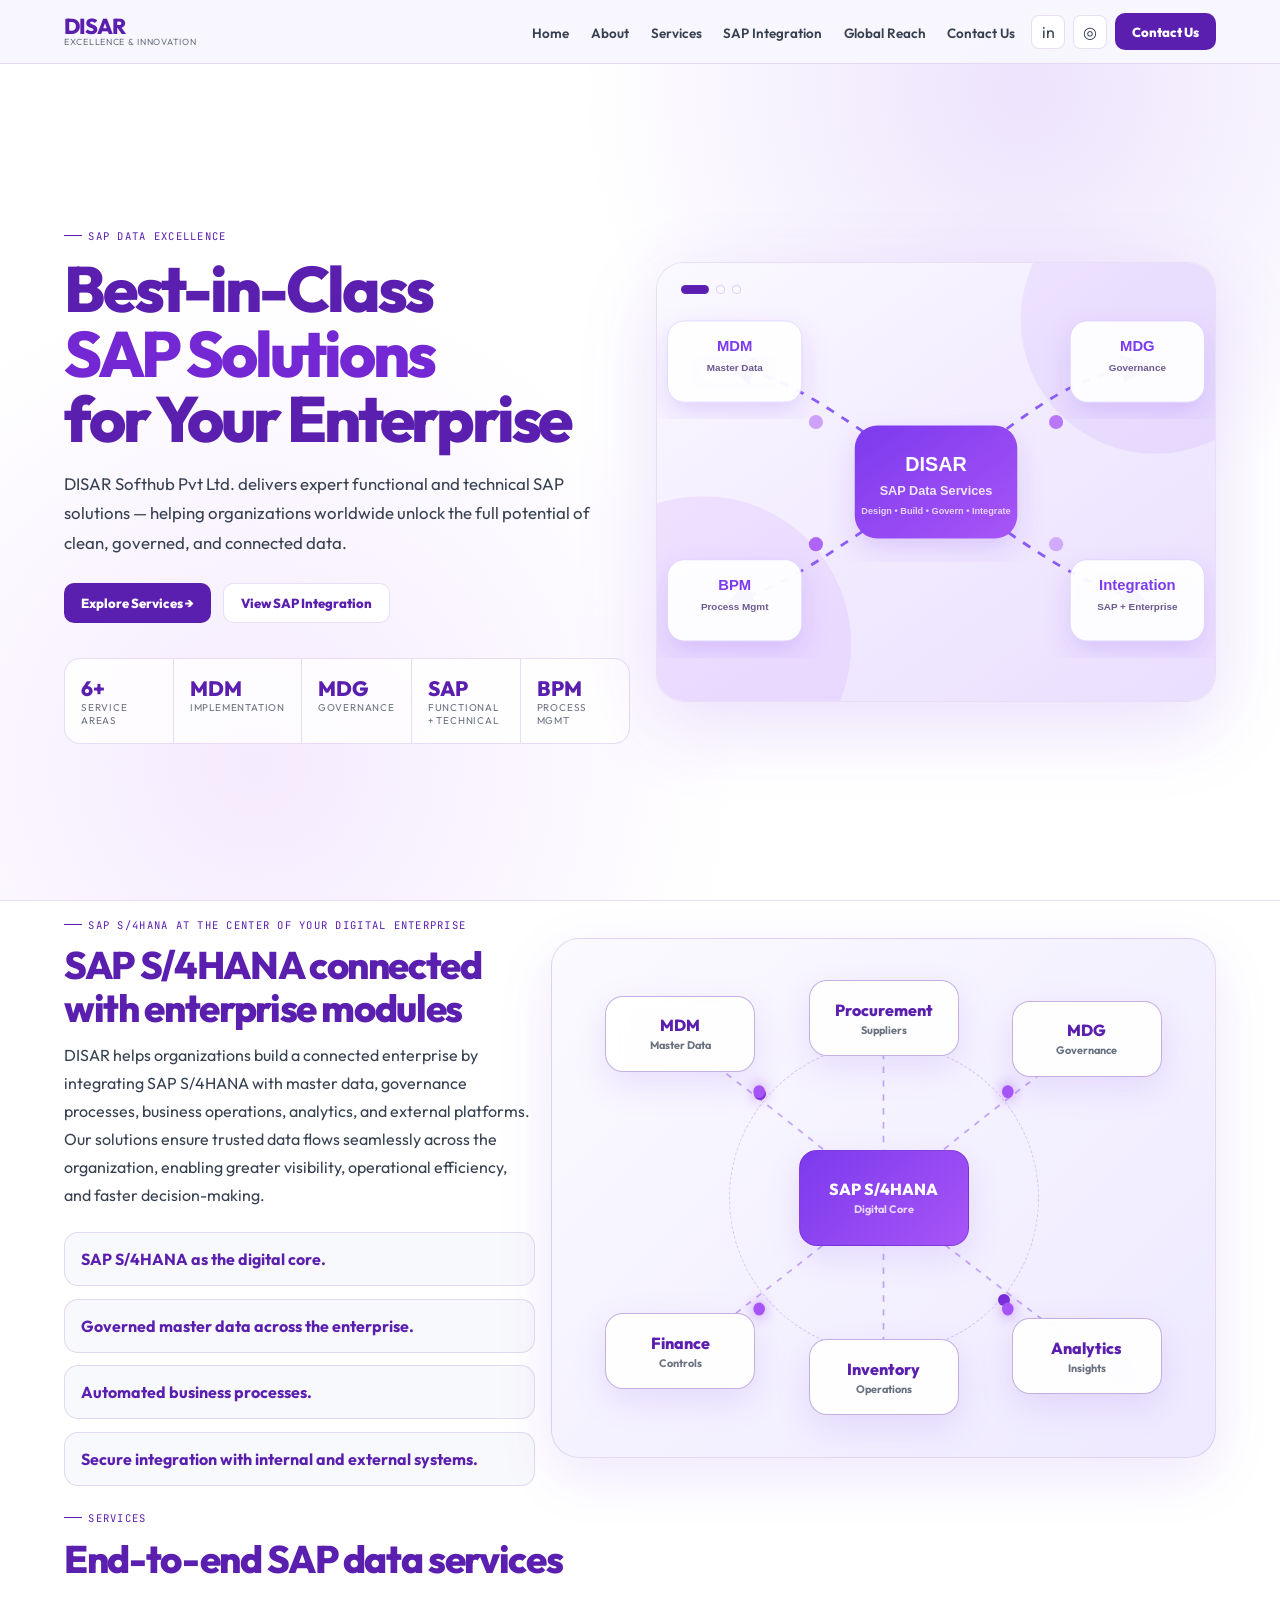
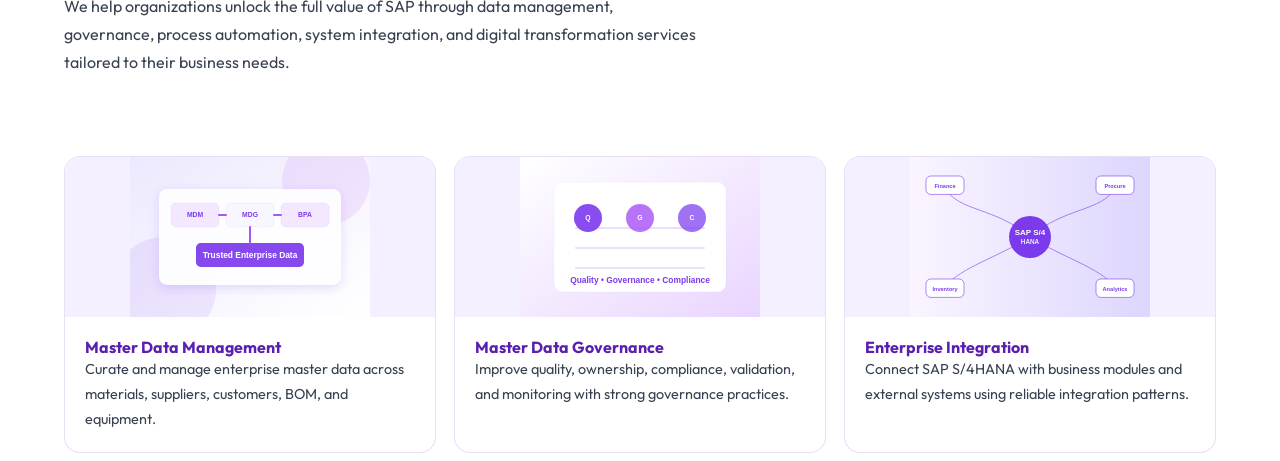
==== commit b5c4d2f0: "V4" ====
--- a/index.html
+++ b/index.html
@@ -12,15 +12,18 @@
 <body>
     <nav>
         <a href="index.html" class="logo-wrap"><span class="logo-name">DISAR</span><span class="logo-tagline">Excellence &amp; Innovation</span></a>
-        <ul class="nav-links">
-            <li><a href="about.html">About</a></li>
-            <li><a href="services.html">Services</a></li>
-            <li><a href="integration.html">SAP Integration</a></li>
-            <li><a href="reach.html">Global Reach</a></li>
-            <!--<li><a href="values.html">Values</a></li>-->
-            <li><a href="contact.html">Contact Us</a></li>
-        </ul>
+
         <div class="nav-right">
+            <ul class="nav-links">
+                <li><a href="index.html">Home</a></li>
+                <li><a href="about.html">About</a></li>
+                <li><a href="services.html">Services</a></li>
+                <li><a href="integration.html">SAP Integration</a></li>
+                <li><a href="reach.html">Global Reach</a></li>
+                <!--<li><a href="values.html">Values</a></li>-->
+                <li><a href="contact.html">Contact Us</a></li>
+            </ul>
+            <a> </a>
             <a class="nav-icon-btn" href="https://www.linkedin.com/in/disar-softhub-05b449414" target="_blank" title="LinkedIn">in</a>
             <a class="nav-icon-btn" href="https://www.instagram.com/disarsofthub/" target="_blank" title="Instagram">◎</a>
             <a href="contact.html" class="nav-contact-btn">Contact Us</a>
@@ -34,7 +37,7 @@
         <section class="hero" id="hero">
             <div class="reveal">
                 <span class="label">SAP Data Excellence</span><h1>Best-in-Class<br><em>SAP Solutions</em><br>for Your Enterprise</h1><p class="hero-sub">DISAR Softhub Pvt Ltd. delivers expert functional and technical SAP solutions — helping organizations worldwide unlock the full potential of clean, governed, and connected data.</p><div class="hero-actions"><a class="btn" href="services.html">Explore Services →</a><a class="btn secondary" href="integration.html">View SAP Integration</a></div>
-                <div class="stats-strip"><div class="stat-item"><div class="stat-val">7+</div><div class="stat-lbl">Service Areas</div></div><div class="stat-item"><div class="stat-val">MDM</div><div class="stat-lbl">Implementation</div></div><div class="stat-item"><div class="stat-val">MDG</div><div class="stat-lbl">Governance</div></div><div class="stat-item"><div class="stat-val">SAP</div><div class="stat-lbl">Functional + Technical</div></div><div class="stat-item"><div class="stat-val">BPM</div><div class="stat-lbl">Process Mgmt</div></div></div>
+                <div class="stats-strip"><div class="stat-item"><div class="stat-val">6+</div><div class="stat-lbl">Service Areas</div></div><div class="stat-item"><div class="stat-val">MDM</div><div class="stat-lbl">Implementation</div></div><div class="stat-item"><div class="stat-val">MDG</div><div class="stat-lbl">Governance</div></div><div class="stat-item"><div class="stat-val">SAP</div><div class="stat-lbl">Functional + Technical</div></div><div class="stat-item"><div class="stat-val">BPM</div><div class="stat-lbl">Process Mgmt</div></div></div>
             </div>
             <div class="hero-visual reveal">
                 <div class="hero-dots">
@@ -44,16 +47,100 @@
                 </div>
                 <div class="hero-slide active"
                      style="background-image:url('assets/images/hero-what-we-do.svg')"></div>
-                <div class="hero-slide" 
+                <div class="hero-slide"
                      style="background-image:url('assets/images/hero-global-connection.svg')"></div>
-                <div class="hero-slide" 
+                <div class="hero-slide"
                      style="background-image:url('assets/images/hero-industry-standards.svg')"></div>
                 <!--<div class="slide-caption" id="heroCaption"><strong>What We Do</strong><p>SAP data services across MDM, MDG, BPM, integration, and enterprise transformation.</p></div>-->
             </div>
         </section>
         <hr class="divider">
-        <section class="connection-section"><div class="connection-layout"><div class="reveal"><span class="label">Desktop Space Utilization</span><h2>SAP S/4HANA connected with enterprise modules</h2><p class="lead">The new desktop layout uses the open space to show an animated connection map between SAP S/4HANA, MDM, MDG, Finance, Procurement, Inventory, Analytics, and external integrations.</p><div class="connection-list"><div class="mini-card"><b>Animated data flow:</b> dashed lines and pulse nodes show movement between systems.</div><div class="mini-card"><b>Better desktop balance:</b> the visual fills the right side instead of leaving blank space.</div><div class="mini-card"><b>Static hosting ready:</b> all files are plain HTML, CSS, JS, and SVG assets.</div></div></div><div class="network-map reveal"><div class="orbit"></div><svg viewBox="0 0 800 560" preserveAspectRatio="none"><path class="pulse-line" d="M400 280 C180 120 150 105 100 85" /><path class="pulse-line" d="M400 280 C620 120 650 105 700 85" /><path class="pulse-line" d="M400 280 C185 430 155 455 100 475" /><path class="pulse-line" d="M400 280 C620 430 650 455 700 475" /><path class="pulse-line" d="M400 280 C400 135 400 95 400 65" /><path class="pulse-line" d="M400 280 C400 425 400 465 400 505" /><circle class="pulse-dot" cx="250" cy="165" r="7" /><circle class="pulse-dot" cx="550" cy="165" r="7" /><circle class="pulse-dot" cx="250" cy="400" r="7" /><circle class="pulse-dot" cx="550" cy="400" r="7" /></svg><div class="module core">SAP S/4HANA<span>Digital Core</span></div><div class="module m1">MDM<span>Master Data</span></div><div class="module m2">MDG<span>Governance</span></div><div class="module m3">Finance<span>Controls</span></div><div class="module m4">Analytics<span>Insights</span></div><div class="module m5">Procurement<span>Suppliers</span></div><div class="module m6">Inventory<span>Operations</span></div></div><p class="desktop-note" style="display:none">The animated SAP integration diagram is hidden on very small screens to keep the mobile page clean.</p></div></section>
-        <section><div class="section-header reveal"><span class="label">Services</span><h2>End-to-end SAP data services</h2><p class="lead">Short preview of key capabilities. Each area now has its own file for easier future management.</p></div><div class="cards-grid reveal"><div class="card"><div class="card-img" style="background-image:url('assets/images/hero-data.svg')"></div><div class="card-body"><h3>Master Data Management</h3><p>Curate and manage enterprise master data across materials, suppliers, customers, BOM, and equipment.</p></div></div><div class="card"><div class="card-img" style="background-image:url('assets/images/hero-governance.svg')"></div><div class="card-body"><h3>Master Data Governance</h3><p>Improve quality, ownership, compliance, validation, and monitoring with strong governance practices.</p></div></div><div class="card"><div class="card-img" style="background-image:url('assets/images/hero-sap.svg')"></div><div class="card-body"><h3>Enterprise Integration</h3><p>Connect SAP S/4HANA with business modules and external systems using reliable integration patterns.</p></div></div></div></section>
+        <section class="connection-section">
+            <div class="connection-layout">
+                <div class="reveal">
+                    <span class="label">SAP S/4HANA at the Center of Your Digital Enterprise</span>
+                    <h2>SAP S/4HANA connected with enterprise modules</h2><p class="lead">
+                        DISAR helps organizations build a connected enterprise by integrating SAP S/4HANA with master data, governance processes, business operations, analytics, and external platforms. Our solutions ensure trusted data flows seamlessly across the organization, enabling greater visibility, operational efficiency, and faster decision-making.
+                    </p>
+                    <div class="connection-list">
+
+                        <div class="mini-card">
+                            <b>
+                                SAP S/4HANA as the digital core.
+                            </b>
+                        </div>
+                        <div class="mini-card">
+                            <b>
+                                Governed master data across the enterprise.
+                            </b>
+                        </div>
+                        <div class="mini-card">
+                            <b>
+                                Automated business processes.
+                            </b>
+                        </div>
+                        <div class="mini-card">
+                            <b>
+                                Secure integration with internal and external systems.
+                            </b>
+                        </div>
+
+
+                    </div>
+                </div><div class="network-map reveal">
+                    <div class="orbit"></div><svg viewBox="0 0 800 560" preserveAspectRatio="none">
+                        <path class="pulse-line" d="M400 280 C180 120 150 105 100 85" />
+                        <path class="pulse-line" d="M400 280 C620 120 650 105 700 85" />
+                        <path class="pulse-line" d="M400 280 C185 430 155 455 100 475" />
+                        <path class="pulse-line" d="M400 280 C620 430 650 455 700 475" />
+                        <path class="pulse-line" d="M400 280 C400 135 400 95 400 65" />
+                        <path class="pulse-line" d="M400 280 C400 425 400 465 400 505" />
+                        <circle class="pulse-dot" cx="250" cy="165" r="7" />
+                        <circle class="pulse-dot" cx="550" cy="165" r="7" />
+                        <circle class="pulse-dot" cx="250" cy="400" r="7" />
+                        <circle class="pulse-dot" cx="550" cy="400" r="7" />
+                    </svg>
+                    <div class="module core">SAP S/4HANA<span>Digital Core</span></div>
+                    <div class="module m1">MDM<span>Master Data</span></div>
+                    <div class="module m2">MDG<span>Governance</span></div>
+                    <div class="module m3">Finance<span>Controls</span></div>
+                    <div class="module m4">Analytics<span>Insights</span></div>
+                    <div class="module m5">Procurement<span>Suppliers</span></div>
+                    <div class="module m6">Inventory<span>Operations</span></div>
+                </div>
+            </div>
+        </section>
+        <section>
+            <div class="section-header reveal">
+                <span class="label">Services</span>
+                <h2>End-to-end SAP data services</h2><p class="lead">We help organizations unlock the full value of SAP through data management, governance, process automation, system integration, and digital transformation services tailored to their business needs.</p>
+            </div>
+            <div class="cards-grid reveal">
+                <div class="card">
+                    <div class="card-img">
+                        <img src="assets/images/hero-data.svg" alt="SAP Data">
+                    </div>
+                    <div class="card-body">
+                        <h3>Master Data Management</h3>
+                        <p>Curate and manage enterprise master data across materials, suppliers, customers, BOM, and equipment.</p>
+                    </div>
+                </div><div class="card">
+                    <div class="card-img">
+                        <img src="assets/images/hero-governance.svg" alt="SAP Governance">
+                    </div>
+                    <div class="card-body"><h3>Master Data Governance</h3><p>Improve quality, ownership, compliance, validation, and monitoring with strong governance practices.</p></div>
+                </div>
+                <div class="card">
+                    <div class="card-img">
+                        <img src="assets/images/hero-sap.svg" alt="SAP Integration">
+                    </div>
+                    <div class="card-body">
+                        <h3>Enterprise Integration</h3>
+                        <p>Connect SAP S/4HANA with business modules and external systems using reliable integration patterns.</p>
+                    </div>
+                </div>
+            </div>
+        </section>
     </main>
     <!--<footer><p>© 2025 Disar Softhub Pvt Ltd. All rights reserved.</p></footer>-->
     <div class="scroll-nav" id="scrollNav"><button onclick="window.scrollTo({top:0,behavior:'smooth'})">↑</button><button onclick="window.scrollTo({top:document.body.scrollHeight,behavior:'smooth'})">↓</button></div>
--- a/assets/css/styles.css
+++ b/assets/css/styles.css
@@ -1,12 +1,962 @@
-:root{
-  --bg:#f8f7ff;--bg2:#f1f0fa;--bg3:#e9e7f5;--border:rgba(120,80,220,.14);--border-h:rgba(120,80,220,.34);
-  --text:#1a1035;--text-2:#4a4070;--text-3:#9b93c0;--accent:#7c3aed;--accent-2:#a855f7;--accent-lt:rgba(124,58,237,.08);
-  --nav-h:64px;--radius:16px;--font:'Outfit',sans-serif;--mono:'JetBrains Mono',monospace
-}
-*{box-sizing:border-box;margin:0;padding:0}html{scroll-behavior:smooth}body{font-family:var(--font);background:var(--bg);color:var(--text);overflow-x:hidden;-webkit-font-smoothing:antialiased}a{color:inherit}p{font-size:.9rem;line-height:1.75;color:var(--text-2)}h1{font-size:clamp(2.2rem,5vw,4.9rem);font-weight:800;line-height:1.02;letter-spacing:-.05em;color:var(--accent)}h1 em{font-style:normal;color:var(--accent-2)}h2{font-size:clamp(1.55rem,3vw,2.45rem);font-weight:800;line-height:1.12;letter-spacing:-.035em;color:var(--accent);margin-bottom:.7rem}h3{font-size:1rem;color:var(--accent);font-weight:700}.page{padding-top:var(--nav-h)}
-nav{position:fixed;inset:0 0 auto 0;height:var(--nav-h);z-index:200;display:flex;align-items:center;justify-content:space-between;padding:0 5%;background:rgba(248,247,255,.94);backdrop-filter:blur(18px);border-bottom:1px solid var(--border)}.logo-wrap{text-decoration:none;display:flex;flex-direction:column;line-height:1}.logo-name{font-size:1.35rem;font-weight:800;letter-spacing:-.05em;color:var(--accent)}.logo-tagline{font-size:.56rem;color:var(--text-3);letter-spacing:.08em;text-transform:uppercase}.nav-links{display:flex;gap:1.35rem;list-style:none}.nav-links a{text-decoration:none;color:var(--text-2);font-size:.84rem;font-weight:600;white-space:nowrap}.nav-links a:hover,.nav-links a.active{color:var(--accent)}.nav-right{display:flex;gap:.5rem;align-items:center}.nav-icon-btn{width:34px;height:34px;border:1px solid var(--border);border-radius:8px;background:#fff;display:grid;place-items:center;text-decoration:none;color:var(--text-2)}.nav-contact-btn,.btn{display:inline-flex;align-items:center;justify-content:center;gap:.45rem;padding:.68rem 1.05rem;border-radius:10px;background:var(--accent);color:#fff;text-decoration:none;font-weight:800;font-size:.82rem;border:0}.btn.secondary{background:#fff;color:var(--accent);border:1px solid var(--border)}.hamburger{display:none;flex-direction:column;gap:5px;background:none;border:0;cursor:pointer}.hamburger span{display:block;width:23px;height:2px;border-radius:2px;background:var(--accent)}.mobile-menu{display:none;position:fixed;top:var(--nav-h);left:0;right:0;bottom:0;background:var(--bg);z-index:190;padding:1.4rem 6%;flex-direction:column}.mobile-menu.open{display:flex}.mobile-menu a{text-decoration:none;padding:1rem 0;border-bottom:1px solid var(--border);font-weight:700;color:var(--text-2)}
-section{padding:5.5rem 5%}.section-header{max-width:760px;margin-bottom:2rem}.lead{font-size:1rem;max-width:640px}.label{display:inline-flex;gap:.4rem;align-items:center;font-family:var(--mono);font-size:.66rem;letter-spacing:.12em;text-transform:uppercase;color:var(--accent);margin-bottom:.8rem}.label:before{content:'';width:18px;height:1px;background:var(--accent)}.divider{height:1px;border:0;background:var(--border)}
-.hero{min-height:100vh;display:grid;grid-template-columns:minmax(0,1fr) minmax(420px,560px);gap:2.6rem;align-items:center;position:relative;overflow:hidden;padding-top:calc(var(--nav-h) + 3rem);padding-bottom:4rem}.hero:before{content:'';position:absolute;inset:0;background:radial-gradient(circle at 80% 10%,rgba(124,58,237,.14),transparent 34%),radial-gradient(circle at 20% 85%,rgba(168,85,247,.12),transparent 38%);z-index:-1}.hero-sub{font-size:1.05rem;max-width:590px;margin:1.1rem 0 1.6rem}.hero-actions{display:flex;gap:.8rem;flex-wrap:wrap}.hero-visual{position:relative;height:440px;border-radius:28px;overflow:hidden;border:1px solid var(--border);background:#fff;box-shadow:0 24px 80px rgba(124,58,237,.16)}.hero-slide{position:absolute;inset:0;opacity:0;transition:opacity 1s ease,transform 6s ease;background-size:cover;background-position:center;transform:scale(1.02)}.hero-slide.active{opacity:1;transform:scale(1)}.slide-caption{position:absolute;left:24px;right:24px;bottom:22px;padding:1rem;border:1px solid rgba(255,255,255,.5);border-radius:18px;background:rgba(255,255,255,.82);backdrop-filter:blur(10px)}.slide-caption strong{color:var(--accent);display:block;margin-bottom:.2rem}.hero-dots{position:absolute;left:24px;top:22px;display:flex;gap:.45rem;z-index:4}.hero-dot{width:9px;height:9px;border-radius:20px;background:rgba(255,255,255,.7);border:1px solid rgba(124,58,237,.25);cursor:pointer}.hero-dot.active{width:28px;background:var(--accent)}.stats-strip{display:grid;grid-template-columns:repeat(5,1fr);margin-top:2.2rem;border:1px solid var(--border);border-radius:var(--radius);overflow:hidden;background:rgba(255,255,255,.8);max-width:780px}.stat-item{padding:1rem;border-right:1px solid var(--border)}.stat-item:last-child{border-right:0}.stat-val{font-size:1.3rem;font-weight:800;color:var(--accent)}.stat-lbl{font-size:.62rem;text-transform:uppercase;color:var(--text-3);letter-spacing:.08em}
-.connection-section{background:#fff}.connection-layout{display:grid;grid-template-columns:minmax(320px,.85fr) minmax(560px,1.2fr);gap:3rem;align-items:center}.connection-list{display:grid;gap:.8rem;margin-top:1.4rem}.mini-card{padding:1rem;border:1px solid var(--border);border-radius:14px;background:var(--bg2)}.mini-card b{color:var(--accent)}.network-map{min-height:520px;position:relative;border:1px solid var(--border);border-radius:28px;background:linear-gradient(135deg,#fbfaff,#eee9ff);overflow:hidden;box-shadow:0 18px 55px rgba(124,58,237,.12)}.network-map svg{position:absolute;inset:0;width:100%;height:100%}.module{position:absolute;width:132px;min-height:76px;border:1px solid var(--border-h);border-radius:18px;background:rgba(255,255,255,.88);backdrop-filter:blur(8px);display:flex;flex-direction:column;align-items:center;justify-content:center;text-align:center;font-weight:800;color:var(--accent);box-shadow:0 12px 34px rgba(124,58,237,.13);animation:float 5s ease-in-out infinite}.module span{font-size:.68rem;color:var(--text-3);font-weight:700;margin-top:.18rem}.module.core{left:50%;top:50%;transform:translate(-50%,-50%);width:170px;min-height:96px;background:linear-gradient(135deg,#7c3aed,#a855f7);color:white;z-index:3}.module.core span{color:rgba(255,255,255,.78)}.m1{left:8%;top:11%;animation-delay:.1s}.m2{right:8%;top:12%;animation-delay:.6s}.m3{left:8%;bottom:13%;animation-delay:1.1s}.m4{right:8%;bottom:12%;animation-delay:1.5s}.m5{left:50%;top:8%;transform:translateX(-50%);animation-delay:.9s}.m6{left:50%;bottom:8%;transform:translateX(-50%);animation-delay:1.9s}.pulse-line{stroke:rgba(124,58,237,.42);stroke-width:2;stroke-dasharray:7 8;fill:none;animation:dash 4s linear infinite}.pulse-dot{fill:#a855f7;filter:drop-shadow(0 0 8px rgba(168,85,247,.8));animation:pulse 2.4s ease-in-out infinite}.orbit{position:absolute;left:50%;top:50%;width:310px;height:310px;margin:-155px 0 0 -155px;border:1px dashed rgba(124,58,237,.25);border-radius:50%;animation:spin 22s linear infinite}.orbit:before,.orbit:after{content:'';position:absolute;width:12px;height:12px;border-radius:50%;background:var(--accent-2)}.orbit:before{left:24px;top:44px}.orbit:after{right:28px;bottom:46px}
-.cards-grid{display:grid;grid-template-columns:repeat(auto-fit,minmax(260px,1fr));gap:1.1rem}.card{background:#fff;border:1px solid var(--border);border-radius:var(--radius);overflow:hidden;transition:.2s}.card:hover{border-color:var(--border-h);box-shadow:0 12px 34px rgba(124,58,237,.12);transform:translateY(-2px)}.card-img{height:160px;background-size:cover;background-position:center}.card-body{padding:1.25rem}.tag-row{display:flex;gap:.35rem;flex-wrap:wrap;margin-top:.85rem}.tag{font-size:.68rem;font-weight:700;padding:.18rem .55rem;border-radius:6px;background:var(--accent-lt);color:var(--accent);border:1px solid rgba(124,58,237,.16)}.split{display:grid;grid-template-columns:1fr 1fr;gap:3rem;align-items:start}.chips{display:flex;gap:.55rem;flex-wrap:wrap;margin-top:1.2rem}.chip{padding:.42rem .85rem;border-radius:50px;background:var(--bg2);border:1px solid var(--border);font-size:.82rem;color:var(--text-2);font-weight:700}.vm-grid{display:grid;grid-template-columns:repeat(2,1fr);gap:1.1rem}.vm-card{padding:1.6rem;border-radius:var(--radius);background:#fff;border:1px solid var(--border)}.vm-card.span2{grid-column:1/-1}.vm-tag{display:block;font-family:var(--mono);font-size:.65rem;color:var(--accent);letter-spacing:.12em;text-transform:uppercase;margin-bottom:.55rem}.contact-card{max-width:580px;border:1px solid var(--border);border-radius:var(--radius);background:#fff;overflow:hidden}.contact-link{display:flex;align-items:center;gap:.8rem;padding:1rem 1.25rem;text-decoration:none;border-bottom:1px solid var(--border);color:var(--text-2);font-weight:700}.contact-link:last-child{border-bottom:0}.contact-link:hover{background:var(--accent-lt);color:var(--accent)}footer{padding:1.4rem 5%;border-top:1px solid var(--border);background:#fff;text-align:center}footer p{font-size:.75rem;color:var(--text-3)}.scroll-nav{position:fixed;right:1.3rem;bottom:1.3rem;display:flex;flex-direction:column;gap:.4rem;opacity:0;pointer-events:none;transform:translateY(10px);transition:.25s;z-index:80}.scroll-nav.visible{opacity:1;pointer-events:auto;transform:none}.scroll-nav button{width:40px;height:40px;border:0;border-radius:10px;background:var(--accent);color:white;font-weight:900;cursor:pointer}.reveal{opacity:0;transform:translateY(18px);transition:.6s}.reveal.visible{opacity:1;transform:none}@keyframes dash{to{stroke-dashoffset:-60}}@keyframes pulse{50%{opacity:.35;transform:scale(.7)}}@keyframes float{50%{margin-top:-10px}}@keyframes spin{to{transform:rotate(360deg)}}
-@media(max-width:1040px){.hero,.connection-layout,.split{grid-template-columns:1fr}.hero-visual{height:370px}.connection-layout{gap:2rem}.network-map{min-height:480px}.stats-strip{grid-template-columns:repeat(2,1fr)}.stat-item{border-bottom:1px solid var(--border)}}@media(max-width:780px){.nav-links,.nav-icon-btn,.nav-contact-btn{display:none}.hamburger{display:flex}section{padding:4rem 5%}.hero{min-height:auto;padding-top:calc(var(--nav-h) + 2.5rem)}.hero-visual{height:320px}.network-map{min-height:620px}.module{width:118px}.module.core{width:150px}.m1{left:5%;top:7%}.m2{right:5%;top:7%}.m3{left:5%;bottom:8%}.m4{right:5%;bottom:8%}.m5{top:22%;}.m6{bottom:22%;}.vm-grid{grid-template-columns:1fr}.vm-card.span2{grid-column:auto}}@media(max-width:520px){.stats-strip{grid-template-columns:1fr}.stat-item{border-right:0}.hero-actions{flex-direction:column}.btn{width:100%}.hero-visual{height:280px}.network-map{display:none}.desktop-note{display:block!important}.card-img{height:135px}}
+:root {
+    --bg: #ffffff;
+    --bg2: #f8f9fc;
+    --bg3: #f1f2f7;
+    --border: rgba(91,31,175,.14);
+    --border-h: rgba(91,31,175,.35);
+    --text: #111827;
+    --text-2: #374151;
+    --text-3: #6b7280;
+    --accent: #5B1FAF;
+    --accent-2: #7428D4;
+    --accent-3: #46158C;
+    --accent-lt: rgba(91,31,175,.08);
+    --nav-h: 64px;
+    --radius: 16px;
+    --font: 'Outfit',sans-serif;
+    --mono: 'JetBrains Mono',monospace;
+}
+
+* {
+    box-sizing: border-box;
+    margin: 0;
+    padding: 0
+}
+
+html {
+    scroll-behavior: smooth
+}
+
+body {
+    font-family: var(--font);
+    background: var(--bg);
+    color: var(--text);
+    overflow-x: hidden;
+    -webkit-font-smoothing: antialiased
+}
+
+a {
+    color: inherit
+}
+
+p {
+    font-size: .9rem;
+    line-height: 1.75;
+    color: var(--text-2)
+}
+
+h1 {
+    font-size: clamp(2.2rem,5vw,4.9rem);
+    font-weight: 800;
+    line-height: 1.02;
+    letter-spacing: -.05em;
+    color: var(--accent)
+}
+
+    h1 em {
+        font-style: normal;
+        color: var(--accent-2)
+    }
+
+h2 {
+    font-size: clamp(1.55rem,3vw,2.45rem);
+    font-weight: 800;
+    line-height: 1.12;
+    letter-spacing: -.035em;
+    color: var(--accent);
+    margin-bottom: .7rem
+}
+
+h3 {
+    font-size: 1rem;
+    color: var(--accent);
+    font-weight: 700
+}
+
+.page {
+    padding-top: var(--nav-h)
+}
+
+nav {
+    position: fixed;
+    inset: 0 0 auto 0;
+    height: var(--nav-h);
+    z-index: 200;
+    display: flex;
+    align-items: center;
+    justify-content: space-between;
+    padding: 0 5%;
+    background: rgba(248,247,255,.94);
+    backdrop-filter: blur(18px);
+    border-bottom: 1px solid var(--border)
+}
+
+.logo-wrap {
+    text-decoration: none;
+    display: flex;
+    flex-direction: column;
+    line-height: 1
+}
+
+.logo-name {
+    font-size: 1.35rem;
+    font-weight: 800;
+    letter-spacing: -.05em;
+    color: var(--accent)
+}
+
+.logo-tagline {
+    font-size: .56rem;
+    color: var(--text-3);
+    letter-spacing: .08em;
+    text-transform: uppercase
+}
+
+.nav-links {
+    display: flex;
+    gap: 1.35rem;
+    list-style: none;
+    margin-left: auto;
+}
+
+    .nav-links a {
+        text-decoration: none;
+        color: var(--text-2);
+        font-size: .84rem;
+        font-weight: 600;
+        white-space: nowrap;
+    }
+
+        .nav-links a:hover, .nav-links a.active {
+            color: var(--accent)
+        }
+
+.nav-right {
+    display: flex;
+    gap: .5rem;
+    align-items: center;
+}
+
+.nav-icon-btn {
+    width: 34px;
+    height: 34px;
+    border: 1px solid var(--border);
+    border-radius: 8px;
+    background: #fff;
+    display: grid;
+    place-items: center;
+    text-decoration: none;
+    color: var(--text-2)
+}
+
+.nav-contact-btn, .btn {
+    display: inline-flex;
+    align-items: center;
+    justify-content: center;
+    gap: .45rem;
+    padding: .68rem 1.05rem;
+    border-radius: 10px;
+    background: var(--accent);
+    color: #fff;
+    text-decoration: none;
+    font-weight: 800;
+    font-size: .82rem;
+    border: 0
+}
+
+    .btn.secondary {
+        background: #fff;
+        color: var(--accent);
+        border: 1px solid var(--border)
+    }
+
+.hamburger {
+    display: none;
+    flex-direction: column;
+    gap: 5px;
+    background: none;
+    border: 0;
+    cursor: pointer
+}
+
+    .hamburger span {
+        display: block;
+        width: 23px;
+        height: 2px;
+        border-radius: 2px;
+        background: var(--accent)
+    }
+
+.mobile-menu {
+    display: none;
+    position: fixed;
+    top: var(--nav-h);
+    left: 0;
+    right: 0;
+    bottom: 0;
+    background: var(--bg);
+    z-index: 190;
+    padding: 1.4rem 6%;
+    flex-direction: column
+}
+
+    .mobile-menu.open {
+        display: flex
+    }
+
+    .mobile-menu a {
+        text-decoration: none;
+        padding: 1rem 0;
+        border-bottom: 1px solid var(--border);
+        font-weight: 700;
+        color: var(--text-2)
+    }
+
+section {
+    padding: 0.5rem 5%
+}
+
+.section-header {
+    max-width: 760px;
+    margin-bottom: 5rem
+}
+
+.lead {
+    font-size: 1rem;
+    max-width: 640px
+}
+
+.label {
+    display: inline-flex;
+    gap: .4rem;
+    align-items: center;
+    font-family: var(--mono);
+    font-size: .66rem;
+    letter-spacing: .12em;
+    text-transform: uppercase;
+    color: var(--accent);
+    margin-bottom: .8rem
+}
+
+    .label:before {
+        content: '';
+        width: 18px;
+        height: 1px;
+        background: var(--accent)
+    }
+
+.divider {
+    height: 1px;
+    border: 0;
+    background: var(--border)
+}
+
+.hero {
+    min-height: 100vh;
+    display: grid;
+    grid-template-columns: minmax(0,1fr) minmax(420px,560px);
+    gap: 1.6rem;
+    align-items: center;
+    position: relative;
+    overflow: hidden;
+    padding-top: calc(var(--nav-h) + 0.5rem);
+    padding-bottom: 0.5rem
+}
+
+    .hero:before {
+        content: '';
+        position: absolute;
+        inset: 0;
+        background: radial-gradient(circle at 80% 10%,rgba(124,58,237,.14),transparent 34%),radial-gradient(circle at 20% 85%,rgba(168,85,247,.12),transparent 38%);
+        z-index: -1
+    }
+
+.hero-sub {
+    font-size: 1.05rem;
+    max-width: 590px;
+    margin: 1.1rem 0 1.6rem
+}
+
+.hero-actions {
+    display: flex;
+    gap: .8rem;
+    flex-wrap: wrap
+}
+
+.hero-visual {
+    position: relative;
+    height: 440px;
+    border-radius: 28px;
+    overflow: hidden;
+    border: 1px solid var(--border);
+    background: #fff;
+    box-shadow: 0 24px 80px rgba(124,58,237,.16)
+}
+
+.hero-slide {
+    position: absolute;
+    inset: 0;
+    opacity: 0;
+    transition: opacity 1s ease,transform 6s ease;
+    background-size: cover;
+    background-position: center;
+    transform: scale(1.02)
+}
+
+    .hero-slide.active {
+        opacity: 1;
+        transform: scale(1)
+    }
+
+.slide-caption {
+    position: absolute;
+    left: 24px;
+    right: 24px;
+    bottom: 22px;
+    padding: 1rem;
+    border: 1px solid rgba(255,255,255,.5);
+    border-radius: 18px;
+    background: rgba(255,255,255,.82);
+    backdrop-filter: blur(10px)
+}
+
+    .slide-caption strong {
+        color: var(--accent);
+        display: block;
+        margin-bottom: .2rem
+    }
+
+.hero-dots {
+    position: absolute;
+    left: 24px;
+    top: 22px;
+    display: flex;
+    gap: .45rem;
+    z-index: 4
+}
+
+.hero-dot {
+    width: 9px;
+    height: 9px;
+    border-radius: 20px;
+    background: rgba(255,255,255,.7);
+    border: 1px solid rgba(124,58,237,.25);
+    cursor: pointer
+}
+
+    .hero-dot.active {
+        width: 28px;
+        background: var(--accent)
+    }
+
+.stats-strip {
+    display: grid;
+    grid-template-columns: repeat(5,1fr);
+    margin-top: 2.2rem;
+    border: 1px solid var(--border);
+    border-radius: var(--radius);
+    overflow: hidden;
+    background: rgba(255,255,255,.8);
+    max-width: 780px
+}
+
+.stat-item {
+    padding: 1rem;
+    border-right: 1px solid var(--border)
+}
+
+    .stat-item:last-child {
+        border-right: 0
+    }
+
+.stat-val {
+    font-size: 1.3rem;
+    font-weight: 800;
+    color: var(--accent)
+}
+
+.stat-lbl {
+    font-size: .62rem;
+    text-transform: uppercase;
+    color: var(--text-3);
+    letter-spacing: .08em
+}
+
+.connection-section {
+    background: #fff
+}
+
+.connection-layout {
+    display: grid;
+    grid-template-columns: minmax(320px,.85fr) minmax(560px,1.2fr);
+    gap: 1rem;
+    align-items: center
+}
+
+.connection-list {
+    display: grid;
+    gap: .8rem;
+    margin-top: 1.4rem
+}
+
+.mini-card {
+    padding: 1rem;
+    border: 1px solid var(--border);
+    border-radius: 14px;
+    background: var(--bg2)
+}
+
+    .mini-card b {
+        color: var(--accent)
+    }
+
+.network-map {
+    min-height: 520px;
+    position: relative;
+    border: 1px solid var(--border);
+    border-radius: 28px;
+    background: linear-gradient(135deg,#fbfaff,#eee9ff);
+    overflow: hidden;
+    box-shadow: 0 18px 55px rgba(124,58,237,.12)
+}
+
+    .network-map svg {
+        position: absolute;
+        inset: 0;
+        width: 100%;
+        height: 100%
+    }
+
+.module {
+    position: absolute;
+    width: 150px;
+    min-height: 76px;
+    border: 1px solid var(--border-h);
+    border-radius: 18px;
+    background: rgba(255,255,255,.88);
+    backdrop-filter: blur(8px);
+    display: flex;
+    flex-direction: column;
+    align-items: center;
+    justify-content: center;
+    text-align: center;
+    font-weight: 800;
+    color: var(--accent);
+    box-shadow: 0 12px 34px rgba(124,58,237,.13);
+    animation: float 5s ease-in-out infinite;
+}
+
+    .module span {
+        font-size: .68rem;
+        color: var(--text-3);
+        font-weight: 700;
+        margin-top: .18rem
+    }
+
+    .module.core {
+        left: 50%;
+        top: 50%;
+        transform: translate(-50%,-50%);
+        width: 170px;
+        min-height: 96px;
+        background: linear-gradient(135deg,#7c3aed,#a855f7);
+        color: white;
+        z-index: 3
+    }
+
+        .module.core span {
+            color: rgba(255,255,255,.78)
+        }
+
+.m1 {
+    left: 8%;
+    top: 11%;
+    animation-delay: .1s
+}
+
+.m2 {
+    right: 8%;
+    top: 12%;
+    animation-delay: .6s
+}
+
+.m3 {
+    left: 8%;
+    bottom: 13%;
+    animation-delay: 1.1s
+}
+
+.m4 {
+    right: 8%;
+    bottom: 12%;
+    animation-delay: 1.5s
+}
+
+.m5 {
+    left: 50%;
+    top: 8%;
+    transform: translateX(-50%);
+    animation-delay: .9s
+}
+
+.m6 {
+    left: 50%;
+    bottom: 8%;
+    transform: translateX(-50%);
+    animation-delay: 1.9s
+}
+
+.pulse-line {
+    stroke: rgba(124,58,237,.42);
+    stroke-width: 2;
+    stroke-dasharray: 7 8;
+    fill: none;
+    animation: dash 4s linear infinite
+}
+
+.pulse-dot {
+    fill: #a855f7;
+    filter: drop-shadow(0 0 8px rgba(168,85,247,.8));
+    animation: pulse 2.4s ease-in-out infinite
+}
+
+.orbit {
+    position: absolute;
+    left: 50%;
+    top: 50%;
+    width: 310px;
+    height: 310px;
+    margin: -155px 0 0 -155px;
+    border: 1px dashed rgba(124,58,237,.25);
+    border-radius: 50%;
+    animation: spin 22s linear infinite
+}
+
+    .orbit:before, .orbit:after {
+        content: '';
+        position: absolute;
+        width: 12px;
+        height: 12px;
+        border-radius: 50%;
+        background: var(--accent-2)
+    }
+
+    .orbit:before {
+        left: 24px;
+        top: 44px
+    }
+
+    .orbit:after {
+        right: 28px;
+        bottom: 46px
+    }
+
+.cards-grid {
+    display: grid;
+    grid-template-columns: repeat(auto-fit,minmax(260px,1fr));
+    gap: 1.1rem
+}
+
+.card {
+    background: #fff;
+    border: 1px solid var(--border);
+    border-radius: var(--radius);
+    overflow: hidden;
+    transition: .2s
+}
+
+    .card:hover {
+        border-color: var(--border-h);
+        box-shadow: 0 12px 34px rgba(124,58,237,.12);
+        transform: translateY(-2px)
+    }
+
+/*.card-img {
+    height: 160px;
+    background-size: cover;
+    background-position: center
+}*/
+
+.card-img {
+    height: 160px;
+    display: flex;
+    align-items: center;
+    justify-content: center;
+    background: #f5f0ff;
+}
+
+    .card-img img {
+        width: 100%;
+        height: 100%;
+        object-fit: contain;
+    }
+
+.card-body {
+    padding: 1.25rem
+}
+
+.tag-row {
+    display: flex;
+    gap: .35rem;
+    flex-wrap: wrap;
+    margin-top: .85rem
+}
+
+.tag {
+    font-size: .68rem;
+    font-weight: 700;
+    padding: .18rem .55rem;
+    border-radius: 6px;
+    background: var(--accent-lt);
+    color: var(--accent);
+    border: 1px solid rgba(124,58,237,.16)
+}
+
+.split {
+    display: grid;
+    grid-template-columns: 1fr 1fr;
+    gap: 3rem;
+    align-items: start
+}
+
+.chips {
+    display: flex;
+    gap: .55rem;
+    flex-wrap: wrap;
+    margin-top: 1.2rem
+}
+
+.chip {
+    padding: .42rem .85rem;
+    border-radius: 50px;
+    background: var(--bg2);
+    border: 1px solid var(--border);
+    font-size: .82rem;
+    color: var(--text-2);
+    font-weight: 700
+}
+
+.vm-grid {
+    display: grid;
+    grid-template-columns: repeat(2,1fr);
+    gap: 1.1rem
+}
+
+.vm-card {
+    padding: 1.6rem;
+    border-radius: var(--radius);
+    background: #fff;
+    border: 1px solid var(--border)
+}
+
+    .vm-card.span2 {
+        grid-column: 1/-1
+    }
+
+.vm-tag {
+    display: block;
+    font-family: var(--mono);
+    font-size: .65rem;
+    color: var(--accent);
+    letter-spacing: .12em;
+    text-transform: uppercase;
+    margin-bottom: .55rem
+}
+
+.contact-card {
+    max-width: 580px;
+    border: 1px solid var(--border);
+    border-radius: var(--radius);
+    background: #fff;
+    overflow: hidden
+}
+
+.contact-link {
+    display: flex;
+    align-items: center;
+    gap: .8rem;
+    padding: 1rem 1.25rem;
+    text-decoration: none;
+    border-bottom: 1px solid var(--border);
+    color: var(--text-2);
+    font-weight: 700
+}
+
+    .contact-link:last-child {
+        border-bottom: 0
+    }
+
+    .contact-link:hover {
+        background: var(--accent-lt);
+        color: var(--accent)
+    }
+
+footer {
+    padding: 1.4rem 5%;
+    border-top: 1px solid var(--border);
+    background: #fff;
+    text-align: center
+}
+
+    footer p {
+        font-size: .75rem;
+        color: var(--text-3)
+    }
+
+.scroll-nav {
+    position: fixed;
+    right: 1.3rem;
+    bottom: 1.3rem;
+    display: flex;
+    flex-direction: column;
+    gap: .4rem;
+    opacity: 0;
+    pointer-events: none;
+    transform: translateY(10px);
+    transition: .25s;
+    z-index: 80
+}
+
+    .scroll-nav.visible {
+        opacity: 1;
+        pointer-events: auto;
+        transform: none
+    }
+
+    .scroll-nav button {
+        width: 40px;
+        height: 40px;
+        border: 0;
+        border-radius: 10px;
+        background: var(--accent);
+        color: white;
+        font-weight: 900;
+        cursor: pointer
+    }
+
+.reveal {
+    opacity: 0;
+    transform: translateY(18px);
+    transition: .6s
+}
+
+    .reveal.visible {
+        opacity: 1;
+        transform: none
+    }
+
+@keyframes dash {
+    to {
+        stroke-dashoffset: -60
+    }
+}
+
+@keyframes pulse {
+    50% {
+        opacity: .35;
+        transform: scale(.7)
+    }
+}
+
+@keyframes float {
+    50% {
+        margin-top: -10px
+    }
+}
+
+@keyframes spin {
+    to {
+        transform: rotate(360deg)
+    }
+}
+
+@media(max-width:1040px) {
+    .hero, .connection-layout, .split {
+        grid-template-columns: 1fr
+    }
+
+    .hero-visual {
+        height: 370px
+    }
+
+    .connection-layout {
+        gap: 2rem
+    }
+
+    .network-map {
+        min-height: 480px
+    }
+
+    .stats-strip {
+        grid-template-columns: repeat(2,1fr)
+    }
+
+    .stat-item {
+        border-bottom: 1px solid var(--border)
+    }
+}
+
+@media(max-width:780px) {
+    .nav-links, .nav-icon-btn, .nav-contact-btn {
+        display: none
+    }
+
+    .hamburger {
+        display: flex
+    }
+
+    section {
+        padding: 4rem 5%
+    }
+
+    .hero {
+        min-height: auto;
+        padding-top: calc(var(--nav-h) + 2.5rem)
+    }
+
+    .hero-visual {
+        height: 320px
+    }
+
+    .network-map {
+        min-height: 620px
+    }
+
+    .module {
+        width: 118px
+    }
+
+        .module.core {
+            width: 150px
+        }
+
+    .m1 {
+        left: 5%;
+        top: 7%
+    }
+
+    .m2 {
+        right: 5%;
+        top: 7%
+    }
+
+    .m3 {
+        left: 5%;
+        bottom: 8%
+    }
+
+    .m4 {
+        right: 5%;
+        bottom: 8%
+    }
+
+    .m5 {
+        top: 22%;
+    }
+
+    .m6 {
+        bottom: 22%;
+    }
+
+    .vm-grid {
+        grid-template-columns: 1fr
+    }
+
+    .vm-card.span2 {
+        grid-column: auto
+    }
+}
+
+@media(max-width:520px) {
+    .stats-strip {
+        grid-template-columns: 1fr
+    }
+
+    .stat-item {
+        border-right: 0
+    }
+
+    .hero-actions {
+        flex-direction: column
+    }
+
+    .btn {
+        width: 100%
+    }
+
+    .hero-visual {
+        height: 280px
+    }
+
+    .network-map {
+        display: none
+    }
+
+    .desktop-note {
+        display: block !important
+    }
+
+    .card-img {
+        height: 135px
+    }
+}
+/*.reach-map {
+    margin-top: 2rem;
+    border: 1px solid var(--border);
+    border-radius: 28px;
+    overflow: hidden;
+    background: #fbfaff;
+    box-shadow: 0 18px 55px rgba(91,31,175,.12);
+}
+
+    .reach-map svg {
+        width: 100%;
+        height: auto;
+        display: block;
+    }
+
+.map-line {
+    stroke: #5B1FAF;
+    stroke-width: 3;
+    stroke-dasharray: 10 10;
+    opacity: .45;
+    fill: none;
+    animation: dashMove 5s linear infinite;
+}
+
+.map-pin circle {
+    fill: #7428D4;
+    filter: drop-shadow(0 0 8px rgba(116,40,212,.55));
+}
+
+.map-pin text {
+    font-family: Outfit,Arial;
+    font-size: 16px;
+    font-weight: 800;
+    fill: #5B1FAF;
+}
+
+@keyframes dashMove {
+    to {
+        stroke-dashoffset: -80;
+    }
+}
+*/
+
+
+.google-map {
+    margin-top: 2rem;
+    height: 420px;
+    border: 1px solid var(--border);
+    border-radius: 28px;
+    overflow: hidden;
+    background: #fbfaff;
+    box-shadow: 0 18px 55px rgba(91,31,175,.12);
+}
+
+    .google-map iframe {
+        width: 100%;
+        height: 100%;
+        border: 0;
+        filter: hue-rotate(245deg) saturate(1.15) contrast(.95) brightness(1.02);
+    }
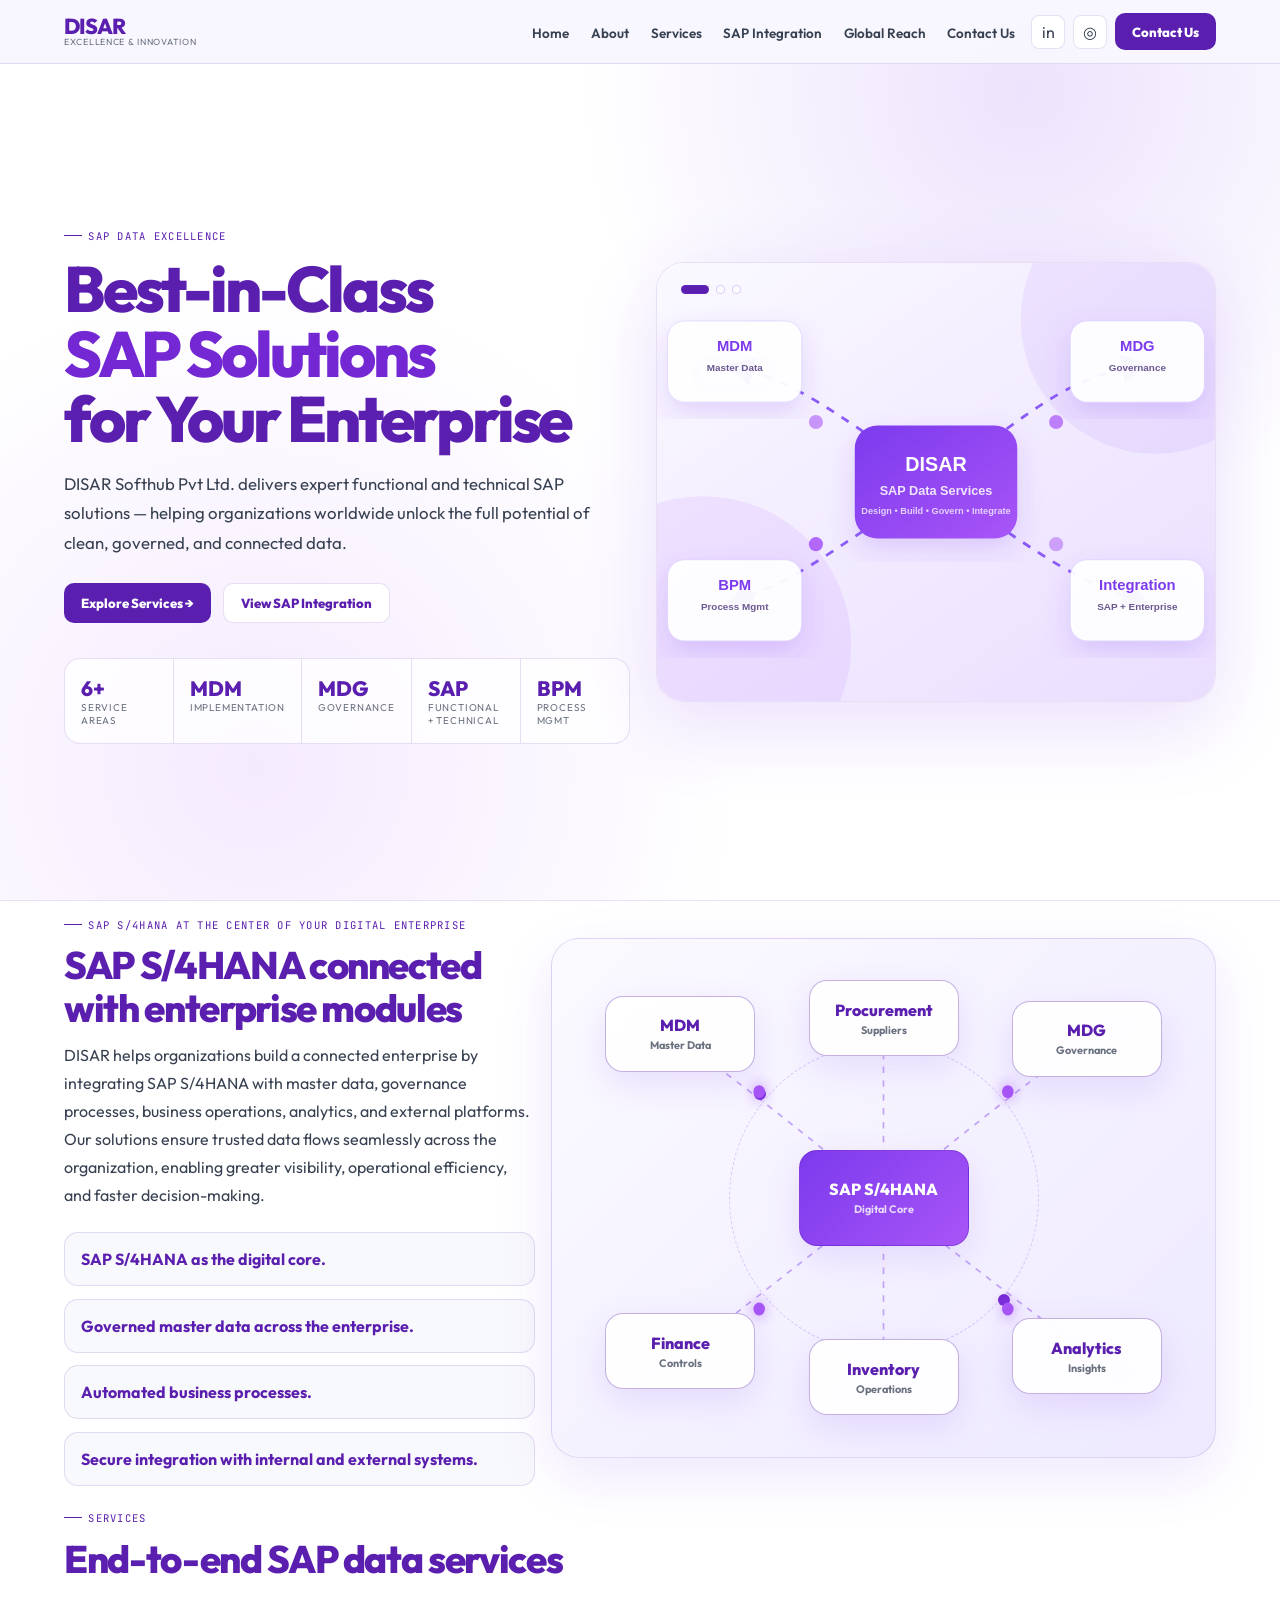
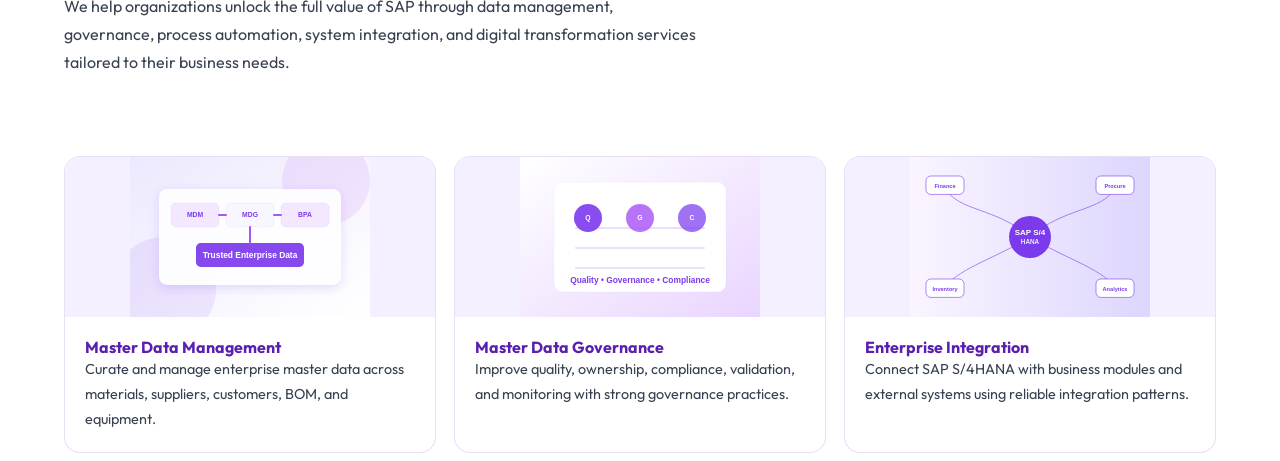
==== commit 4fb878d3: "V5" ====
--- a/index.html
+++ b/index.html
@@ -1,5 +1,14 @@
 <!DOCTYPE html>
 <html lang="en">
+<!-- Google tag (gtag.js) -->
+<script async src="https://www.googletagmanager.com/gtag/js?id=G-RKQW0ZBM62"></script>
+<script>
+    window.dataLayer = window.dataLayer || [];
+    function gtag() { dataLayer.push(arguments); }
+    gtag('js', new Date());
+
+    gtag('config', 'G-RKQW0ZBM62');
+</script>
 <head>
     <meta charset="UTF-8" />
     <meta name="viewport" content="width=device-width, initial-scale=1.0" />
@@ -8,6 +17,14 @@
     <link href="https://fonts.googleapis.com/css2?family=Outfit:wght@300;400;500;600;700;800&family=JetBrains+Mono:wght@400;500&display=swap" rel="stylesheet" />
     <link rel="stylesheet" href="assets/css/styles.css" />
     <title>DISAR Softhub — SAP Solutions</title>
+    <meta name="description"
+          content="DISAR provides SAP Master Data Management, Master Data Governance, Enterprise Integration, Digital Transformation, and SAP Consulting services.">
+
+    <meta name="keywords"
+          content="SAP MDM, SAP MDG, SAP Integration, Enterprise Data Management, Digital Transformation">
+
+    <meta name="author"
+          content="DISAR Softhub Pvt Ltd">
 </head>
 <body>
     <nav>
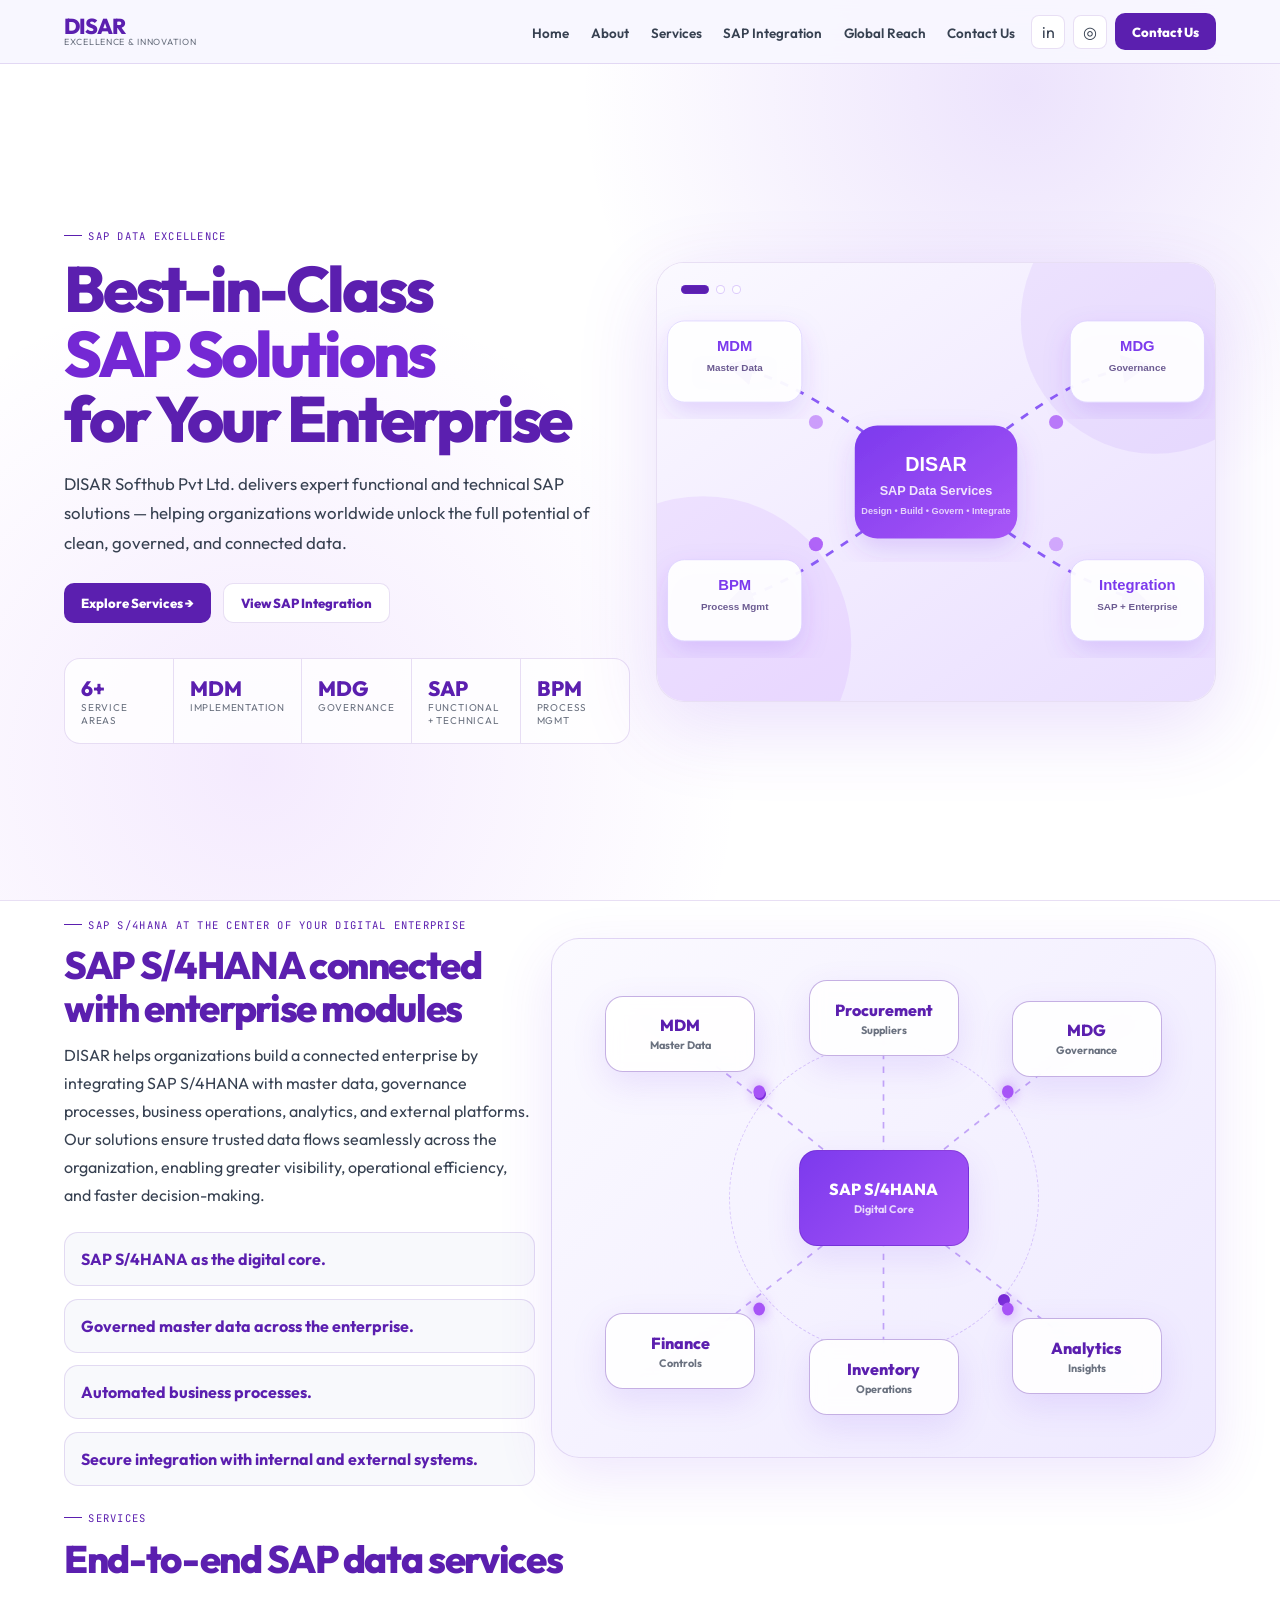
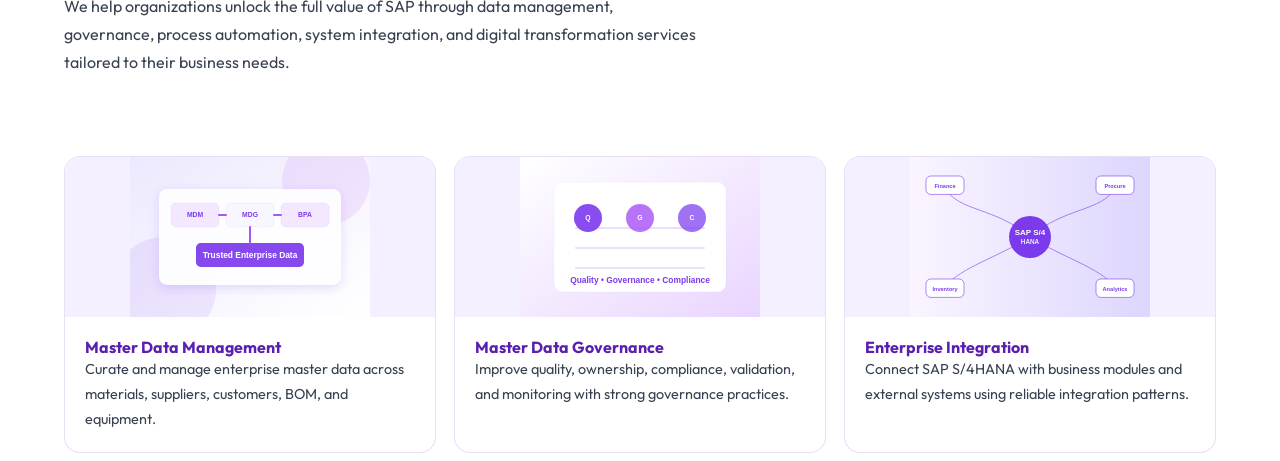
==== commit 8d997234: "V5" ====
--- a/index.html
+++ b/index.html
@@ -1,13 +1,13 @@
 <!DOCTYPE html>
 <html lang="en">
 <!-- Google tag (gtag.js) -->
-<script async src="https://www.googletagmanager.com/gtag/js?id=G-RKQW0ZBM62"></script>
+<script async src="https://www.googletagmanager.com/gtag/js?id=G-R92253KVHL"></script>
 <script>
     window.dataLayer = window.dataLayer || [];
     function gtag() { dataLayer.push(arguments); }
     gtag('js', new Date());
 
-    gtag('config', 'G-RKQW0ZBM62');
+    gtag('config', 'G-R92253KVHL');
 </script>
 <head>
     <meta charset="UTF-8" />
@@ -48,7 +48,7 @@
         <button class="hamburger" id="hamburger" aria-label="Menu"><span></span><span></span><span></span></button>
     </nav>
     <div class="mobile-menu" id="mobileMenu">
-        <a href="about.html" onclick="closeMenu()">About</a><a href="services.html" onclick="closeMenu()">Services</a><a href="integration.html" onclick="closeMenu()">SAP Integration</a><a href="reach.html" onclick="closeMenu()">Global Reach</a><a href="values.html" onclick="closeMenu()">Values</a><a href="contact.html" onclick="closeMenu()">Contact Us</a>
+        <a href="index.html" onclick="closeMenu()">Home</a><a href="about.html" onclick="closeMenu()">About</a><a href="services.html" onclick="closeMenu()">Services</a><a href="integration.html" onclick="closeMenu()">SAP Integration</a><a href="reach.html" onclick="closeMenu()">Global Reach</a><a href="values.html" onclick="closeMenu()">Values</a><a href="contact.html" onclick="closeMenu()">Contact Us</a>
     </div>
     <main>
         <section class="hero" id="hero">
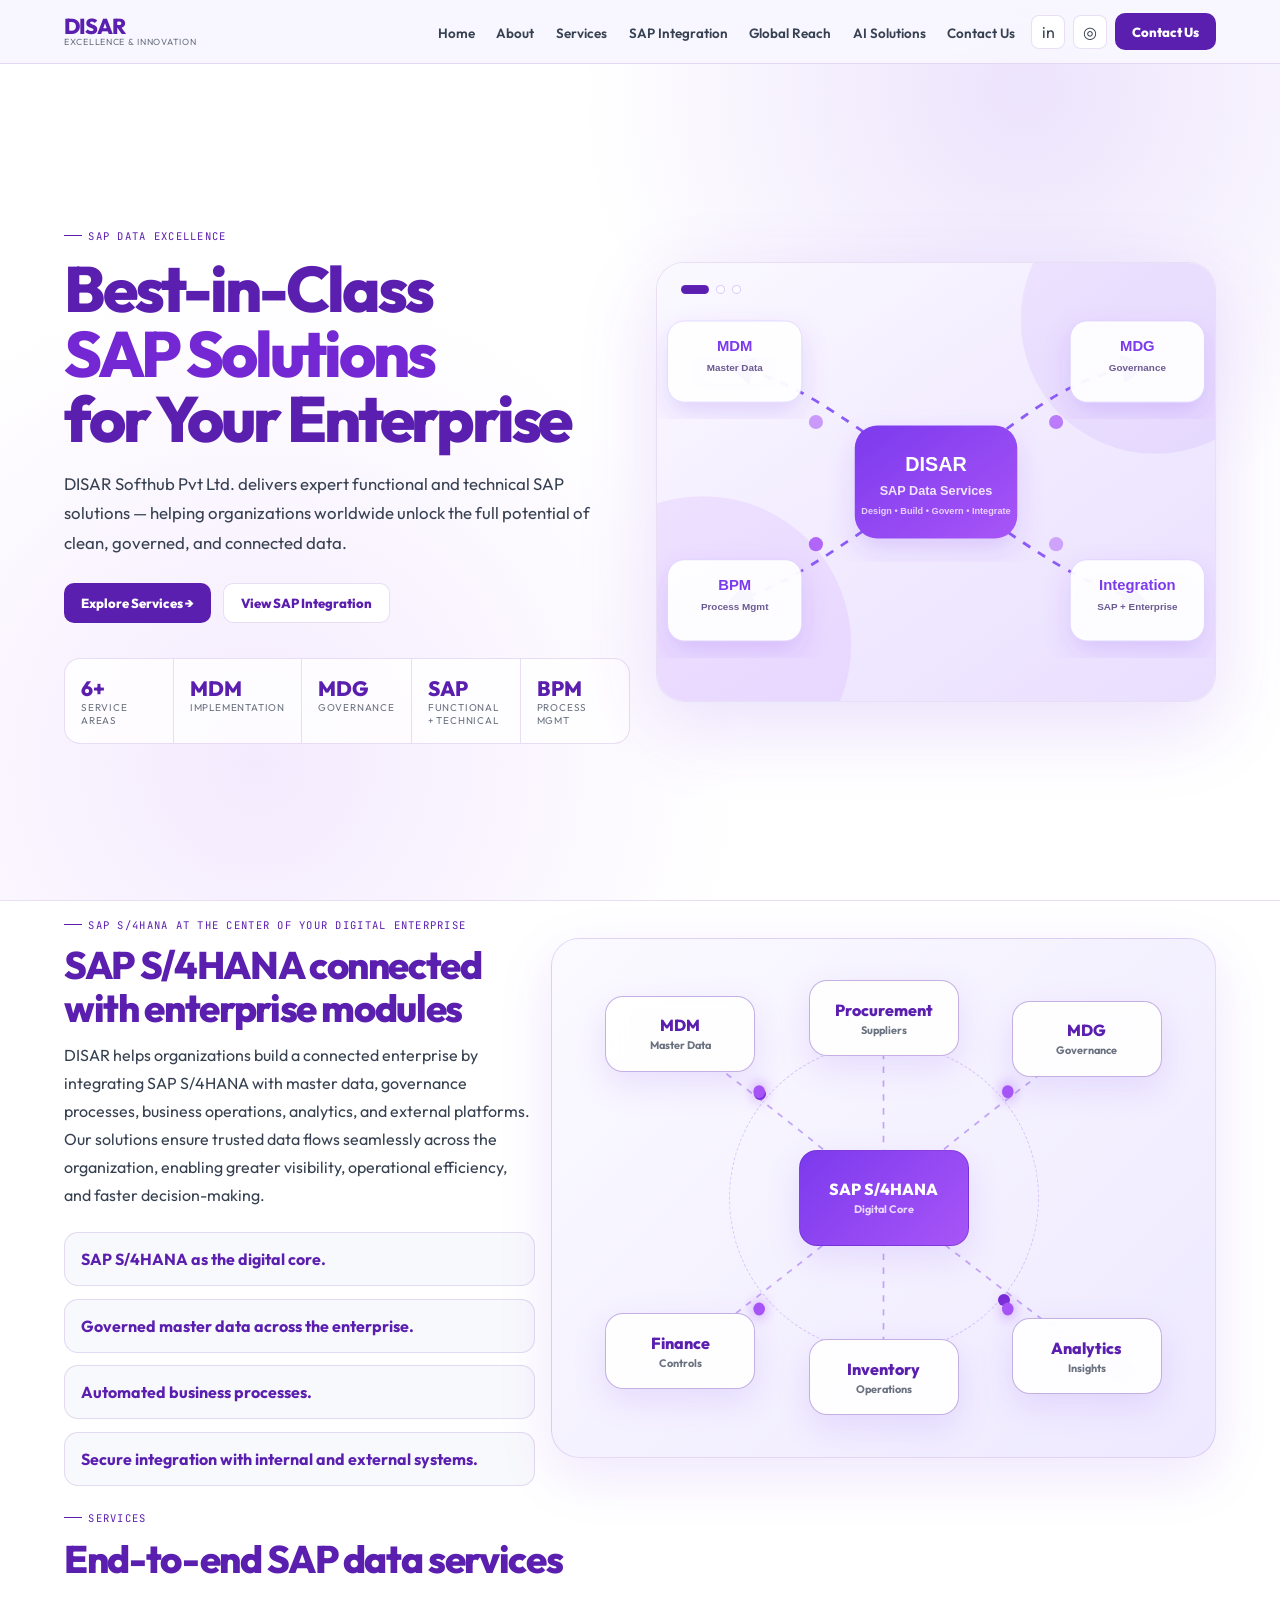
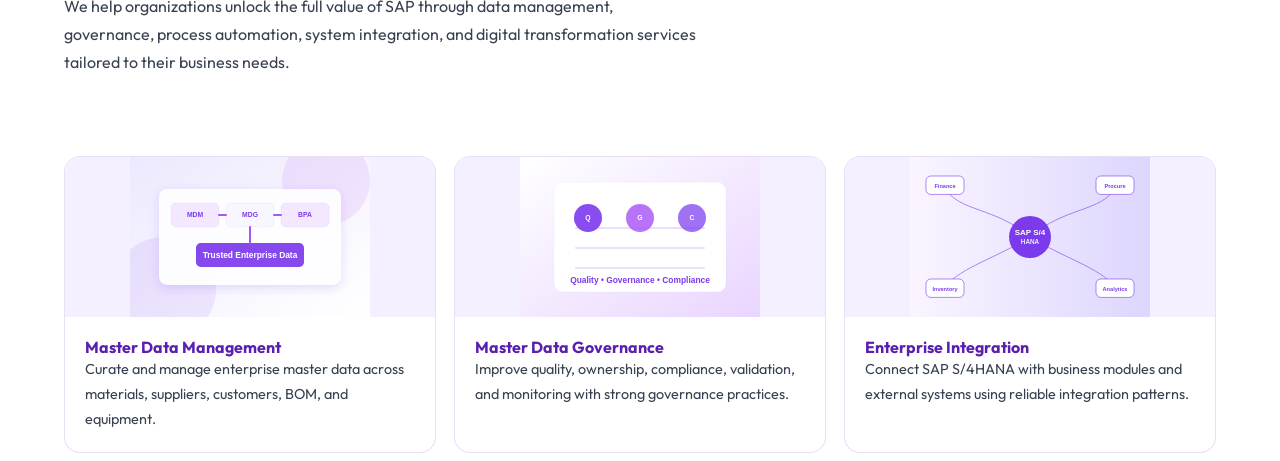
==== commit 9a78510f: "updatejuly2026" ====
--- a/index.html
+++ b/index.html
@@ -37,7 +37,7 @@
                 <li><a href="services.html">Services</a></li>
                 <li><a href="integration.html">SAP Integration</a></li>
                 <li><a href="reach.html">Global Reach</a></li>
-                <!--<li><a href="values.html">Values</a></li>-->
+                <li><a href="ai.html" data-i18n="nav.ai">AI Solutions</a></li>
                 <li><a href="contact.html">Contact Us</a></li>
             </ul>
             <a> </a>
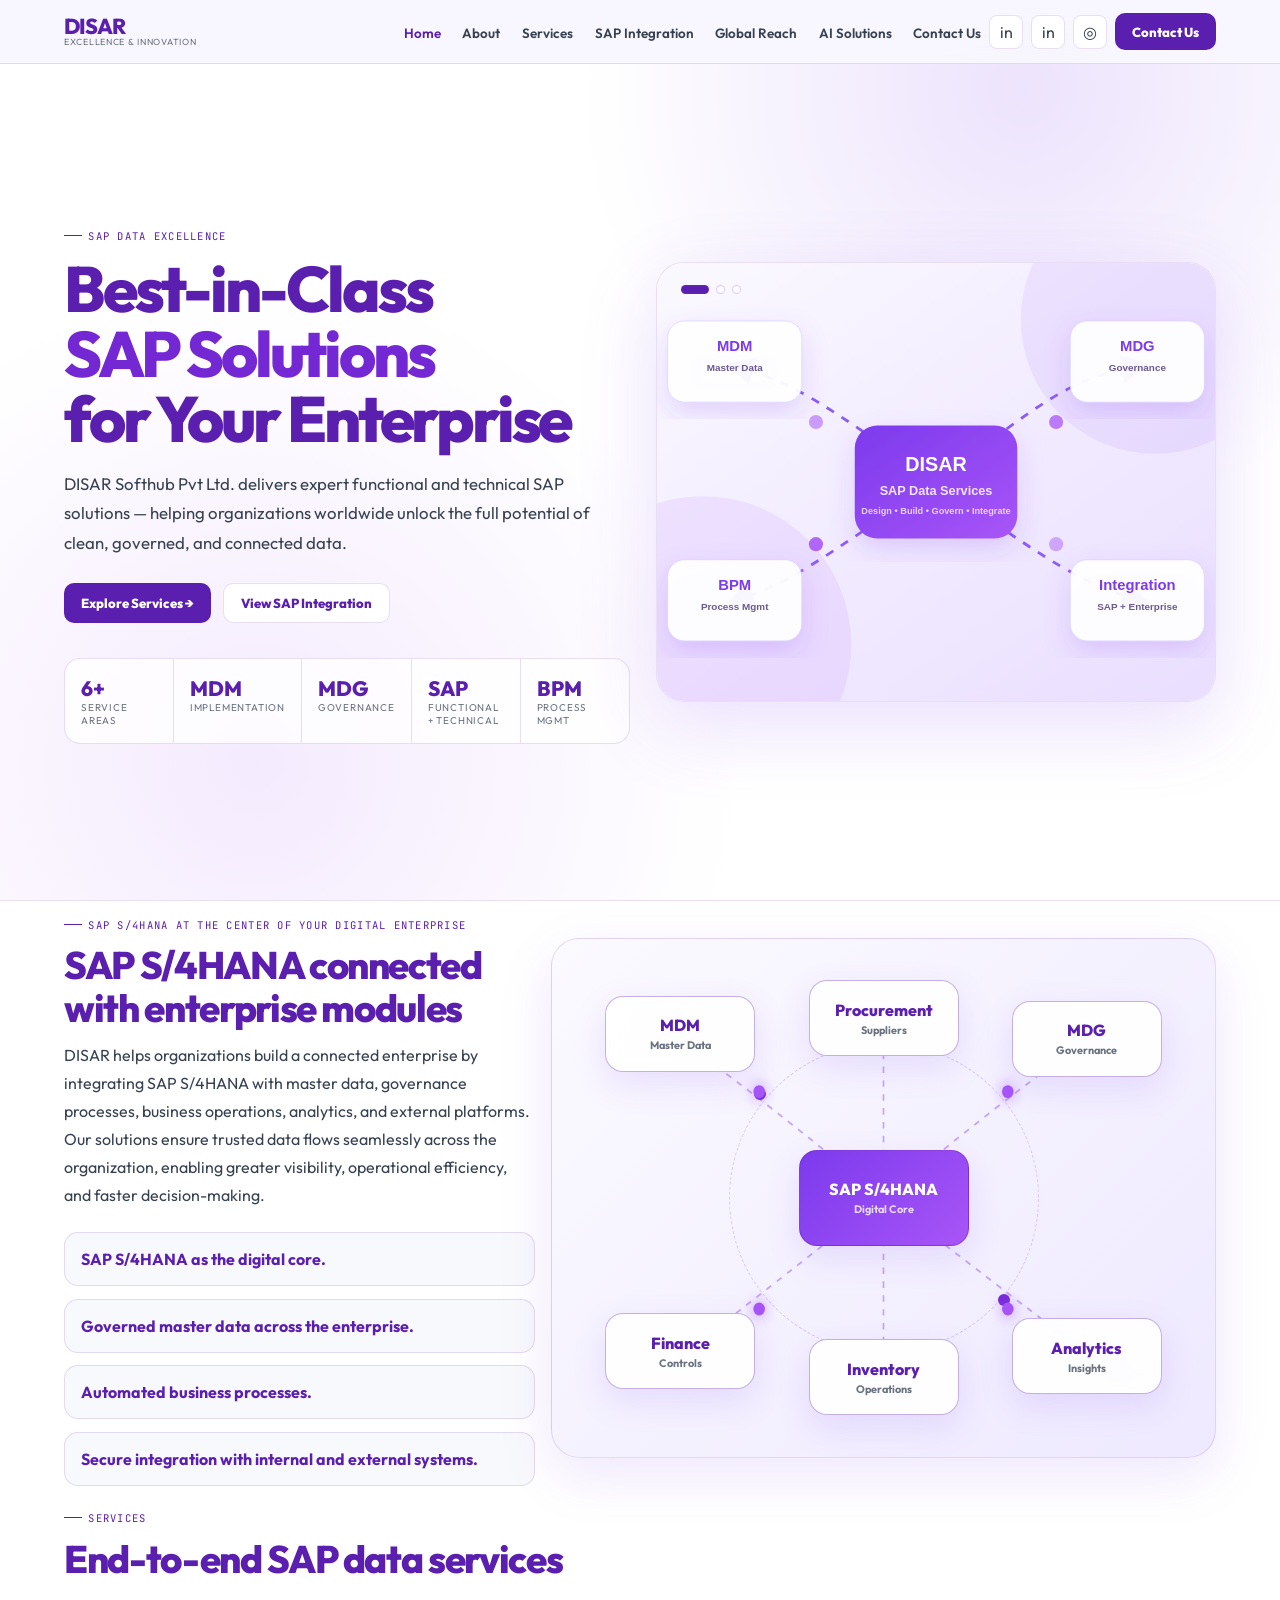
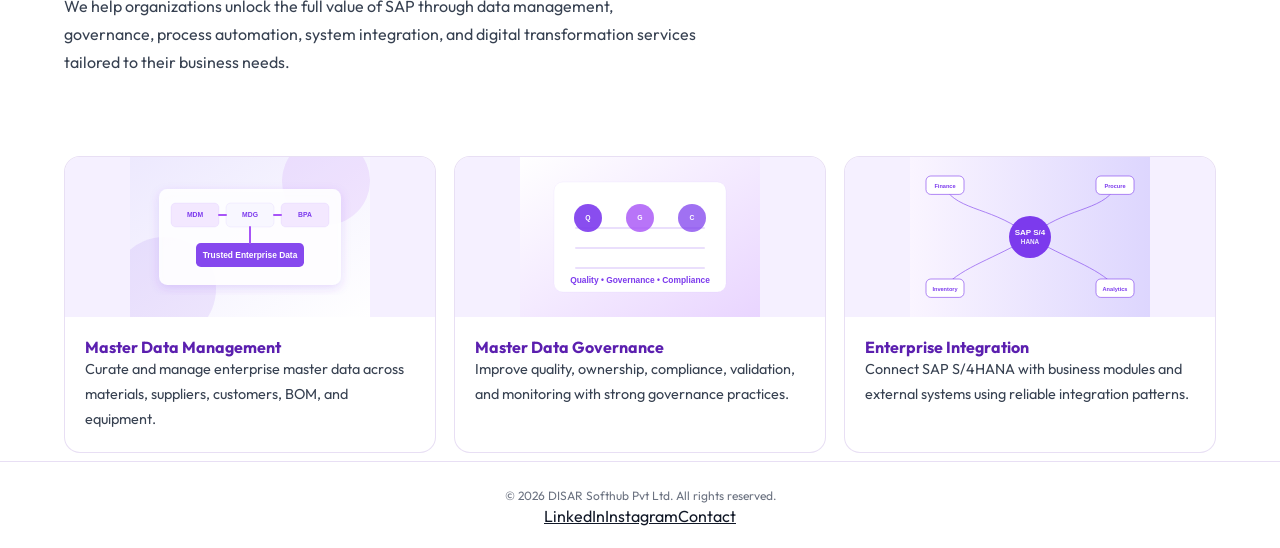
==== commit eef612db: "fix menu" ====
--- a/index.html
+++ b/index.html
@@ -27,7 +27,7 @@
           content="DISAR Softhub Pvt Ltd">
 </head>
 <body>
-    <nav>
+    <!--<nav>
         <a href="index.html" class="logo-wrap"><span class="logo-name">DISAR</span><span class="logo-tagline">Excellence &amp; Innovation</span></a>
 
         <div class="nav-right">
@@ -49,7 +49,8 @@
     </nav>
     <div class="mobile-menu" id="mobileMenu">
         <a href="index.html" onclick="closeMenu()">Home</a><a href="about.html" onclick="closeMenu()">About</a><a href="services.html" onclick="closeMenu()">Services</a><a href="integration.html" onclick="closeMenu()">SAP Integration</a><a href="reach.html" onclick="closeMenu()">Global Reach</a><a href="values.html" onclick="closeMenu()">Values</a><a href="contact.html" onclick="closeMenu()">Contact Us</a>
-    </div>
+    </div>-->
+    <div id="site-header"></div>
     <main>
         <section class="hero" id="hero">
             <div class="reveal">
@@ -161,6 +162,11 @@
     </main>
     <!--<footer><p>© 2025 Disar Softhub Pvt Ltd. All rights reserved.</p></footer>-->
     <div class="scroll-nav" id="scrollNav"><button onclick="window.scrollTo({top:0,behavior:'smooth'})">↑</button><button onclick="window.scrollTo({top:document.body.scrollHeight,behavior:'smooth'})">↓</button></div>
+
+    <div id="site-footer"></div>
+
+    <script src="assets/js/components.js"></script>
+    
     <script src="assets/js/script.js"></script>
 </body>
 </html>
